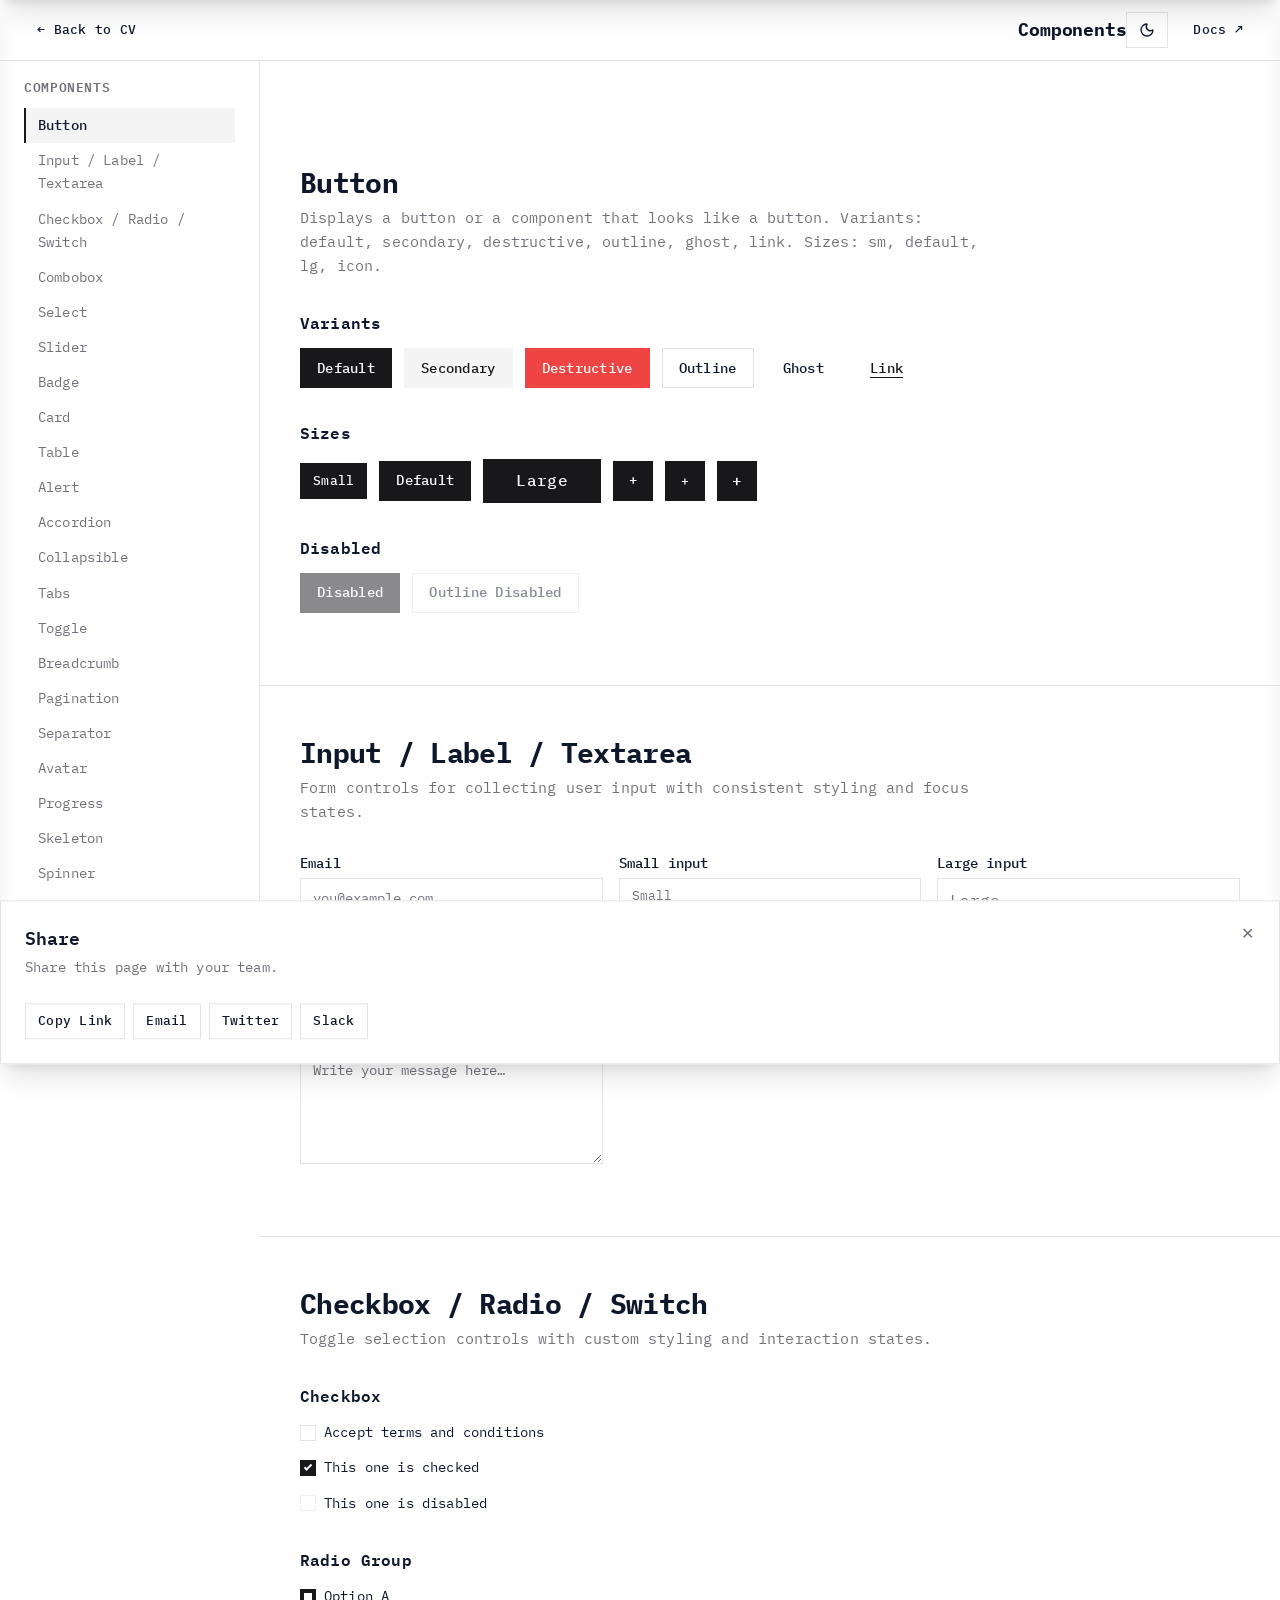
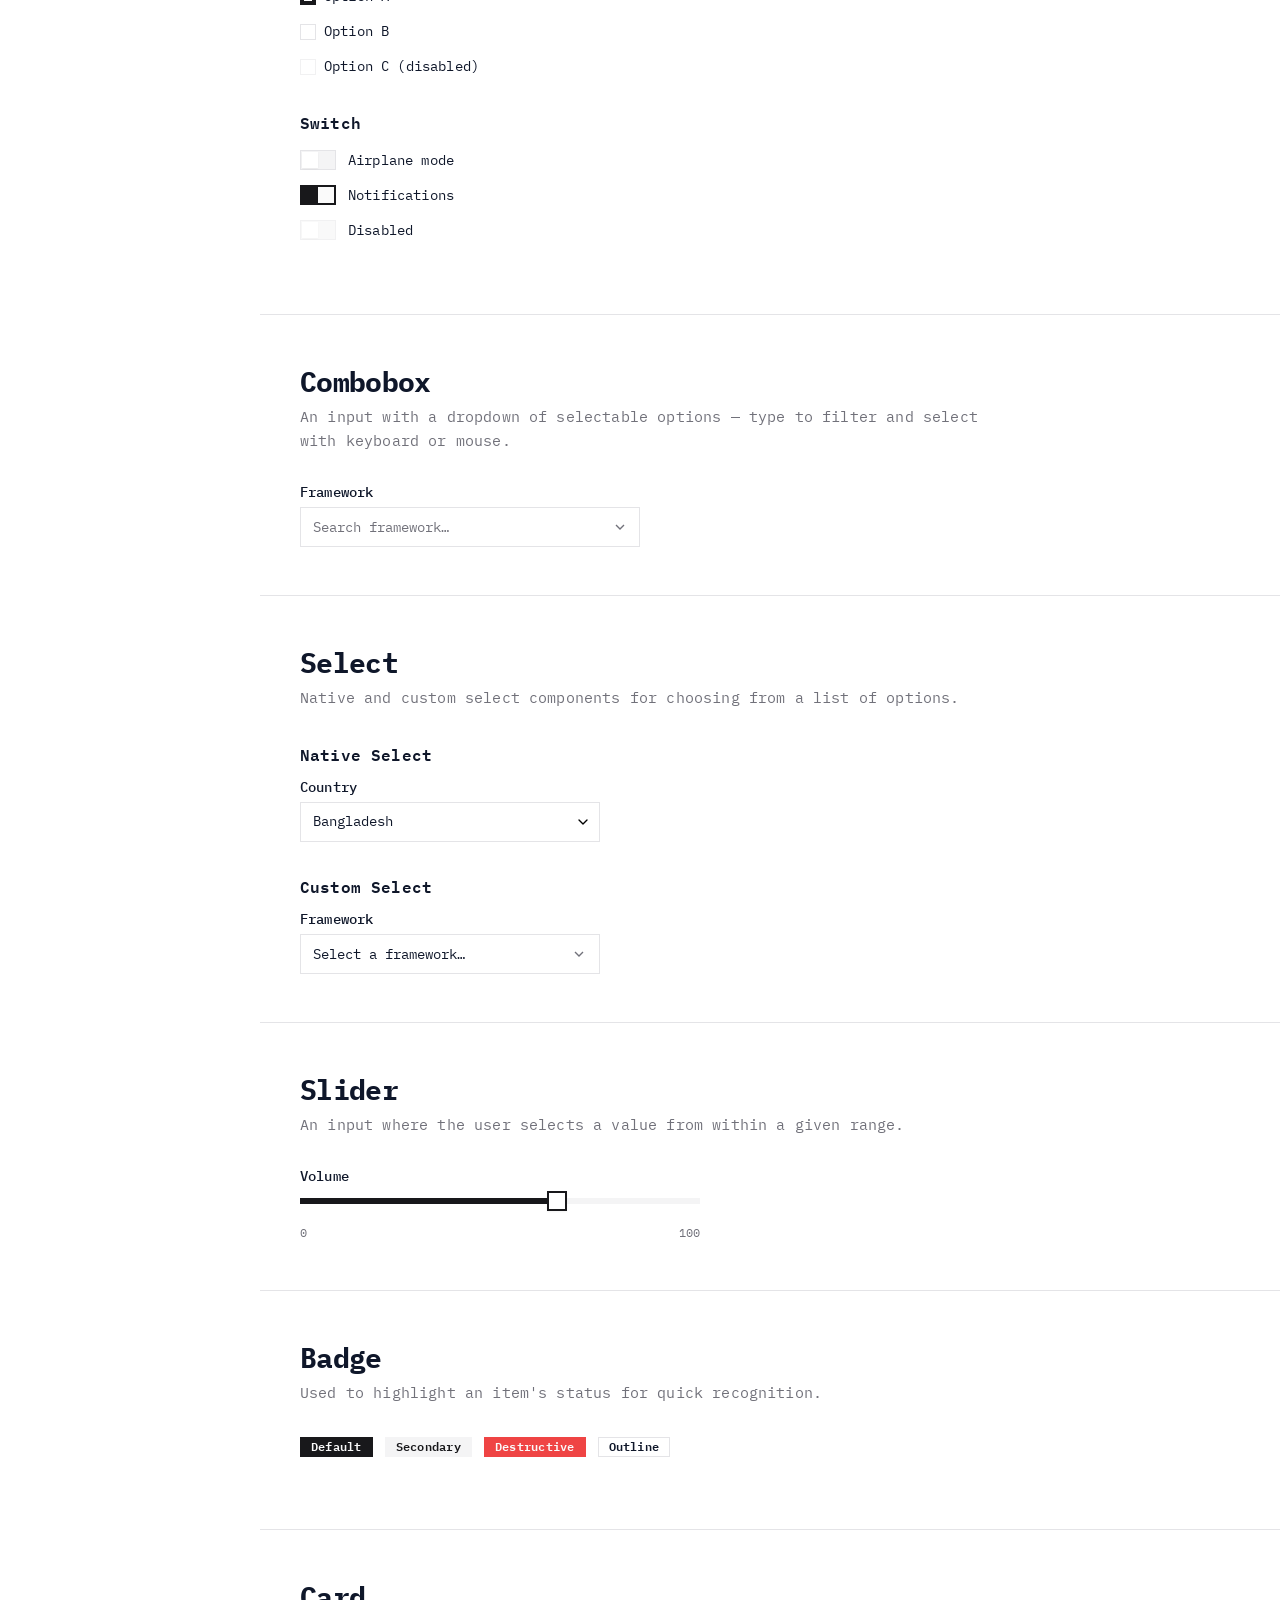
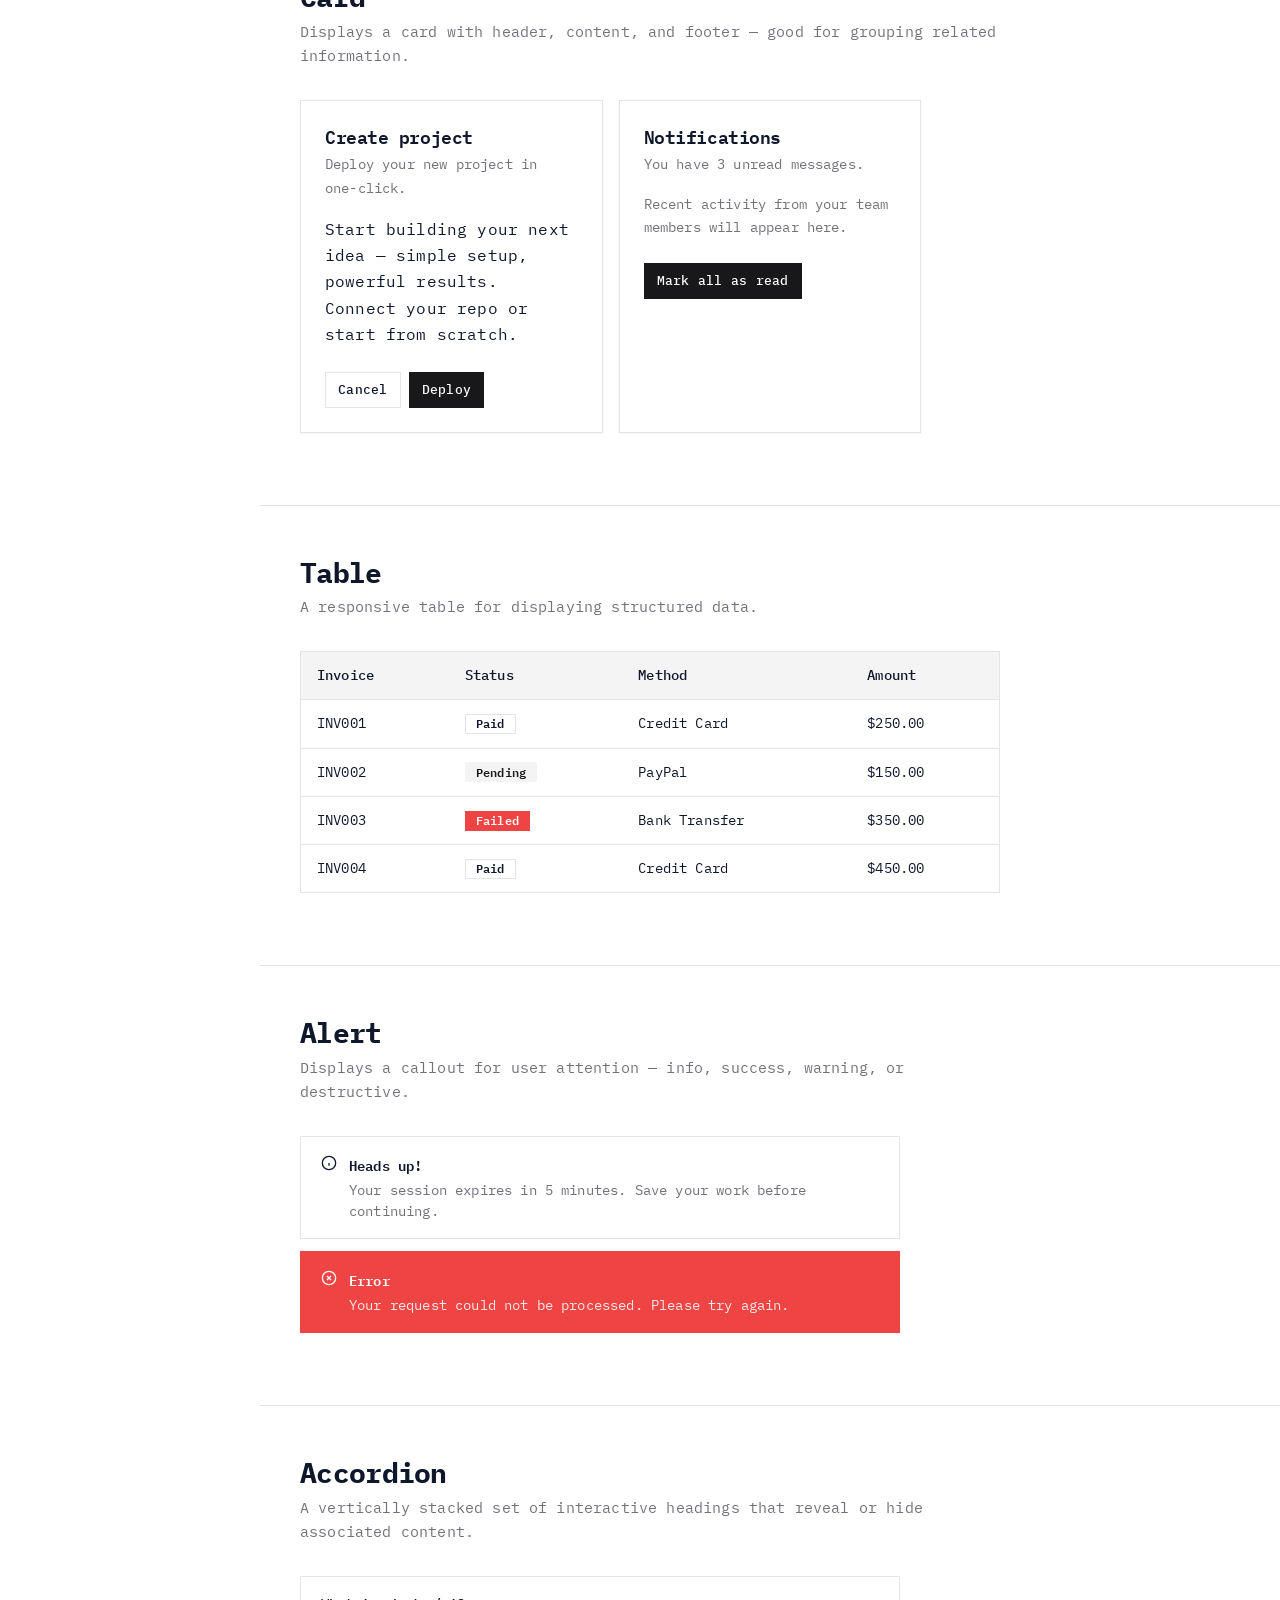
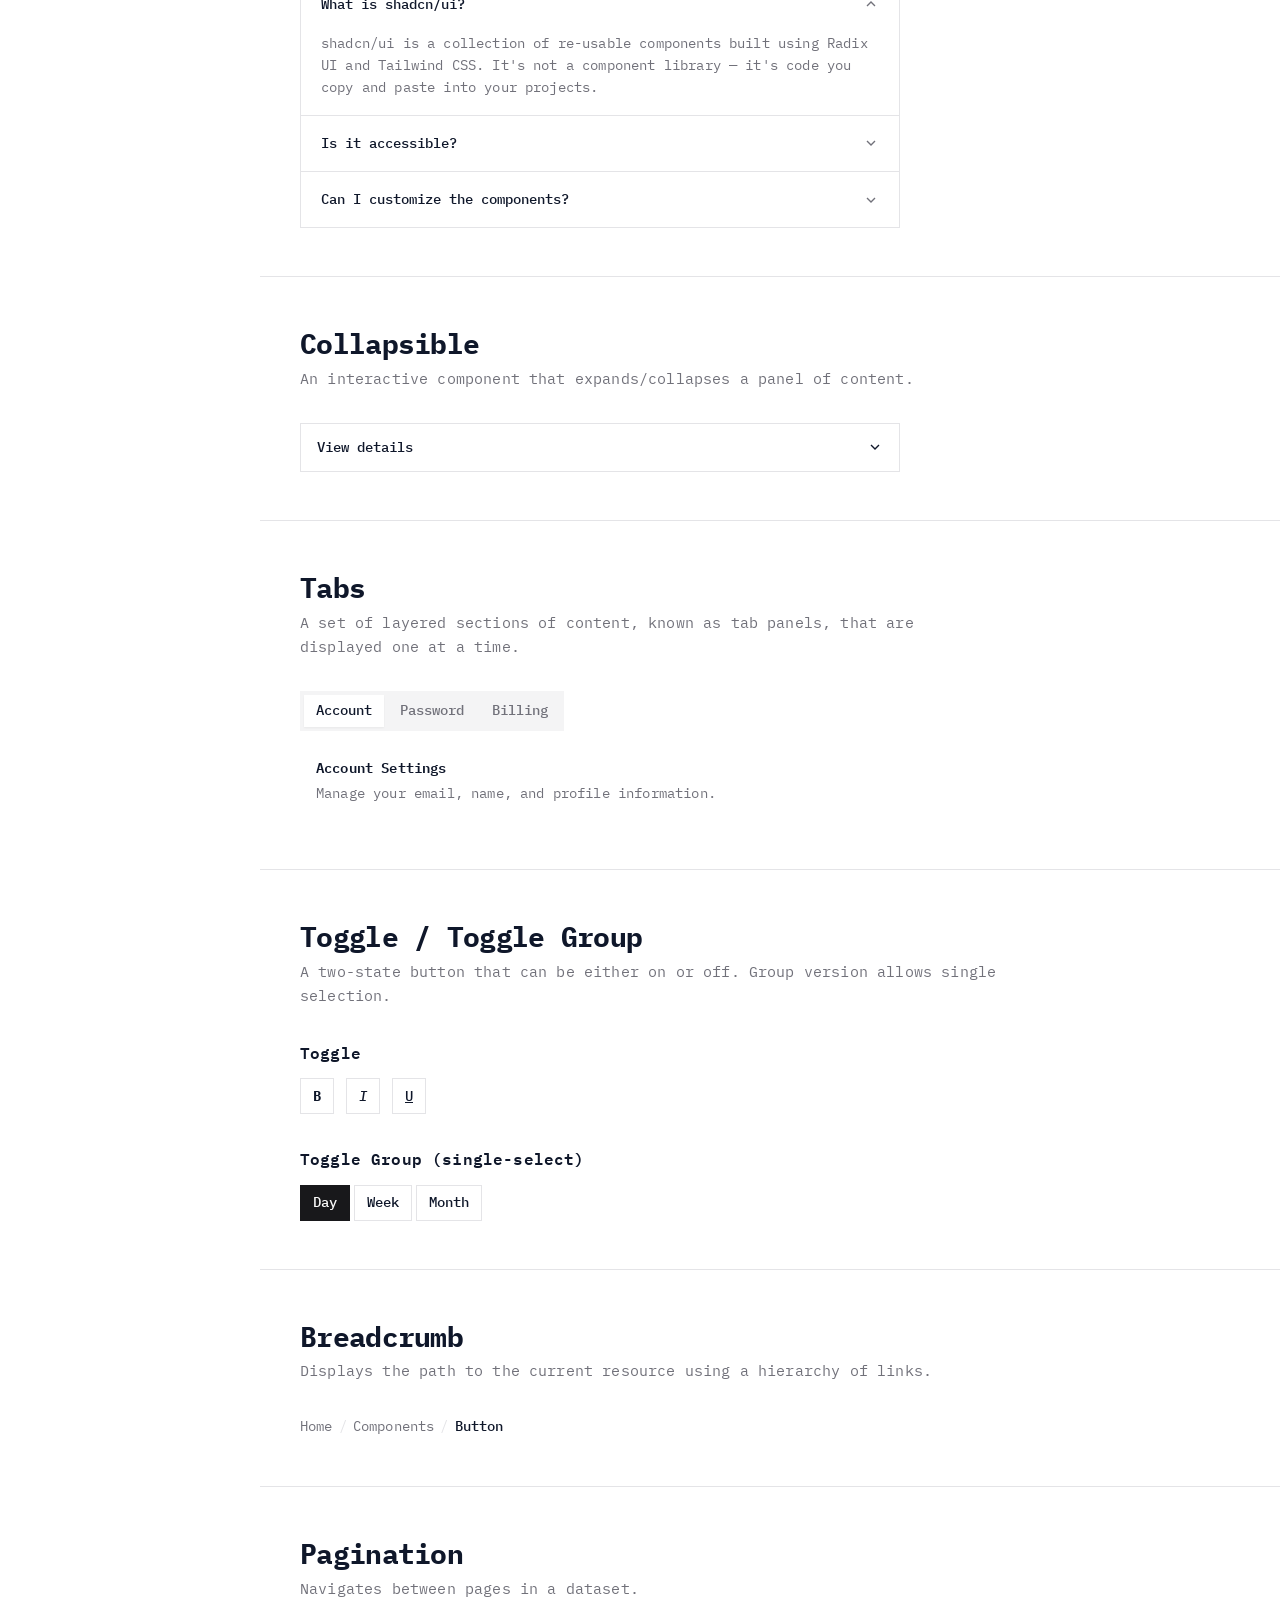
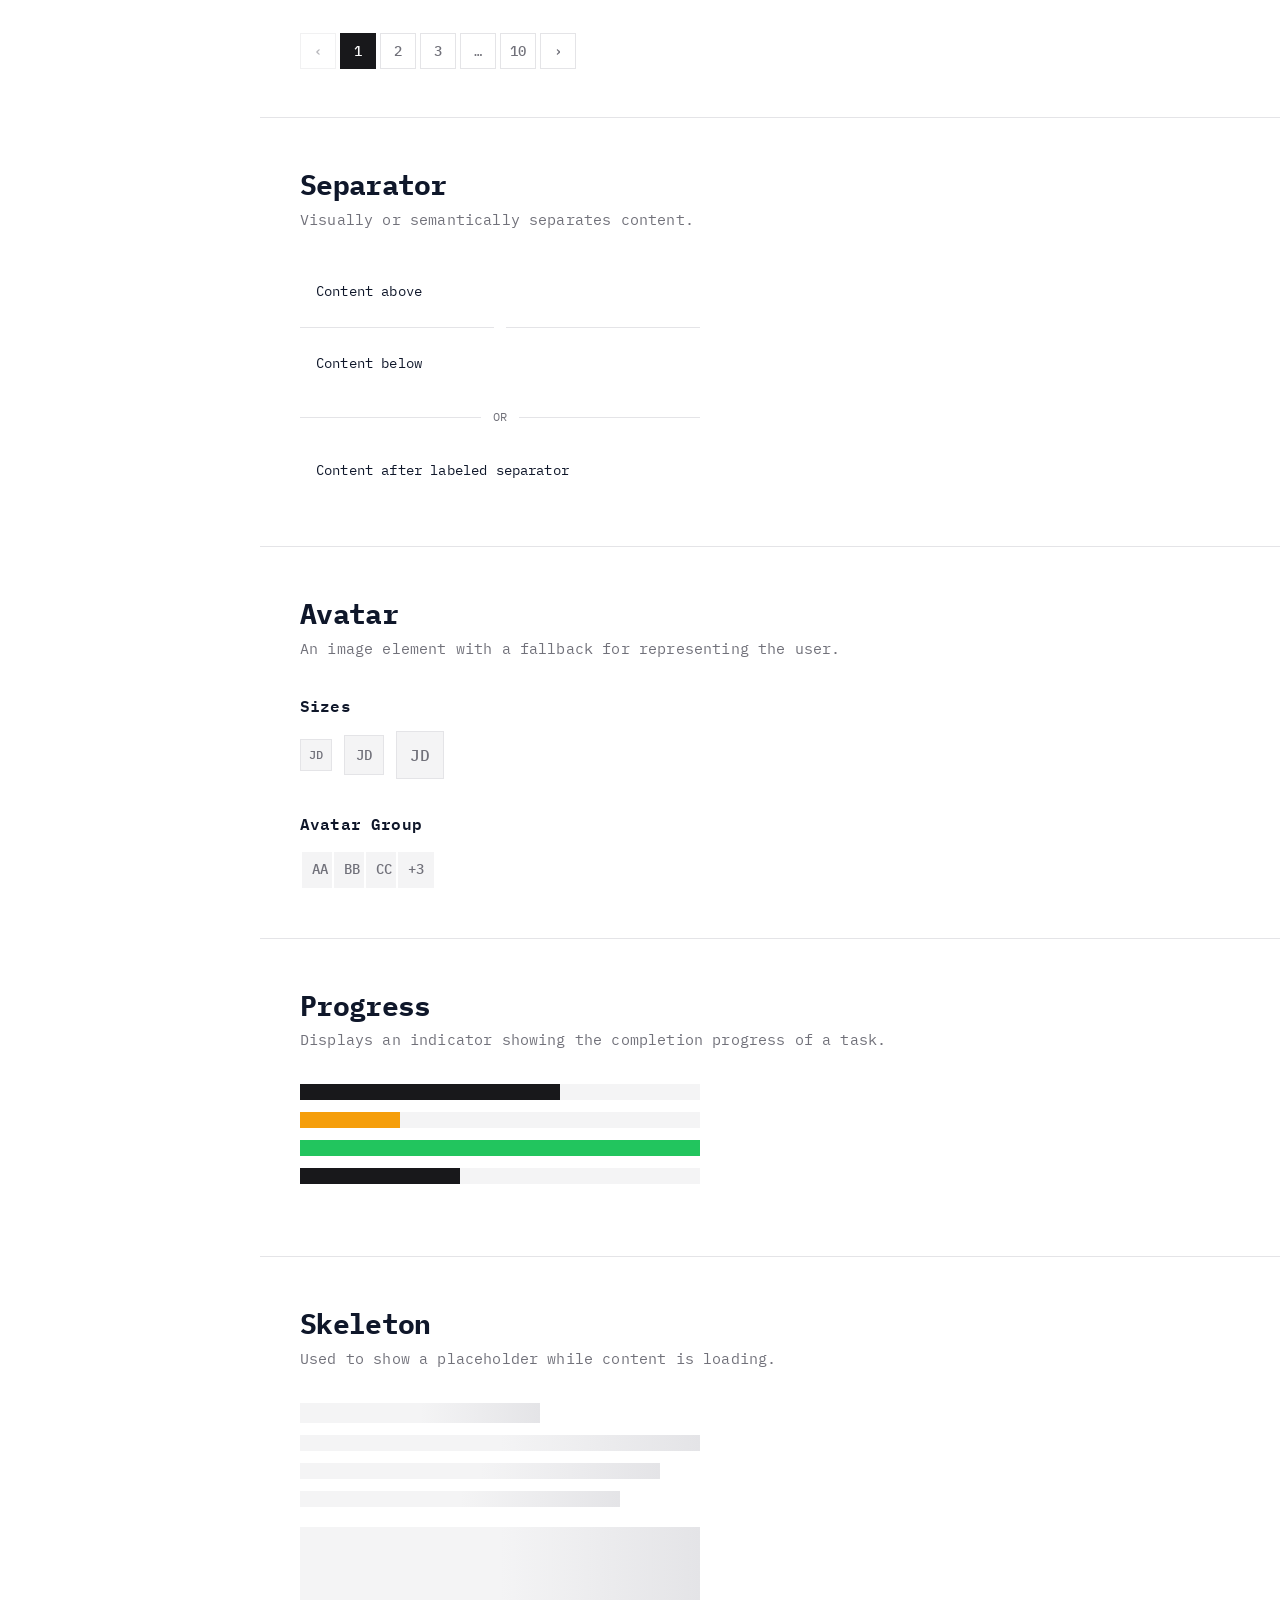
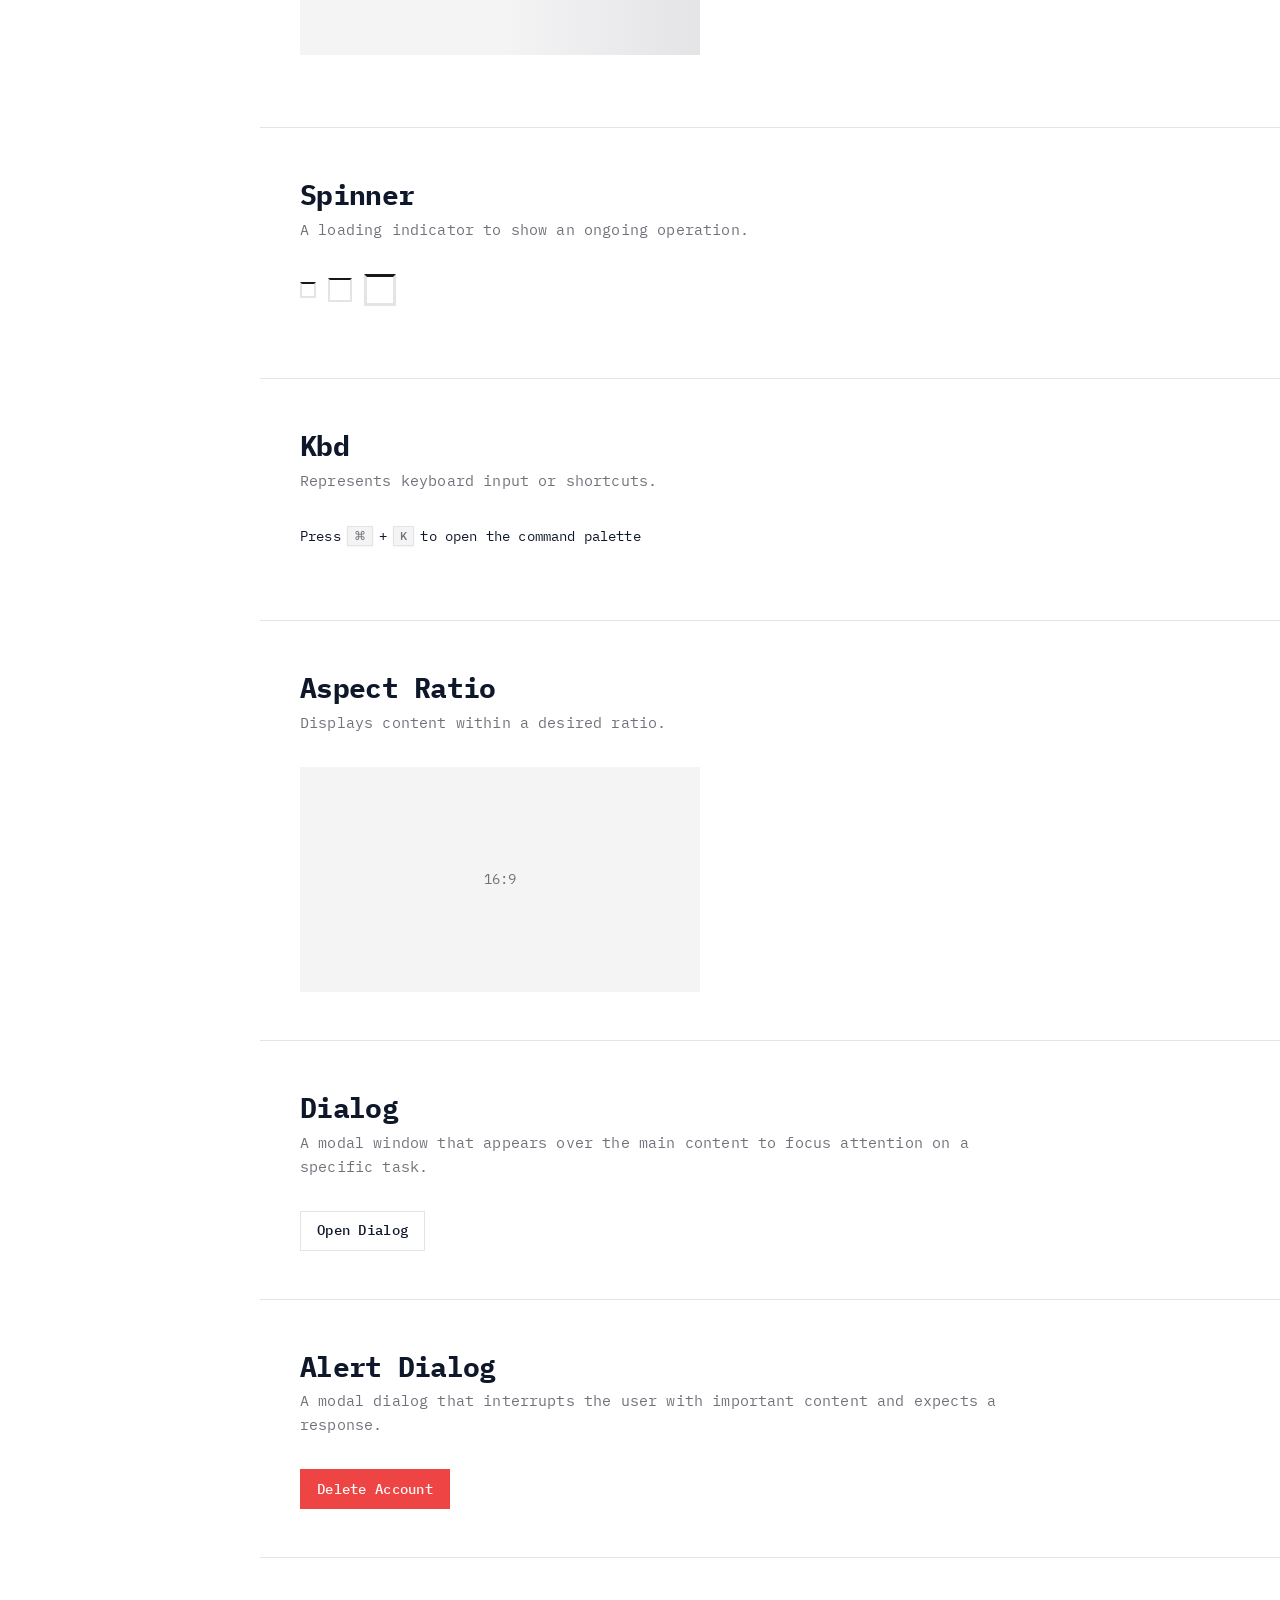
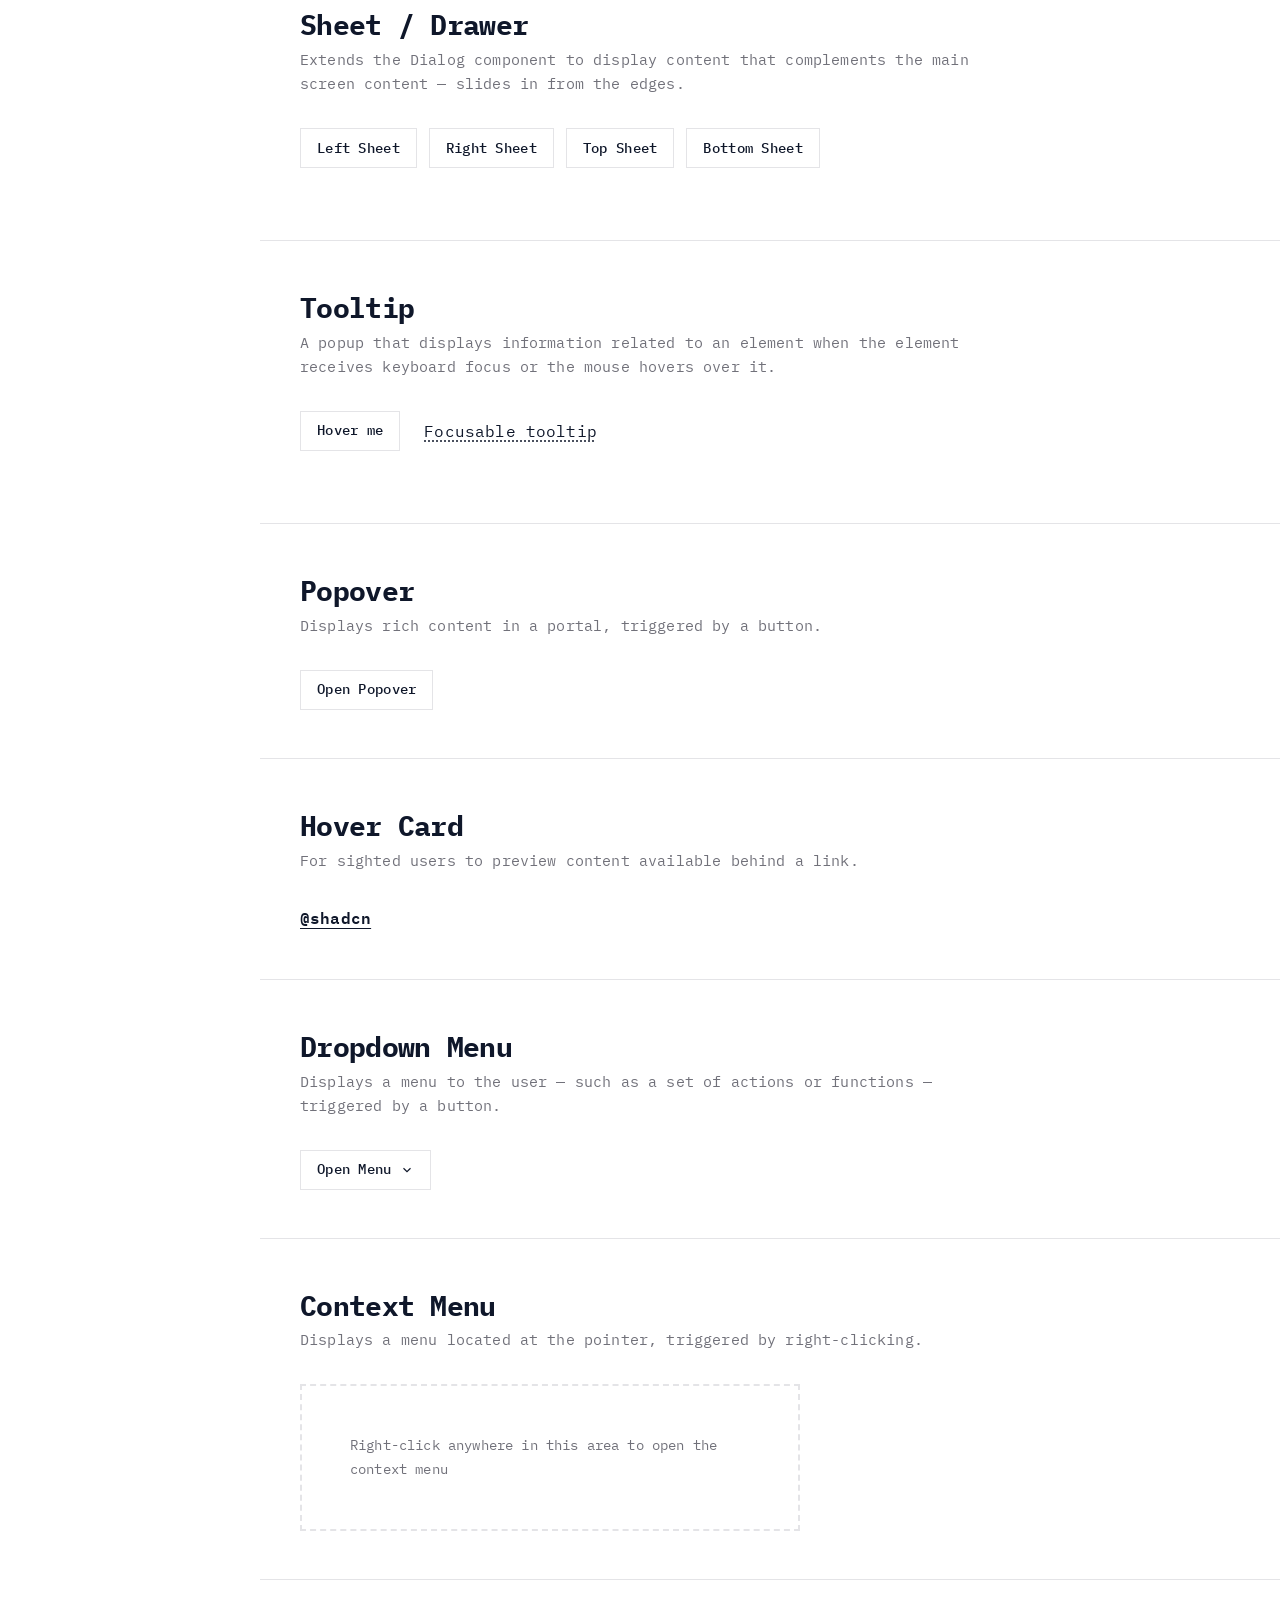
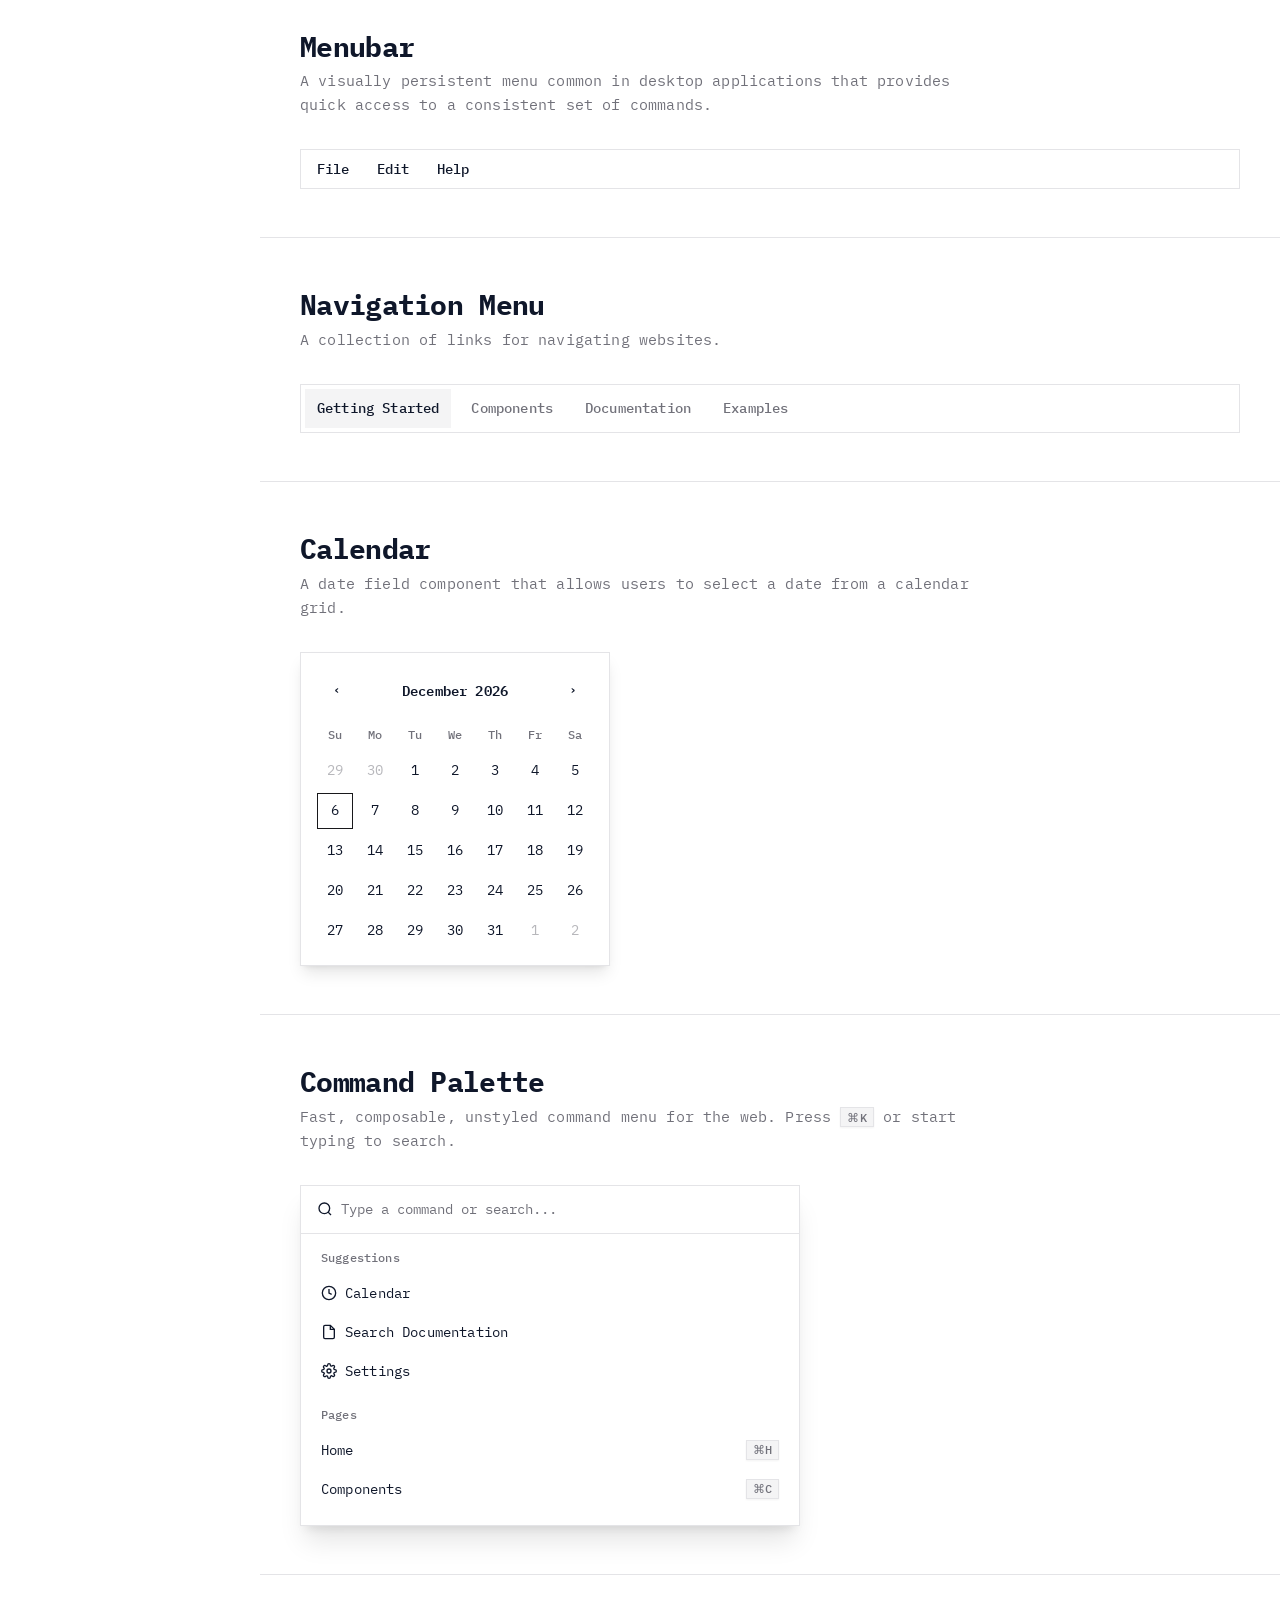
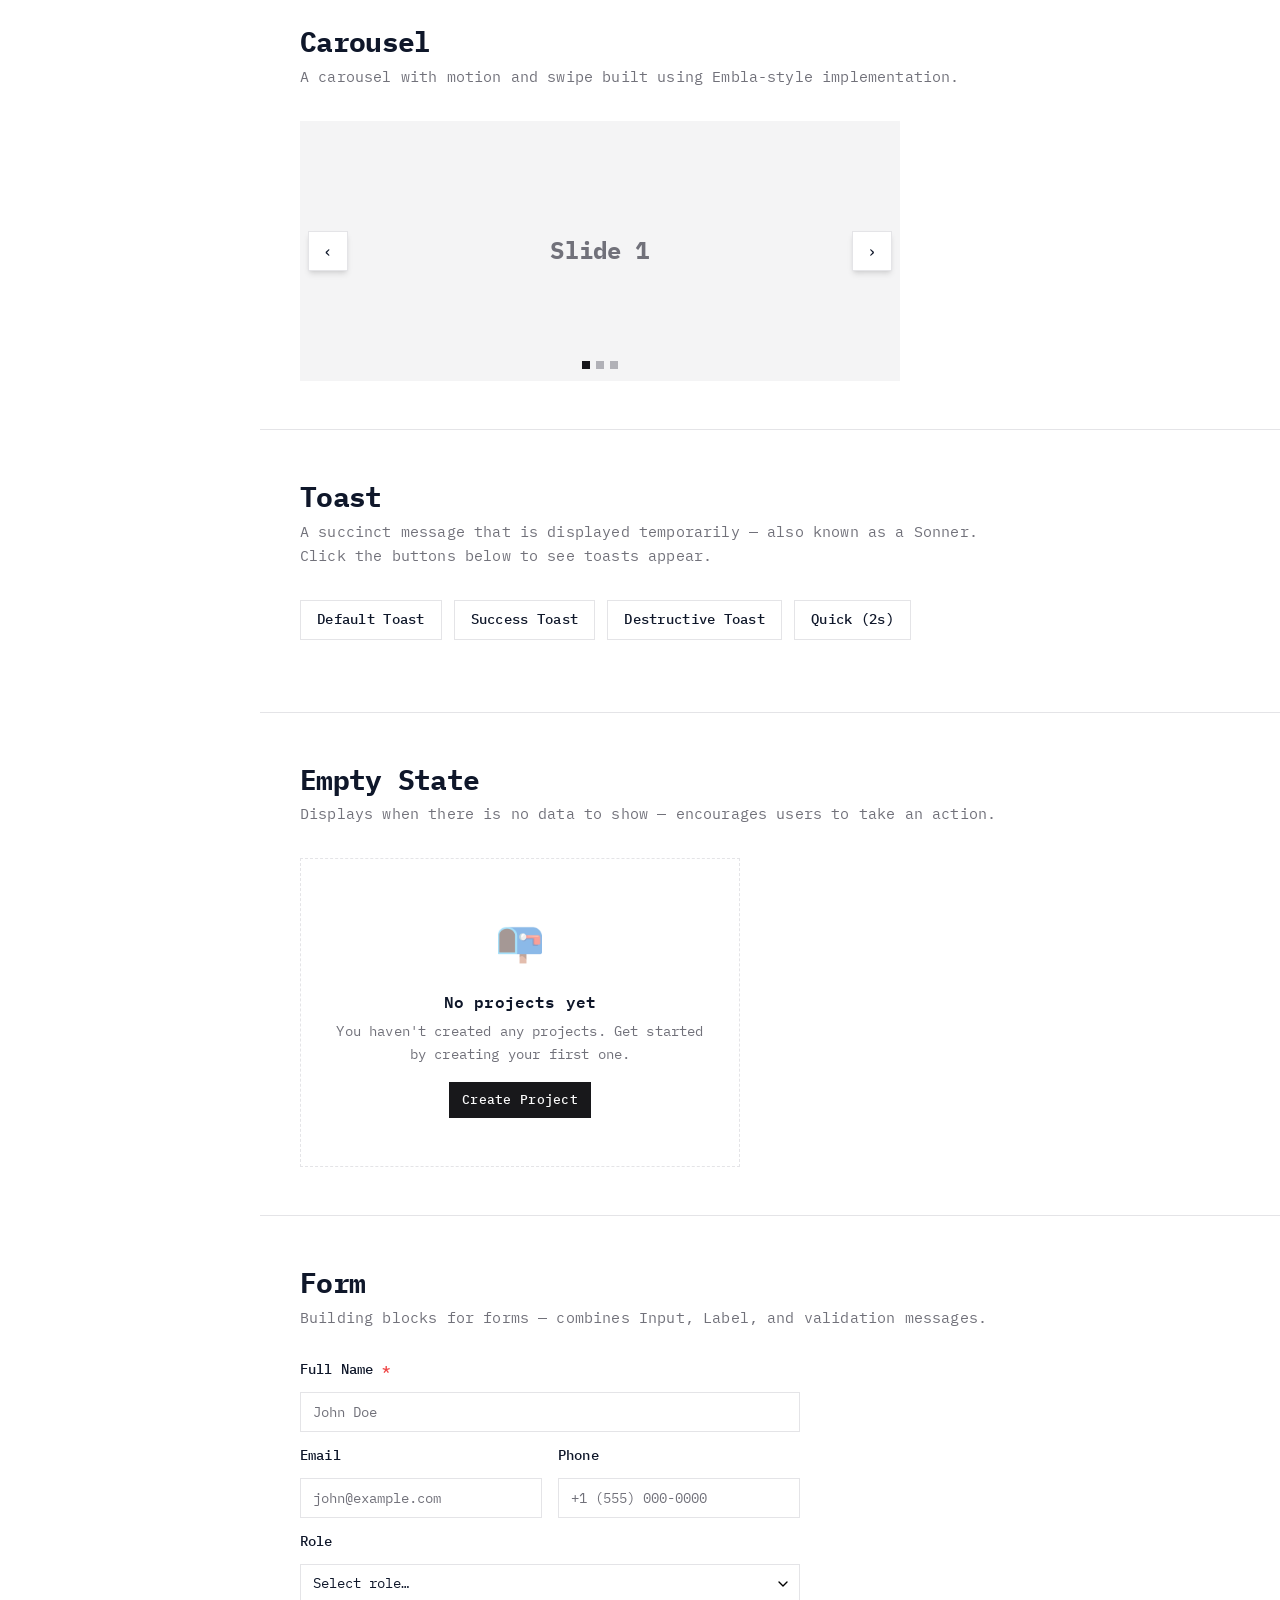
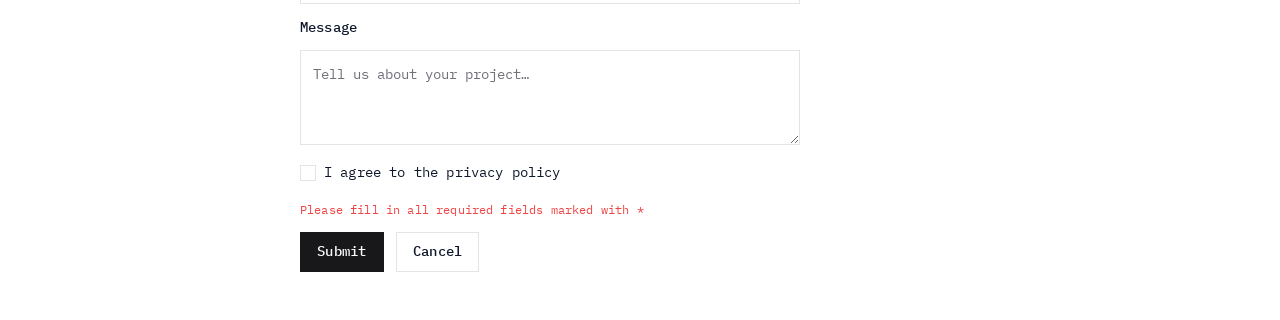
==== components.html @ 71b3aa5d "Gary" ====
<!DOCTYPE html>
<html lang="en">
<head>
    <meta charset="UTF-8">
    <meta name="viewport" content="width=device-width, initial-scale=1.0">
    <meta name="description" content="shadcn/ui — Pure CSS & JavaScript component replicas">
    <meta name="robots" content="noindex">
    <title>shadcn/ui — Components</title>
    <link rel="preconnect" href="https://fonts.googleapis.com">
    <link rel="preconnect" href="https://fonts.gstatic.com" crossorigin>
    <link href="https://fonts.googleapis.com/css2?family=IBM+Plex+Mono:wght@400;500;600;700&display=swap" rel="stylesheet">
    <link rel="icon" href="favicon.svg" type="image/svg+xml">
    <link rel="stylesheet" href="style.css">
    <style>
        /* Demo layout overrides — sticky header */
        .demo-header {
            position: sticky; top: 0; z-index: 45;
            background: var(--background);
            border-bottom: 1px solid var(--border);
            padding: 0.75rem 1.5rem;
            display: flex; align-items: center; justify-content: space-between;
        }
        .demo-header h1 { font-size: 1.125rem; font-weight: 700; }
        .demo-header-actions { display: flex; align-items: center; gap: 0.75rem; }
        .demo-sidebar {
            position: fixed; top: 55px; left: 0; bottom: 0;
            width: 260px;
            border-right: 1px solid var(--border);
            background: var(--background);
            padding: 1.5rem;
            overflow-y: auto;
            z-index: 40;
        }
        .demo-sidebar h2 { font-size: 0.8rem; font-weight: 600; color: var(--muted-foreground); text-transform: uppercase; letter-spacing: 0.05em; margin-bottom: 0.75rem; margin-top: 1rem; }
        .demo-sidebar h2:first-child { margin-top: 0; }
        .demo-sidebar a {
            display: block;
            padding: 0.375rem 0.75rem;
            border-radius: var(--radius);
            font-size: 0.875rem;
            color: var(--muted-foreground);
            transition: all 150ms;
            border-left: 2px solid transparent;
        }
        .demo-sidebar a:hover { background: var(--accent); color: var(--accent-foreground); }
        .demo-sidebar a.active { background: var(--accent); color: var(--foreground); border-left-color: var(--primary); font-weight: 500; }
        .demo-main { margin-left: 260px; margin-top: 55px; }

        /* Section spacing */
        .demo-section { padding: 3rem 2.5rem; border-bottom: 1px solid var(--border); }
        .demo-section:last-child { border-bottom: none; }
        .demo-section-title {
            font-size: 1.75rem; font-weight: 700; margin-bottom: 0.25rem;
            color: var(--foreground); letter-spacing: -0.025em;
        }
        .demo-section-desc {
            font-size: 0.9375rem; color: var(--muted-foreground); margin-bottom: 2rem;
            line-height: 1.6; max-width: 44rem;
        }
        .demo-subtitle {
            font-size: 1rem; font-weight: 600; color: var(--foreground);
            margin-bottom: 0.75rem; margin-top: 2rem;
        }
        .demo-subtitle:first-child { margin-top: 0; }

        /* Component showcase grids */
        .demo-row { display: flex; flex-wrap: wrap; gap: 0.75rem; align-items: center; margin-bottom: 1.5rem; }
        .demo-col { display: flex; flex-direction: column; gap: 0.75rem; margin-bottom: 1.5rem; }
        .demo-card-row { display: grid; grid-template-columns: repeat(auto-fill, minmax(280px, 1fr)); gap: 1rem; margin-bottom: 1.5rem; }
        .demo-table-wrap { max-width: 700px; margin-bottom: 1.5rem; }

        /* Context menu target */
        .context-target {
            display: flex; align-items: center; justify-content: center;
            padding: 3rem; border: 2px dashed var(--border); border-radius: var(--radius);
            color: var(--muted-foreground); font-size: 0.875rem; user-select: none;
            transition: all 150ms;
        }
        .context-target:hover { border-color: var(--ring); color: var(--foreground); background: var(--accent); }

        /* Carousel demo slides */
        .carousel-demo-slide {
            display: flex; align-items: center; justify-content: center;
            height: 260px; background: var(--muted); font-size: 1.5rem;
            font-weight: 700; color: var(--muted-foreground); border-radius: var(--radius);
        }

        /* Scroll area demo */
        .scroll-demo-content { height: 180px; padding: 1rem; }
        .scroll-demo-content p { margin-bottom: 0.75rem; font-size: 0.875rem; }

        /* Avatar group */
        .avatar-label-row { display: flex; align-items: center; gap: 1rem; margin-bottom: 1rem; }

        /* Responsive */
        @media (max-width: 768px) {
            .demo-sidebar { display: none; }
            .demo-main { margin-left: 0; }
            .demo-section { padding: 2rem 1rem; }
            .demo-section-title { font-size: 1.35rem; }
        }
    </style>
</head>
<body>

<!-- ======= HEADER ======= -->
<header class="demo-header">
    <a href="index.html" class="btn btn-ghost btn-sm" style="margin-right:auto;">← Back to CV</a>
    <h1>Components</h1>
    <div class="demo-header-actions">
        <button class="btn btn-outline btn-sm" id="themeToggle" aria-label="Toggle dark mode">🌙</button>
        <a href="https://ui.shadcn.com/docs/components" class="btn btn-ghost btn-sm" target="_blank" rel="noopener">
            Docs ↗
        </a>
    </div>
</header>

<!-- ======= SIDEBAR ======= -->
<aside class="demo-sidebar">
    <h2>Components</h2>
    <a href="#button">Button</a>
    <a href="#input">Input / Label / Textarea</a>
    <a href="#checkbox-check">Checkbox / Radio / Switch</a>
    <a href="#combobox">Combobox</a>
    <a href="#select">Select</a>
    <a href="#slider">Slider</a>
    <a href="#badge">Badge</a>
    <a href="#card">Card</a>
    <a href="#table">Table</a>
    <a href="#alert">Alert</a>
    <a href="#accordion">Accordion</a>
    <a href="#collapsible">Collapsible</a>
    <a href="#tabs">Tabs</a>
    <a href="#toggle">Toggle</a>
    <a href="#breadcrumb">Breadcrumb</a>
    <a href="#pagination">Pagination</a>
    <a href="#separator">Separator</a>
    <a href="#avatar">Avatar</a>
    <a href="#progress">Progress</a>
    <a href="#skeleton">Skeleton</a>
    <a href="#spinner">Spinner</a>
    <a href="#kbd">Kbd</a>
    <a href="#aspect">Aspect Ratio</a>
    <a href="#dialog">Dialog</a>
    <a href="#alertdialog">Alert Dialog</a>
    <a href="#sheet">Sheet / Drawer</a>
    <a href="#tooltip">Tooltip</a>
    <a href="#popover">Popover</a>
    <a href="#hovercard">Hover Card</a>
    <a href="#dropdown">Dropdown Menu</a>
    <a href="#contextmenu">Context Menu</a>
    <a href="#menubar">Menubar</a>
    <a href="#navmenu">Navigation Menu</a>
    <a href="#calendar">Calendar</a>
    <a href="#command">Command Palette</a>
    <a href="#carousel">Carousel</a>
    <a href="#toast-demo">Toast</a>
    <a href="#empty-state">Empty State</a>
    <a href="#form-demo">Form</a>
</aside>

<!-- ======= MAIN CONTENT ======= -->
<main class="demo-main">

<!-- ========== BUTTON ========== -->
<section class="demo-section" id="button">
    <h2 class="demo-section-title">Button</h2>
    <p class="demo-section-desc">Displays a button or a component that looks like a button. Variants: default, secondary, destructive, outline, ghost, link. Sizes: sm, default, lg, icon.</p>

    <p class="demo-subtitle">Variants</p>
    <div class="demo-row">
        <button class="btn">Default</button>
        <button class="btn btn-secondary">Secondary</button>
        <button class="btn btn-destructive">Destructive</button>
        <button class="btn btn-outline">Outline</button>
        <button class="btn btn-ghost">Ghost</button>
        <button class="btn btn-link">Link</button>
    </div>

    <p class="demo-subtitle">Sizes</p>
    <div class="demo-row">
        <button class="btn btn-sm">Small</button>
        <button class="btn">Default</button>
        <button class="btn btn-lg">Large</button>
        <button class="btn btn-icon">+</button>
        <button class="btn btn-icon btn-sm">+</button>
        <button class="btn btn-icon btn-lg">+</button>
    </div>

    <p class="demo-subtitle">Disabled</p>
    <div class="demo-row">
        <button class="btn" disabled>Disabled</button>
        <button class="btn btn-outline" disabled>Outline Disabled</button>
    </div>
</section>

<!-- ========== INPUT / LABEL / TEXTAREA ========== -->
<section class="demo-section" id="input">
    <h2 class="demo-section-title">Input / Label / Textarea</h2>
    <p class="demo-section-desc">Form controls for collecting user input with consistent styling and focus states.</p>

    <div class="demo-card-row">
        <div>
            <label class="label" for="demo-input">Email</label>
            <input class="input" id="demo-input" type="email" placeholder="you@example.com">
        </div>
        <div>
            <label class="label" for="demo-input-sm">Small input</label>
            <input class="input input-sm" id="demo-input-sm" type="text" placeholder="Small">
        </div>
        <div>
            <label class="label" for="demo-input-lg">Large input</label>
            <input class="input input-lg" id="demo-input-lg" type="text" placeholder="Large">
        </div>
        <div>
            <label class="label" for="demo-input-disabled">Disabled</label>
            <input class="input" id="demo-input-disabled" type="text" value="Can't edit" disabled>
        </div>
    </div>

    <div class="demo-card-row">
        <div>
            <label class="label label-required" for="demo-textarea">Message</label>
            <textarea class="textarea" id="demo-textarea" placeholder="Write your message here…" rows="4"></textarea>
        </div>
    </div>
</section>

<!-- ========== CHECKBOX / RADIO / SWITCH ========== -->
<section class="demo-section" id="checkbox-check">
    <h2 class="demo-section-title">Checkbox / Radio / Switch</h2>
    <p class="demo-section-desc">Toggle selection controls with custom styling and interaction states.</p>

    <p class="demo-subtitle">Checkbox</p>
    <div class="demo-col">
        <label style="display:flex;align-items:center;gap:0.5rem;font-size:.875rem;">
            <input class="checkbox" type="checkbox"> Accept terms and conditions
        </label>
        <label style="display:flex;align-items:center;gap:0.5rem;font-size:.875rem;">
            <input class="checkbox" type="checkbox" checked> This one is checked
        </label>
        <label style="display:flex;align-items:center;gap:0.5rem;font-size:.875rem;">
            <input class="checkbox" type="checkbox" disabled> This one is disabled
        </label>
    </div>

    <p class="demo-subtitle">Radio Group</p>
    <div class="demo-col">
        <label style="display:flex;align-items:center;gap:0.5rem;font-size:.875rem;">
            <input class="radio" type="radio" name="demo-radio" checked> Option A
        </label>
        <label style="display:flex;align-items:center;gap:0.5rem;font-size:.875rem;">
            <input class="radio" type="radio" name="demo-radio"> Option B
        </label>
        <label style="display:flex;align-items:center;gap:0.5rem;font-size:.875rem;">
            <input class="radio" type="radio" name="demo-radio" disabled> Option C (disabled)
        </label>
    </div>

    <p class="demo-subtitle">Switch</p>
    <div class="demo-col">
        <label style="display:flex;align-items:center;gap:0.75rem;font-size:.875rem;">
            <input class="switch" type="checkbox" role="switch" aria-label="Airplane mode"> Airplane mode
        </label>
        <label style="display:flex;align-items:center;gap:0.75rem;font-size:.875rem;">
            <input class="switch" type="checkbox" role="switch" checked aria-label="Notifications"> Notifications
        </label>
        <label style="display:flex;align-items:center;gap:0.75rem;font-size:.875rem;">
            <input class="switch" type="checkbox" role="switch" disabled aria-label="Disabled"> Disabled
        </label>
    </div>
</section>

<!-- ========== COMBOBOX ========== -->
<section class="demo-section" id="combobox">
    <h2 class="demo-section-title">Combobox</h2>
    <p class="demo-section-desc">An input with a dropdown of selectable options — type to filter and select with keyboard or mouse.</p>

    <div style="max-width:340px;">
        <label class="label" for="combobox-demo">Framework</label>
        <div class="combobox" data-combobox>
            <div class="combobox-trigger">
                <input class="combobox-input" id="combobox-demo" type="text" placeholder="Search framework…" autocomplete="off" role="combobox" aria-expanded="false" aria-haspopup="listbox" aria-autocomplete="list">
                <button class="combobox-chevron" tabindex="-1" aria-label="Toggle options">
                    <svg xmlns="http://www.w3.org/2000/svg" width="16" height="16" viewBox="0 0 24 24" fill="none" stroke="currentColor" stroke-width="2"><polyline points="6 9 12 15 18 9"/></svg>
                </button>
            </div>
            <div class="combobox-menu" role="listbox">
                <div class="combobox-option" role="option" aria-selected="false" data-value="react">React</div>
                <div class="combobox-option" role="option" aria-selected="false" data-value="vue">Vue</div>
                <div class="combobox-option" role="option" aria-selected="false" data-value="svelte">Svelte</div>
                <div class="combobox-option" role="option" aria-selected="false" data-value="angular">Angular</div>
                <div class="combobox-option" role="option" aria-selected="false" data-value="next">Next.js</div>
                <div class="combobox-option" role="option" aria-selected="false" data-value="nuxt">Nuxt</div>
                <div class="combobox-option" role="option" aria-selected="false" data-value="remix">Remix</div>
                <div class="combobox-option" role="option" aria-selected="false" data-value="astro">Astro</div>
                <div class="combobox-empty" style="display:none;">No framework found.</div>
            </div>
        </div>
    </div>
</section>

<!-- ========== SELECT ========== -->
<section class="demo-section" id="select">
    <h2 class="demo-section-title">Select</h2>
    <p class="demo-section-desc">Native and custom select components for choosing from a list of options.</p>

    <p class="demo-subtitle">Native Select</p>
    <div style="max-width:300px;margin-bottom:1.5rem;">
        <label class="label" for="demo-native-select">Country</label>
        <select class="select" id="demo-native-select">
            <option value="" disabled selected>Select a country…</option>
            <option value="us">United States</option>
            <option value="uk">United Kingdom</option>
            <option value="ca">Canada</option>
            <option value="au">Australia</option>
            <option value="bd" selected>Bangladesh</option>
        </select>
    </div>

    <p class="demo-subtitle">Custom Select</p>
    <div style="max-width:300px;">
        <label class="label">Framework</label>
        <div class="custom-select">
            <button class="custom-select-trigger" aria-expanded="false" aria-haspopup="listbox">
                <span class="select-value">Select a framework…</span>
                <svg xmlns="http://www.w3.org/2000/svg" viewBox="0 0 24 24" fill="none" stroke="currentColor" stroke-width="2"><polyline points="6 9 12 15 18 9"/></svg>
            </button>
            <div class="custom-select-menu" role="listbox">
                <div class="custom-select-option" role="option" aria-selected="false">
                    <span class="check-icon">✓</span> React
                </div>
                <div class="custom-select-option" role="option" aria-selected="false">
                    <span class="check-icon">✓</span> Vue
                </div>
                <div class="custom-select-option" role="option" aria-selected="false">
                    <span class="check-icon">✓</span> Svelte
                </div>
                <div class="custom-select-option" role="option" aria-selected="false">
                    <span class="check-icon">✓</span> Angular
                </div>
            </div>
        </div>
    </div>
</section>

<!-- ========== SLIDER ========== -->
<section class="demo-section" id="slider">
    <h2 class="demo-section-title">Slider</h2>
    <p class="demo-section-desc">An input where the user selects a value from within a given range.</p>
    <div style="max-width:400px;">
        <label class="label">Volume</label>
        <input class="slider" type="range" min="0" max="100" value="65" aria-label="Volume slider">
        <div style="display:flex;justify-content:space-between;font-size:.75rem;color:var(--muted-foreground);margin-top:.25rem;">
            <span>0</span><span>100</span>
        </div>
    </div>
</section>

<!-- ========== BADGE ========== -->
<section class="demo-section" id="badge">
    <h2 class="demo-section-title">Badge</h2>
    <p class="demo-section-desc">Used to highlight an item's status for quick recognition.</p>
    <div class="demo-row">
        <span class="badge">Default</span>
        <span class="badge badge-secondary">Secondary</span>
        <span class="badge badge-destructive">Destructive</span>
        <span class="badge badge-outline">Outline</span>
    </div>
</section>

<!-- ========== CARD ========== -->
<section class="demo-section" id="card">
    <h2 class="demo-section-title">Card</h2>
    <p class="demo-section-desc">Displays a card with header, content, and footer — good for grouping related information.</p>
    <div class="demo-card-row">
        <div class="card">
            <div class="card-header">
                <h3 class="card-title">Create project</h3>
                <p class="card-description">Deploy your new project in one-click.</p>
            </div>
            <div class="card-content">
                <p>Start building your next idea — simple setup, powerful results. Connect your repo or start from scratch.</p>
            </div>
            <div class="card-footer">
                <button class="btn btn-outline btn-sm">Cancel</button>
                <button class="btn btn-sm">Deploy</button>
            </div>
        </div>
        <div class="card">
            <div class="card-header">
                <h3 class="card-title">Notifications</h3>
                <p class="card-description">You have 3 unread messages.</p>
            </div>
            <div class="card-content">
                <p style="font-size:.875rem;color:var(--muted-foreground);">Recent activity from your team members will appear here.</p>
            </div>
            <div class="card-footer">
                <button class="btn btn-sm">Mark all as read</button>
            </div>
        </div>
    </div>
</section>

<!-- ========== TABLE ========== -->
<section class="demo-section" id="table">
    <h2 class="demo-section-title">Table</h2>
    <p class="demo-section-desc">A responsive table for displaying structured data.</p>
    <div class="demo-table-wrap">
        <div class="table-wrap">
            <table class="table">
                <thead>
                    <tr>
                        <th>Invoice</th>
                        <th>Status</th>
                        <th>Method</th>
                        <th>Amount</th>
                    </tr>
                </thead>
                <tbody>
                    <tr>
                        <td>INV001</td>
                        <td><span class="badge badge-outline">Paid</span></td>
                        <td>Credit Card</td>
                        <td>$250.00</td>
                    </tr>
                    <tr>
                        <td>INV002</td>
                        <td><span class="badge badge-secondary">Pending</span></td>
                        <td>PayPal</td>
                        <td>$150.00</td>
                    </tr>
                    <tr>
                        <td>INV003</td>
                        <td><span class="badge badge-destructive">Failed</span></td>
                        <td>Bank Transfer</td>
                        <td>$350.00</td>
                    </tr>
                    <tr>
                        <td>INV004</td>
                        <td><span class="badge badge-outline">Paid</span></td>
                        <td>Credit Card</td>
                        <td>$450.00</td>
                    </tr>
                </tbody>
            </table>
        </div>
    </div>
</section>

<!-- ========== ALERT ========== -->
<section class="demo-section" id="alert">
    <h2 class="demo-section-title">Alert</h2>
    <p class="demo-section-desc">Displays a callout for user attention — info, success, warning, or destructive.</p>
    <div class="demo-col" style="max-width:600px;">
        <div class="alert">
            <svg class="alert-icon" xmlns="http://www.w3.org/2000/svg" viewBox="0 0 24 24" fill="none" stroke="currentColor" stroke-width="2"><circle cx="12" cy="12" r="10"/><line x1="12" y1="16" x2="12" y2="12"/><line x1="12" y1="8" x2="12.01" y2="8"/></svg>
            <div>
                <div class="alert-title">Heads up!</div>
                <div class="alert-description">Your session expires in 5 minutes. Save your work before continuing.</div>
            </div>
        </div>
        <div class="alert alert-destructive">
            <svg class="alert-icon" xmlns="http://www.w3.org/2000/svg" viewBox="0 0 24 24" fill="none" stroke="currentColor" stroke-width="2"><circle cx="12" cy="12" r="10"/><line x1="15" y1="9" x2="9" y2="15"/><line x1="9" y1="9" x2="15" y2="15"/></svg>
            <div>
                <div class="alert-title">Error</div>
                <div class="alert-description">Your request could not be processed. Please try again.</div>
            </div>
        </div>
    </div>
</section>

<!-- ========== ACCORDION ========== -->
<section class="demo-section" id="accordion">
    <h2 class="demo-section-title">Accordion</h2>
    <p class="demo-section-desc">A vertically stacked set of interactive headings that reveal or hide associated content.</p>
    <div style="max-width:600px;">
        <div class="accordion">
            <div class="accordion-item open">
                <button class="accordion-trigger" aria-expanded="true">
                    What is shadcn/ui?
                    <svg xmlns="http://www.w3.org/2000/svg" viewBox="0 0 24 24" fill="none" stroke="currentColor" stroke-width="2"><polyline points="6 9 12 15 18 9"/></svg>
                </button>
                <div class="accordion-content">
                    <div class="accordion-inner">shadcn/ui is a collection of re-usable components built using Radix UI and Tailwind CSS. It's not a component library — it's code you copy and paste into your projects.</div>
                </div>
            </div>
            <div class="accordion-item">
                <button class="accordion-trigger" aria-expanded="false">
                    Is it accessible?
                    <svg xmlns="http://www.w3.org/2000/svg" viewBox="0 0 24 24" fill="none" stroke="currentColor" stroke-width="2"><polyline points="6 9 12 15 18 9"/></svg>
                </button>
                <div class="accordion-content">
                    <div class="accordion-inner">Yes. All components follow WAI-ARIA design patterns and are tested with screen readers and keyboard-only navigation.</div>
                </div>
            </div>
            <div class="accordion-item">
                <button class="accordion-trigger" aria-expanded="false">
                    Can I customize the components?
                    <svg xmlns="http://www.w3.org/2000/svg" viewBox="0 0 24 24" fill="none" stroke="currentColor" stroke-width="2"><polyline points="6 9 12 15 18 9"/></svg>
                </button>
                <div class="accordion-content">
                    <div class="accordion-inner">Absolutely. Since the code lives in your project, you have full control over every detail — styling, behavior, and structure.</div>
                </div>
            </div>
        </div>
    </div>
</section>

<!-- ========== COLLAPSIBLE ========== -->
<section class="demo-section" id="collapsible">
    <h2 class="demo-section-title">Collapsible</h2>
    <p class="demo-section-desc">An interactive component that expands/collapses a panel of content.</p>
    <div style="max-width:600px;">
        <div class="collapsible">
            <button class="collapsible-trigger" aria-expanded="false">
                View details
                <svg xmlns="http://www.w3.org/2000/svg" width="16" height="16" viewBox="0 0 24 24" fill="none" stroke="currentColor" stroke-width="2"><polyline points="6 9 12 15 18 9"/></svg>
            </button>
            <div class="collapsible-content">
                <div class="collapsible-inner">This content was hidden. You can put any details here — settings, additional information, nested forms, etc. The animation is smooth and the component is fully accessible.</div>
            </div>
        </div>
    </div>
</section>

<!-- ========== TABS ========== -->
<section class="demo-section" id="tabs">
    <h2 class="demo-section-title">Tabs</h2>
    <p class="demo-section-desc">A set of layered sections of content, known as tab panels, that are displayed one at a time.</p>
    <div class="tabs" style="max-width:500px;">
        <div class="tabs-list">
            <button class="tabs-trigger" data-value="account" aria-selected="true">Account</button>
            <button class="tabs-trigger" data-value="password" aria-selected="false">Password</button>
            <button class="tabs-trigger" data-value="billing" aria-selected="false">Billing</button>
        </div>
        <div class="tabs-content">
            <div class="tabs-panel active" data-value="account">
                <div style="padding:1rem;font-size:.875rem;">
                    <p style="font-weight:600;">Account Settings</p>
                    <p style="color:var(--muted-foreground);margin-top:.25rem;">Manage your email, name, and profile information.</p>
                </div>
            </div>
            <div class="tabs-panel" data-value="password">
                <div style="padding:1rem;font-size:.875rem;">
                    <p style="font-weight:600;">Change Password</p>
                    <p style="color:var(--muted-foreground);margin-top:.25rem;">Update your password. Use at least 8 characters.</p>
                </div>
            </div>
            <div class="tabs-panel" data-value="billing">
                <div style="padding:1rem;font-size:.875rem;">
                    <p style="font-weight:600;">Billing</p>
                    <p style="color:var(--muted-foreground);margin-top:.25rem;">View your plan, usage, and payment methods.</p>
                </div>
            </div>
        </div>
    </div>
</section>

<!-- ========== TOGGLE ========== -->
<section class="demo-section" id="toggle">
    <h2 class="demo-section-title">Toggle / Toggle Group</h2>
    <p class="demo-section-desc">A two-state button that can be either on or off. Group version allows single selection.</p>

    <p class="demo-subtitle">Toggle</p>
    <div class="demo-row">
        <button class="toggle" aria-pressed="false" aria-label="Toggle bold">
            <strong>B</strong>
        </button>
        <button class="toggle" aria-pressed="false" aria-label="Toggle italic">
            <em>I</em>
        </button>
        <button class="toggle" aria-pressed="false" aria-label="Toggle underline">
            <u>U</u>
        </button>
    </div>

    <p class="demo-subtitle">Toggle Group (single-select)</p>
    <div class="toggle-group">
        <button class="toggle" aria-pressed="true">Day</button>
        <button class="toggle" aria-pressed="false">Week</button>
        <button class="toggle" aria-pressed="false">Month</button>
    </div>
</section>

<!-- ========== BREADCRUMB ========== -->
<section class="demo-section" id="breadcrumb">
    <h2 class="demo-section-title">Breadcrumb</h2>
    <p class="demo-section-desc">Displays the path to the current resource using a hierarchy of links.</p>
    <nav class="breadcrumb" aria-label="Breadcrumb">
        <div class="breadcrumb-item">
            <a class="breadcrumb-link" href="#">Home</a>
            <span class="breadcrumb-separator">/</span>
        </div>
        <div class="breadcrumb-item">
            <a class="breadcrumb-link" href="#">Components</a>
            <span class="breadcrumb-separator">/</span>
        </div>
        <div class="breadcrumb-item">
            <a class="breadcrumb-link" href="#" aria-current="page">Button</a>
        </div>
    </nav>
</section>

<!-- ========== PAGINATION ========== -->
<section class="demo-section" id="pagination">
    <h2 class="demo-section-title">Pagination</h2>
    <p class="demo-section-desc">Navigates between pages in a dataset.</p>
    <nav class="pagination" aria-label="Pagination">
        <button class="pagination-item" disabled aria-label="Previous">‹</button>
        <button class="pagination-item active">1</button>
        <button class="pagination-item">2</button>
        <button class="pagination-item">3</button>
        <button class="pagination-item">…</button>
        <button class="pagination-item">10</button>
        <button class="pagination-item" aria-label="Next">›</button>
    </nav>
</section>

<!-- ========== SEPARATOR ========== -->
<section class="demo-section" id="separator">
    <h2 class="demo-section-title">Separator</h2>
    <p class="demo-section-desc">Visually or semantically separates content.</p>
    <div style="max-width:400px;">
        <div style="padding:1rem;font-size:.875rem;">Content above</div>
        <div class="separator" role="separator" style="margin:0.5rem 0;"></div>
        <div style="padding:1rem;font-size:.875rem;">Content below</div>
        <div class="separator" role="separator" style="margin:1rem 0;">OR</div>
        <div style="padding:1rem;font-size:.875rem;">Content after labeled separator</div>
    </div>
</section>

<!-- ========== AVATAR ========== -->
<section class="demo-section" id="avatar">
    <h2 class="demo-section-title">Avatar</h2>
    <p class="demo-section-desc">An image element with a fallback for representing the user.</p>

    <p class="demo-subtitle">Sizes</p>
    <div class="demo-row">
        <div class="avatar avatar-sm"><span>JD</span></div>
        <div class="avatar"><span>JD</span></div>
        <div class="avatar avatar-lg"><span>JD</span></div>
    </div>

    <p class="demo-subtitle">Avatar Group</p>
    <div class="avatar-group">
        <div class="avatar"><span>AA</span></div>
        <div class="avatar"><span>BB</span></div>
        <div class="avatar"><span>CC</span></div>
        <div class="avatar"><span>+3</span></div>
    </div>
</section>

<!-- ========== PROGRESS ========== -->
<section class="demo-section" id="progress">
    <h2 class="demo-section-title">Progress</h2>
    <p class="demo-section-desc">Displays an indicator showing the completion progress of a task.</p>

    <div class="demo-col" style="max-width:400px;">
        <div class="progress">
            <div class="progress-bar" style="width:65%;" role="progressbar" aria-valuenow="65" aria-valuemin="0" aria-valuemax="100"></div>
        </div>
        <div class="progress">
            <div class="progress-bar" style="width:25%;background:var(--warning);" role="progressbar" aria-valuenow="25" aria-valuemin="0" aria-valuemax="100"></div>
        </div>
        <div class="progress">
            <div class="progress-bar" style="width:100%;background:var(--success);" role="progressbar" aria-valuenow="100" aria-valuemin="0" aria-valuemax="100"></div>
        </div>
        <div class="progress progress-indeterminate">
            <div class="progress-bar" role="progressbar"></div>
        </div>
    </div>
</section>

<!-- ========== SKELETON ========== -->
<section class="demo-section" id="skeleton">
    <h2 class="demo-section-title">Skeleton</h2>
    <p class="demo-section-desc">Used to show a placeholder while content is loading.</p>
    <div class="demo-col" style="max-width:400px;gap:0.75rem;">
        <div class="skeleton" style="height:1.25rem;width:60%;"></div>
        <div class="skeleton" style="height:1rem;width:100%;"></div>
        <div class="skeleton" style="height:1rem;width:90%;"></div>
        <div class="skeleton" style="height:1rem;width:80%;"></div>
        <div class="skeleton" style="height:8rem;width:100%;margin-top:.5rem;"></div>
    </div>
</section>

<!-- ========== SPINNER ========== -->
<section class="demo-section" id="spinner">
    <h2 class="demo-section-title">Spinner</h2>
    <p class="demo-section-desc">A loading indicator to show an ongoing operation.</p>
    <div class="demo-row">
        <div class="spinner spinner-sm"></div>
        <div class="spinner"></div>
        <div class="spinner spinner-lg"></div>
    </div>
</section>

<!-- ========== KBD ========== -->
<section class="demo-section" id="kbd">
    <h2 class="demo-section-title">Kbd</h2>
    <p class="demo-section-desc">Represents keyboard input or shortcuts.</p>
    <div class="demo-row" style="font-size:.875rem;">
        <span style="display:inline-flex;align-items:center;gap:.375rem;">
            Press <kbd class="kbd">⌘</kbd> + <kbd class="kbd">K</kbd> to open the command palette
        </span>
    </div>
</section>

<!-- ========== ASPECT RATIO ========== -->
<section class="demo-section" id="aspect">
    <h2 class="demo-section-title">Aspect Ratio</h2>
    <p class="demo-section-desc">Displays content within a desired ratio.</p>
    <div style="max-width:400px;">
        <div class="aspect-ratio" style="--ratio:56.25%;">
            <div style="background:var(--muted);display:flex;align-items:center;justify-content:center;font-size:.875rem;color:var(--muted-foreground);">16:9</div>
        </div>
    </div>
</section>

<!-- ========== DIALOG ========== -->
<section class="demo-section" id="dialog">
    <h2 class="demo-section-title">Dialog</h2>
    <p class="demo-section-desc">A modal window that appears over the main content to focus attention on a specific task.</p>

    <button class="btn btn-outline" data-dialog-trigger="demo-dialog">Open Dialog</button>

    <!-- Dialog overlay -->
    <div class="dialog-overlay" data-dialog-overlay="demo-dialog" role="dialog" aria-modal="true" aria-labelledby="dialog-title">
        <div class="dialog">
            <button class="dialog-close" data-dialog-close aria-label="Close">✕</button>
            <div class="dialog-header">
                <h3 class="dialog-title" id="dialog-title">Edit Profile</h3>
                <p class="dialog-description">Make changes to your profile here. Click save when you're done.</p>
            </div>
            <div class="dialog-content">
                <div style="display:flex;flex-direction:column;gap:.75rem;">
                    <div>
                        <label class="label" for="dialog-name">Name</label>
                        <input class="input" id="dialog-name" value="John Doe">
                    </div>
                    <div>
                        <label class="label" for="dialog-email">Email</label>
                        <input class="input" id="dialog-email" type="email" value="john@example.com">
                    </div>
                </div>
            </div>
            <div class="dialog-footer">
                <button class="btn btn-outline" data-dialog-close>Cancel</button>
                <button class="btn">Save changes</button>
            </div>
        </div>
    </div>
</section>

<!-- ========== ALERT DIALOG ========== -->
<section class="demo-section" id="alertdialog">
    <h2 class="demo-section-title">Alert Dialog</h2>
    <p class="demo-section-desc">A modal dialog that interrupts the user with important content and expects a response.</p>

    <button class="btn btn-destructive" data-alert-dialog-trigger="delete-confirm">Delete Account</button>

    <!-- Alert Dialog overlay -->
    <div class="alert-dialog-overlay" data-alert-dialog-overlay="delete-confirm" role="alertdialog" aria-modal="true" aria-labelledby="alert-dialog-title" aria-describedby="alert-dialog-desc">
        <div class="alert-dialog">
            <div class="alert-dialog-header">
                <h3 class="alert-dialog-title" id="alert-dialog-title">Are you absolutely sure?</h3>
                <p class="alert-dialog-description" id="alert-dialog-desc">
                    This action cannot be undone. This will permanently delete your account and remove all your data from our servers.
                </p>
            </div>
            <div class="alert-dialog-footer">
                <button class="btn btn-outline" data-alert-dialog-cancel>Cancel</button>
                <button class="btn btn-destructive" data-alert-dialog-action>Yes, delete account</button>
            </div>
        </div>
    </div>
</section>

<!-- ========== SHEET ========== -->
<section class="demo-section" id="sheet">
    <h2 class="demo-section-title">Sheet / Drawer</h2>
    <p class="demo-section-desc">Extends the Dialog component to display content that complements the main screen content — slides in from the edges.</p>

    <div class="demo-row">
        <button class="btn btn-outline" data-sheet-trigger="sheet-left">Left Sheet</button>
        <button class="btn btn-outline" data-sheet-trigger="sheet-right">Right Sheet</button>
        <button class="btn btn-outline" data-sheet-trigger="sheet-top">Top Sheet</button>
        <button class="btn btn-outline" data-sheet-trigger="sheet-bottom">Bottom Sheet</button>
    </div>

    <!-- Left Sheet -->
    <div class="sheet-overlay" data-sheet-overlay="sheet-left"></div>
    <div class="sheet sheet-left" data-sheet="sheet-left" role="dialog" aria-modal="true">
        <button class="sheet-close" data-sheet-close aria-label="Close">✕</button>
        <div class="sheet-header">
            <h3 class="sheet-title">Navigation</h3>
            <p class="sheet-description">Browse the available sections.</p>
        </div>
        <div class="sheet-content">
            <div style="display:flex;flex-direction:column;gap:.5rem;">
                <a href="#" class="btn btn-ghost" style="justify-content:flex-start;">Dashboard</a>
                <a href="#" class="btn btn-ghost" style="justify-content:flex-start;">Settings</a>
                <a href="#" class="btn btn-ghost" style="justify-content:flex-start;">Billing</a>
                <a href="#" class="btn btn-ghost" style="justify-content:flex-start;">Help</a>
            </div>
        </div>
    </div>

    <!-- Right Sheet -->
    <div class="sheet-overlay" data-sheet-overlay="sheet-right"></div>
    <div class="sheet sheet-right" data-sheet="sheet-right" role="dialog" aria-modal="true">
        <button class="sheet-close" data-sheet-close aria-label="Close">✕</button>
        <div class="sheet-header">
            <h3 class="sheet-title">Cart</h3>
            <p class="sheet-description">Review your items before checkout.</p>
        </div>
        <div class="sheet-content">
            <p style="font-size:.875rem;color:var(--muted-foreground);">Your cart is empty.</p>
        </div>
        <div class="sheet-footer">
            <button class="btn btn-sm" data-sheet-close>Continue shopping</button>
        </div>
    </div>

    <!-- Top Sheet -->
    <div class="sheet-overlay" data-sheet-overlay="sheet-top"></div>
    <div class="sheet sheet-top" data-sheet="sheet-top" role="dialog" aria-modal="true">
        <button class="sheet-close" data-sheet-close aria-label="Close">✕</button>
        <div class="sheet-header">
            <h3 class="sheet-title">Quick Settings</h3>
            <p class="sheet-description">Adjust your preferences.</p>
        </div>
        <div class="sheet-content" style="max-height:200px;overflow:auto;">
            <div style="display:flex;flex-direction:column;gap:.75rem;">
                <label style="display:flex;align-items:center;gap:.75rem;font-size:.875rem;">
                    <input class="switch" type="checkbox" role="switch" checked aria-label="Notifications"> Enable notifications
                </label>
                <label style="display:flex;align-items:center;gap:.75rem;font-size:.875rem;">
                    <input class="switch" type="checkbox" role="switch" aria-label="Debug mode"> Debug mode
                </label>
            </div>
        </div>
    </div>

    <!-- Bottom Sheet -->
    <div class="sheet-overlay" data-sheet-overlay="sheet-bottom"></div>
    <div class="sheet sheet-bottom" data-sheet="sheet-bottom" role="dialog" aria-modal="true">
        <button class="sheet-close" data-sheet-close aria-label="Close">✕</button>
        <div class="sheet-header">
            <h3 class="sheet-title">Share</h3>
            <p class="sheet-description">Share this page with your team.</p>
        </div>
        <div class="sheet-content" style="overflow:auto;">
            <div style="display:flex;flex-wrap:wrap;gap:.5rem;">
                <button class="btn btn-outline btn-sm">Copy Link</button>
                <button class="btn btn-outline btn-sm">Email</button>
                <button class="btn btn-outline btn-sm">Twitter</button>
                <button class="btn btn-outline btn-sm">Slack</button>
            </div>
        </div>
    </div>
</section>

<!-- ========== TOOLTIP ========== -->
<section class="demo-section" id="tooltip">
    <h2 class="demo-section-title">Tooltip</h2>
    <p class="demo-section-desc">A popup that displays information related to an element when the element receives keyboard focus or the mouse hovers over it.</p>

    <div class="demo-row" style="gap:1.5rem;">
        <span class="tooltip" data-side="top">
            <button class="btn btn-outline tooltip-trigger">Hover me</button>
            <span class="tooltip-content">This is a tooltip</span>
        </span>
        <span class="tooltip" data-side="bottom">
            <span class="tooltip-trigger" tabindex="0" style="cursor:help;text-decoration:underline;text-decoration-style:dotted;text-underline-offset:4px;">Focusable tooltip</span>
            <span class="tooltip-content">Appears on hover and focus</span>
        </span>
    </div>
</section>

<!-- ========== POPOVER ========== -->
<section class="demo-section" id="popover">
    <h2 class="demo-section-title">Popover</h2>
    <p class="demo-section-desc">Displays rich content in a portal, triggered by a button.</p>

    <div class="popover" data-side="bottom">
        <button class="btn btn-outline popover-trigger">Open Popover</button>
        <div class="popover-content">
            <div style="font-weight:600;font-size:.875rem;margin-bottom:.5rem;">Notifications</div>
            <p style="font-size:.875rem;color:var(--muted-foreground);margin-bottom:.75rem;">You have 3 new notifications.</p>
            <div style="display:flex;gap:.5rem;">
                <button class="btn btn-sm">View all</button>
                <button class="btn btn-outline btn-sm">Dismiss</button>
            </div>
        </div>
    </div>
</section>

<!-- ========== HOVER CARD ========== -->
<section class="demo-section" id="hovercard">
    <h2 class="demo-section-title">Hover Card</h2>
    <p class="demo-section-desc">For sighted users to preview content available behind a link.</p>

    <div class="hover-card" data-side="bottom">
        <span class="hover-card-trigger" tabindex="0" style="font-weight:600;cursor:pointer;text-decoration:underline;text-underline-offset:4px;">@shadcn</span>
        <div class="hover-card-content">
            <div style="display:flex;align-items:center;gap:.75rem;margin-bottom:.75rem;">
                <div class="avatar avatar-sm"><span>SC</span></div>
                <div>
                    <div style="font-weight:600;font-size:.875rem;">shadcn</div>
                    <div style="font-size:.75rem;color:var(--muted-foreground);">@shadcn</div>
                </div>
            </div>
            <p style="font-size:.875rem;color:var(--muted-foreground);">Creator of shadcn/ui — re-usable components built with Radix UI and Tailwind CSS.</p>
        </div>
    </div>
</section>

<!-- ========== DROPDOWN MENU ========== -->
<section class="demo-section" id="dropdown">
    <h2 class="demo-section-title">Dropdown Menu</h2>
    <p class="demo-section-desc">Displays a menu to the user — such as a set of actions or functions — triggered by a button.</p>

    <div class="dropdown-menu">
        <button class="btn btn-outline dropdown-menu-trigger" aria-expanded="false" aria-haspopup="menu">
            Open Menu
            <svg xmlns="http://www.w3.org/2000/svg" width="14" height="14" viewBox="0 0 24 24" fill="none" stroke="currentColor" stroke-width="2"><polyline points="6 9 12 15 18 9"/></svg>
        </button>
        <div class="dropdown-menu-content" role="menu">
            <div class="dropdown-menu-label">My Account</div>
            <div class="dropdown-menu-item" role="menuitem" tabindex="0">
                <svg class="dropdown-menu-icon" xmlns="http://www.w3.org/2000/svg" viewBox="0 0 24 24" fill="none" stroke="currentColor" stroke-width="2"><path d="M19 21v-2a4 4 0 0 0-4-4H9a4 4 0 0 0-4 4v2"/><circle cx="12" cy="7" r="4"/></svg>
                Profile
                <span class="dropdown-menu-shortcut">⇧⌘P</span>
            </div>
            <div class="dropdown-menu-item" role="menuitem" tabindex="0">
                <svg class="dropdown-menu-icon" xmlns="http://www.w3.org/2000/svg" viewBox="0 0 24 24" fill="none" stroke="currentColor" stroke-width="2"><rect x="2" y="4" width="20" height="16" rx="2"/><path d="m22 7-8.97 5.7a1.94 1.94 0 0 1-2.06 0L2 7"/></svg>
                Inbox
                <span class="dropdown-menu-shortcut">⌘B</span>
            </div>
            <div class="dropdown-menu-item" role="menuitem" tabindex="0">
                <svg class="dropdown-menu-icon" xmlns="http://www.w3.org/2000/svg" viewBox="0 0 24 24" fill="none" stroke="currentColor" stroke-width="2"><circle cx="12" cy="12" r="3"/><path d="M19.4 15a1.65 1.65 0 0 0 .33 1.82l.06.06a2 2 0 0 1 0 2.83 2 2 0 0 1-2.83 0l-.06-.06a1.65 1.65 0 0 0-1.82-.33 1.65 1.65 0 0 0-1 1.51V21a2 2 0 0 1-2 2 2 2 0 0 1-2-2v-.09A1.65 1.65 0 0 0 9 19.4a1.65 1.65 0 0 0-1.82.33l-.06.06a2 2 0 0 1-2.83 0 2 2 0 0 1 0-2.83l.06-.06A1.65 1.65 0 0 0 4.6 15L4.68 15a1.65 1.65 0 0 0-1.51-1H3a2 2 0 0 1-2-2 2 2 0 0 1 2-2h.09A1.65 1.65 0 0 0 4.6 9a1.65 1.65 0 0 0-.33-1.82l-.06-.06a2 2 0 0 1 0-2.83 2 2 0 0 1 2.83 0l.06.06A1.65 1.65 0 0 0 9 4.68L9 4.6a1.65 1.65 0 0 0 1-1.51V3a2 2 0 0 1 2-2 2 2 0 0 1 2 2v.09a1.65 1.65 0 0 0 1 1.51 1.65 1.65 0 0 0 1.82-.33l.06-.06a2 2 0 0 1 2.83 0 2 2 0 0 1 0 2.83l-.06.06a1.65 1.65 0 0 0-.33 1.82V9a1.65 1.65 0 0 0 1.51 1H21a2 2 0 0 1 2 2 2 2 0 0 1-2 2h-.09a1.65 1.65 0 0 0-1.51 1z"/></svg>
                Settings
                <span class="dropdown-menu-shortcut">⌘S</span>
            </div>
            <div class="dropdown-menu-separator" role="separator"></div>
            <div class="dropdown-menu-item" role="menuitem" tabindex="0" data-destructive="true">
                <svg class="dropdown-menu-icon" xmlns="http://www.w3.org/2000/svg" viewBox="0 0 24 24" fill="none" stroke="currentColor" stroke-width="2"><path d="M9 21H5a2 2 0 0 1-2-2V5a2 2 0 0 1 2-2h4"/><polyline points="16 17 21 12 16 7"/><line x1="21" y1="12" x2="9" y2="12"/></svg>
                Log out
                <span class="dropdown-menu-shortcut">⇧⌘Q</span>
            </div>
        </div>
    </div>
</section>

<!-- ========== CONTEXT MENU ========== -->
<section class="demo-section" id="contextmenu">
    <h2 class="demo-section-title">Context Menu</h2>
    <p class="demo-section-desc">Displays a menu located at the pointer, triggered by right-clicking.</p>

    <div class="context-target" data-context-menu-target="ctx-menu-demo" style="max-width:500px;">
        Right-click anywhere in this area to open the context menu
    </div>

    <!-- Context Menu (hidden by default) -->
    <div class="context-menu" id="ctx-menu-demo" role="menu" aria-label="Context menu">
        <div class="context-menu-label">Actions</div>
        <div class="context-menu-item" role="menuitem" tabindex="-1">
            ↩ Undo
            <span class="context-menu-shortcut">⌘Z</span>
        </div>
        <div class="context-menu-item" role="menuitem" tabindex="-1">
            ↪ Redo
            <span class="context-menu-shortcut">⌘⇧Z</span>
        </div>
        <div class="context-menu-separator" role="separator"></div>
        <div class="context-menu-item" role="menuitem" tabindex="-1">Cut</div>
        <div class="context-menu-item" role="menuitem" tabindex="-1">Copy</div>
        <div class="context-menu-item" role="menuitem" tabindex="-1">Paste</div>
        <div class="context-menu-separator" role="separator"></div>
        <div class="context-menu-item" role="menuitem" tabindex="-1" data-destructive="true">
            Delete
        </div>
    </div>
</section>

<!-- ========== MENUBAR ========== -->
<section class="demo-section" id="menubar">
    <h2 class="demo-section-title">Menubar</h2>
    <p class="demo-section-desc">A visually persistent menu common in desktop applications that provides quick access to a consistent set of commands.</p>

    <div class="menubar">
        <button class="menubar-trigger" aria-expanded="false" aria-haspopup="menu">File</button>
        <div class="menubar-menu">
            <div class="menubar-item">New Tab <span class="dropdown-menu-shortcut">⌘T</span></div>
            <div class="menubar-item">New Window <span class="dropdown-menu-shortcut">⌘N</span></div>
            <div class="menubar-item" style="opacity:.5;pointer-events:none;">New Incognito</div>
            <div style="height:1px;margin:.25rem .5rem;background:var(--border);"></div>
            <div class="menubar-item">Share</div>
            <div class="menubar-item">Print</div>
        </div>

        <button class="menubar-trigger" aria-expanded="false" aria-haspopup="menu">Edit</button>
        <div class="menubar-menu">
            <div class="menubar-item">Undo <span class="dropdown-menu-shortcut">⌘Z</span></div>
            <div class="menubar-item">Redo <span class="dropdown-menu-shortcut">⌘⇧Z</span></div>
            <div style="height:1px;margin:.25rem .5rem;background:var(--border);"></div>
            <div class="menubar-item">Cut</div>
            <div class="menubar-item">Copy</div>
            <div class="menubar-item">Paste</div>
        </div>

        <button class="menubar-trigger" aria-expanded="false" aria-haspopup="menu">Help</button>
        <div class="menubar-menu">
            <div class="menubar-item">Documentation</div>
            <div class="menubar-item">About</div>
        </div>
    </div>
</section>

<!-- ========== NAVIGATION MENU ========== -->
<section class="demo-section" id="navmenu">
    <h2 class="demo-section-title">Navigation Menu</h2>
    <p class="demo-section-desc">A collection of links for navigating websites.</p>

    <nav class="nav-menu">
        <a href="#" class="nav-menu-link active">Getting Started</a>
        <a href="#" class="nav-menu-link">Components</a>
        <a href="#" class="nav-menu-link">Documentation</a>
        <a href="#" class="nav-menu-link">Examples</a>
    </nav>
</section>

<!-- ========== CALENDAR ========== -->
<section class="demo-section" id="calendar">
    <h2 class="demo-section-title">Calendar</h2>
    <p class="demo-section-desc">A date field component that allows users to select a date from a calendar grid.</p>

    <div class="calendar">
        <div class="calendar-header">
            <button class="calendar-prev btn btn-ghost btn-icon btn-sm" aria-label="Previous month">‹</button>
            <span class="calendar-month" style="font-weight:600;font-size:.875rem;"></span>
            <button class="calendar-next btn btn-ghost btn-icon btn-sm" aria-label="Next month">›</button>
        </div>
        <div class="calendar-grid"></div>
    </div>
</section>

<!-- ========== COMMAND PALETTE ========== -->
<section class="demo-section" id="command">
    <h2 class="demo-section-title">Command Palette</h2>
    <p class="demo-section-desc">Fast, composable, unstyled command menu for the web. Press <kbd class="kbd">⌘K</kbd> or start typing to search.</p>

    <div class="command" style="max-width:500px;">
        <div class="command-input">
            <svg xmlns="http://www.w3.org/2000/svg" width="16" height="16" viewBox="0 0 24 24" fill="none" stroke="currentColor" stroke-width="2"><circle cx="11" cy="11" r="8"/><line x1="21" y1="21" x2="16.65" y2="16.65"/></svg>
            <input type="text" placeholder="Type a command or search..." aria-label="Search commands">
        </div>
        <div class="command-list">
            <div class="command-group">
                <div class="command-group-label">Suggestions</div>
                <div class="command-item" tabindex="0">
                    <svg xmlns="http://www.w3.org/2000/svg" width="16" height="16" viewBox="0 0 24 24" fill="none" stroke="currentColor" stroke-width="2"><circle cx="12" cy="12" r="10"/><polyline points="12 6 12 12 16 14"/></svg>
                    Calendar
                </div>
                <div class="command-item" tabindex="0">
                    <svg xmlns="http://www.w3.org/2000/svg" width="16" height="16" viewBox="0 0 24 24" fill="none" stroke="currentColor" stroke-width="2"><path d="M14 2H6a2 2 0 0 0-2 2v16a2 2 0 0 0 2 2h12a2 2 0 0 0 2-2V8z"/><polyline points="14 2 14 8 20 8"/></svg>
                    Search Documentation
                </div>
                <div class="command-item" tabindex="0">
                    <svg xmlns="http://www.w3.org/2000/svg" width="16" height="16" viewBox="0 0 24 24" fill="none" stroke="currentColor" stroke-width="2"><circle cx="12" cy="12" r="3"/><path d="M19.4 15a1.65 1.65 0 0 0 .33 1.82l.06.06a2 2 0 0 1 0 2.83 2 2 0 0 1-2.83 0l-.06-.06a1.65 1.65 0 0 0-1.82-.33 1.65 1.65 0 0 0-1 1.51V21a2 2 0 0 1-2 2 2 2 0 0 1-2-2v-.09A1.65 1.65 0 0 0 9 19.4a1.65 1.65 0 0 0-1.82.33l-.06.06a2 2 0 0 1-2.83 0 2 2 0 0 1 0-2.83l.06-.06A1.65 1.65 0 0 0 4.6 15L4.68 15a1.65 1.65 0 0 0-1.51-1H3a2 2 0 0 1-2-2 2 2 0 0 1 2-2h.09A1.65 1.65 0 0 0 4.6 9a1.65 1.65 0 0 0-.33-1.82l-.06-.06a2 2 0 0 1 0-2.83 2 2 0 0 1 2.83 0l.06.06A1.65 1.65 0 0 0 9 4.68L9 4.6a1.65 1.65 0 0 0 1-1.51V3a2 2 0 0 1 2-2 2 2 0 0 1 2 2v.09a1.65 1.65 0 0 0 1 1.51 1.65 1.65 0 0 0 1.82-.33l.06-.06a2 2 0 0 1 2.83 0 2 2 0 0 1 0 2.83l-.06.06a1.65 1.65 0 0 0-.33 1.82V9a1.65 1.65 0 0 0 1.51 1H21a2 2 0 0 1 2 2 2 2 0 0 1-2 2h-.09a1.65 1.65 0 0 0-1.51 1z"/></svg>
                    Settings
                </div>
            </div>
            <div class="command-group">
                <div class="command-group-label">Pages</div>
                <div class="command-item" tabindex="0">
                    Home
                    <kbd class="kbd">⌘H</kbd>
                </div>
                <div class="command-item" tabindex="0">
                    Components
                    <kbd class="kbd">⌘C</kbd>
                </div>
            </div>
            <div class="command-empty" style="display:none;">No results found.</div>
        </div>
    </div>
</section>

<!-- ========== CAROUSEL ========== -->
<section class="demo-section" id="carousel">
    <h2 class="demo-section-title">Carousel</h2>
    <p class="demo-section-desc">A carousel with motion and swipe built using Embla-style implementation.</p>

    <div style="max-width:600px;">
        <div class="carousel">
            <div class="carousel-track">
                <div class="carousel-slide"><div class="carousel-demo-slide">Slide 1</div></div>
                <div class="carousel-slide"><div class="carousel-demo-slide" style="background:var(--accent);">Slide 2</div></div>
                <div class="carousel-slide"><div class="carousel-demo-slide">Slide 3</div></div>
            </div>
            <button class="carousel-prev" aria-label="Previous">‹</button>
            <button class="carousel-next" aria-label="Next">›</button>
            <div class="carousel-dots">
                <button class="carousel-dot active" aria-label="Slide 1"></button>
                <button class="carousel-dot" aria-label="Slide 2"></button>
                <button class="carousel-dot" aria-label="Slide 3"></button>
            </div>
        </div>
    </div>
</section>

<!-- ========== TOAST ========== -->
<section class="demo-section" id="toast-demo">
    <h2 class="demo-section-title">Toast</h2>
    <p class="demo-section-desc">A succinct message that is displayed temporarily — also known as a Sonner. Click the buttons below to see toasts appear.</p>

    <div class="demo-row">
        <button class="btn btn-outline" data-toast='{"title":"Default Toast","description":"This is a regular notification.","variant":"default"}'>
            Default Toast
        </button>
        <button class="btn btn-outline" data-toast='{"title":"Success!","description":"Your changes have been saved.","variant":"success"}'>
            Success Toast
        </button>
        <button class="btn btn-outline" data-toast='{"title":"Error","description":"Something went wrong. Please try again.","variant":"destructive"}'>
            Destructive Toast
        </button>
        <button class="btn btn-outline" data-toast='{"title":"Quick note","variant":"default","duration":2000}'>
            Quick (2s)
        </button>
    </div>
</section>

<!-- ========== EMPTY STATE ========== -->
<section class="demo-section" id="empty-state">
    <h2 class="demo-section-title">Empty State</h2>
    <p class="demo-section-desc">Displays when there is no data to show — encourages users to take an action.</p>

    <div style="max-width:440px;">
        <div class="empty">
            <div class="empty-icon">📭</div>
            <div class="empty-title">No projects yet</div>
            <div class="empty-description">You haven't created any projects. Get started by creating your first one.</div>
            <button class="btn btn-sm">Create Project</button>
        </div>
    </div>
</section>

<!-- ========== FORM ========== -->
<section class="demo-section" id="form-demo">
    <h2 class="demo-section-title">Form</h2>
    <p class="demo-section-desc">Building blocks for forms — combines Input, Label, and validation messages.</p>

    <div style="max-width:500px;">
        <div class="form-group">
            <label class="label label-required" for="form-name">Full Name</label>
            <input class="input" id="form-name" type="text" placeholder="John Doe">
        </div>
        <div class="form-row">
            <div class="form-group">
                <label class="label" for="form-email">Email</label>
                <input class="input" id="form-email" type="email" placeholder="john@example.com">
            </div>
            <div class="form-group">
                <label class="label" for="form-phone">Phone</label>
                <input class="input" id="form-phone" type="tel" placeholder="+1 (555) 000-0000">
            </div>
        </div>
        <div class="form-group">
            <label class="label" for="form-select">Role</label>
            <select class="select" id="form-select">
                <option value="" disabled selected>Select role…</option>
                <option value="designer">Designer</option>
                <option value="developer">Developer</option>
                <option value="manager">Manager</option>
            </select>
        </div>
        <div class="form-group">
            <label class="label" for="form-message">Message</label>
            <textarea class="textarea" id="form-message" placeholder="Tell us about your project…" rows="3"></textarea>
        </div>
        <div class="form-group">
            <label style="display:flex;align-items:center;gap:.5rem;font-size:.875rem;">
                <input class="checkbox" type="checkbox"> I agree to the privacy policy
            </label>
        </div>
        <div class="form-message" style="margin-bottom:.75rem;">Please fill in all required fields marked with *</div>
        <div style="display:flex;gap:.75rem;">
            <button class="btn">Submit</button>
            <button class="btn btn-outline">Cancel</button>
        </div>
    </div>
</section>

</main>

<script src="script.js"></script>
</body>
</html>
---- style.css ----
/* =====================================================
   shadcn/ui Pure CSS & JS — Theme System & Base Styles
   ===================================================== */

/* ---- CSS Variables (shadcn/ui theme tokens) ---- */
:root {
  --radius: 0;
  --background: #ffffff;
  --foreground: #0f172a;
  --card: #ffffff;
  --card-foreground: #0f172a;
  --popover: #ffffff;
  --popover-foreground: #0f172a;
  --primary: #18181b;
  --primary-foreground: #fafafa;
  --secondary: #f4f4f5;
  --secondary-foreground: #18181b;
  --muted: #f4f4f5;
  --muted-foreground: #71717a;
  --accent: #f4f4f5;
  --accent-foreground: #18181b;
  --destructive: #ef4444;
  --destructive-foreground: #fafafa;
  --border: #e4e4e7;
  --input: #e4e4e7;
  --ring: #18181b;
  --success: #22c55e;
  --warning: #f59e0b;
  --info: #3b82f6;

  /* Shadows */
  --shadow-sm: 0 1px 2px 0 rgb(0 0 0 / 0.05);
  --shadow: 0 1px 3px 0 rgb(0 0 0 / 0.1), 0 1px 2px -1px rgb(0 0 0 / 0.1);
  --shadow-md: 0 4px 6px -1px rgb(0 0 0 / 0.1), 0 2px 4px -2px rgb(0 0 0 / 0.1);
  --shadow-lg: 0 10px 15px -3px rgb(0 0 0 / 0.1), 0 4px 6px -4px rgb(0 0 0 / 0.1);
  --shadow-xl: 0 20px 25px -5px rgb(0 0 0 / 0.1), 0 8px 10px -6px rgb(0 0 0 / 0.1);
  --shadow-inner: inset 0 2px 4px 0 rgb(0 0 0 / 0.05);
}

[data-theme="dark"] {
  --background: #09090b;
  --foreground: #fafafa;
  --card: #09090b;
  --card-foreground: #fafafa;
  --popover: #09090b;
  --popover-foreground: #fafafa;
  --primary: #fafafa;
  --primary-foreground: #18181b;
  --secondary: #27272a;
  --secondary-foreground: #fafafa;
  --muted: #27272a;
  --muted-foreground: #a1a1aa;
  --accent: #27272a;
  --accent-foreground: #fafafa;
  --destructive: #7f1d1d;
  --destructive-foreground: #fafafa;
  --border: #27272a;
  --input: #27272a;
  --ring: #d4d4d8;
}

/* ---- Brutalist Theme ---- */
[data-theme="brutalist"] {
  --background: #fffff0;
  --foreground: #111111;
  --card: #fffff0;
  --card-foreground: #111111;
  --popover: #fffff0;
  --popover-foreground: #111111;
  --primary: #ffdd00;
  --primary-foreground: #111111;
  --secondary: #111111;
  --secondary-foreground: #ffdd00;
  --muted: #f0f0d8;
  --muted-foreground: #555555;
  --accent: #ffdd00;
  --accent-foreground: #111111;
  --destructive: #ff2200;
  --destructive-foreground: #ffffff;
  --border: #111111;
  --input: #111111;
  --ring: #ffdd00;
  --success: #00aa00;
  --warning: #ff8800;
  --info: #0000ff;
  --shadow-sm: 4px 4px 0 0 #111111;
  --shadow: 6px 6px 0 0 #111111;
  --shadow-md: 8px 8px 0 0 #111111;
  --shadow-lg: 10px 10px 0 0 #111111;
  --shadow-xl: 12px 12px 0 0 #111111;
  --shadow-inner: inset 4px 4px 0 0 #111111;
}

[data-theme="brutalist"] *,
[data-theme="brutalist"] *::before,
[data-theme="brutalist"] *::after {
  border-width: 2px;
}

[data-theme="brutalist"] svg,
[data-theme="brutalist"] svg *,
[data-theme="brutalist"] .btn-icon,
[data-theme="brutalist"] .btn-icon-sm,
[data-theme="brutalist"] .btn-icon-lg,
[data-theme="brutalist"] .carousel-dot,
[data-theme="brutalist"] .spinner,
[data-theme="brutalist"] ::-webkit-scrollbar-thumb {
  border-width: 1px;
}

[data-theme="brutalist"] .btn-link {
  border-width: 0;
}

/* ---- Terminal Theme ---- */
[data-theme="terminal"] {
  --background: #0c0c0c;
  --foreground: #00ff41;
  --card: #0c0c0c;
  --card-foreground: #00ff41;
  --popover: #0c0c0c;
  --popover-foreground: #00ff41;
  --primary: #00ff41;
  --primary-foreground: #0c0c0c;
  --secondary: #1a1a1a;
  --secondary-foreground: #00ff41;
  --muted: #1a1a1a;
  --muted-foreground: #00cc33;
  --accent: #1a1a1a;
  --accent-foreground: #00ff41;
  --destructive: #ff0044;
  --destructive-foreground: #0c0c0c;
  --border: #00ff41;
  --input: #00ff41;
  --ring: #00ff41;
  --success: #00ff41;
  --warning: #ffff00;
  --info: #00aaff;
  --shadow-sm: 0 0 4px rgba(0,255,65,0.3);
  --shadow: 0 0 6px rgba(0,255,65,0.4);
  --shadow-md: 0 0 8px rgba(0,255,65,0.5);
  --shadow-lg: 0 0 12px rgba(0,255,65,0.5);
  --shadow-xl: 0 0 16px rgba(0,255,65,0.6);
  --shadow-inner: inset 0 0 4px rgba(0,255,65,0.2);
}

/* ---- Reset ---- */
*, *::before, *::after { box-sizing: border-box; margin: 0; padding: 0; }
html { scroll-behavior: smooth; }
body {
  font-family: 'IBM Plex Mono', ui-monospace, SFMono-Regular, Menlo, Monaco, Consolas, monospace;
  background: var(--background);
  color: var(--foreground);
  line-height: 1.65;
  letter-spacing: 0.01em;
  -webkit-font-smoothing: antialiased;
  -moz-osx-font-smoothing: grayscale;
}

/* ---- Typography scale (optimized for IBM Plex Mono) ---- */
h1, h2, h3, h4, h5, h6 { font-weight: 700; letter-spacing: -0.01em; }
h1 { font-size: 1.5rem; line-height: 1.3; }
h2 { font-size: 1.25rem; line-height: 1.35; }
h3 { font-size: 1.125rem; line-height: 1.4; }
h4 { font-size: 1rem; line-height: 1.45; }

.card-title, .dialog-title, .sheet-title, .alert-dialog-title { font-weight: 700; font-size: 1.125rem; letter-spacing: 0; }
.demo-section-title { font-weight: 700; letter-spacing: -0.02em; }
.badge, .kbd, .btn { font-weight: 500; letter-spacing: 0.02em; }
.btn-sm, .input-sm { font-size: 0.8rem; }

/* ---- Theme transition ---- */
*,
*::before,
*::after {
  transition: background-color 200ms ease, color 200ms ease, border-color 200ms ease, box-shadow 200ms ease, transform 200ms ease;
}
input, button, textarea, select { font: inherit; color: inherit; }
button { cursor: pointer; background: none; border: none; }
ul, ol { list-style: none; }
a { color: inherit; text-decoration: none; }
img, svg, video { display: block; max-width: 100%; }

/* ---- Reduced motion ---- */
@media (prefers-reduced-motion: reduce) {
  *, *::before, *::after {
    animation-duration: 0.01ms !important;
    animation-iteration-count: 1 !important;
    transition-duration: 0.01ms !important;
  }
}

/* ---- Focus ring helper ---- */
*:focus-visible { outline: none; box-shadow: 0 0 0 2px var(--background), 0 0 0 4px var(--ring); }

/* ---- Disabled state ---- */
[disabled], [aria-disabled="true"] {
  opacity: 0.5;
  cursor: not-allowed;
  pointer-events: none;
}

/* ---- Scrollbar (optional polish) ---- */
::-webkit-scrollbar { width: 8px; height: 8px; }
::-webkit-scrollbar-track { background: transparent; }
::-webkit-scrollbar-thumb { background: var(--border);  border-radius: 0; }
::-webkit-scrollbar-thumb:hover { background: var(--muted-foreground); }

/* =====================================================
   COMPONENT: Button
   ===================================================== */
.btn {
  display: inline-flex;
  align-items: center;
  justify-content: center;
  gap: 0.5rem;
  white-space: nowrap;
  border-radius: var(--radius);
  font-size: 0.875rem;
  font-weight: 500;
  transition: all 150ms ease;
  border: 1px solid transparent;
  background: var(--primary);
  color: var(--primary-foreground);
  padding: 0.5rem 1rem;
  height: 2.5rem;
}
.btn:hover { opacity: 0.9; }
.btn:active { transform: scale(0.98); }
.btn:focus-visible { box-shadow: 0 0 0 2px var(--background), 0 0 0 4px var(--ring); }

.btn-secondary { background: var(--secondary); color: var(--secondary-foreground); }
.btn-destructive { background: var(--destructive); color: var(--destructive-foreground); }
.btn-outline { background: transparent; border-color: var(--input); color: var(--foreground); }
.btn-outline:hover { background: var(--accent); color: var(--accent-foreground); }
.btn-ghost { background: transparent; color: var(--foreground); }
.btn-ghost:hover { background: var(--accent); color: var(--accent-foreground); }
.btn-link { background: transparent; color: var(--primary); text-decoration: underline; text-underline-offset: 4px; }
.btn-link:hover { text-decoration: none; }

.btn-sm { height: 2.25rem; padding: 0 0.75rem; font-size: 0.8rem; }
.btn-lg { height: 2.75rem; padding: 0 2rem; font-size: 1rem; }
.btn-icon { width: 2.5rem; height: 2.5rem; padding: 0; }
.btn-icon-sm { width: 2.25rem; height: 2.25rem; padding: 0; }
.btn-icon-lg { width: 2.75rem; height: 2.75rem; padding: 0; }

/* Loading spinner inside button */
.btn .spinner { width: 1rem; height: 1rem; border: 2px solid currentColor; border-right-color: transparent; border-radius: 0; animation: spin 0.75s linear infinite; }
@keyframes spin { to { transform: rotate(360deg); } }

/* =====================================================
   COMPONENT: Card
   ===================================================== */
.card {
  background: var(--card);
  color: var(--card-foreground);
  border: 1px solid var(--border);
  border-radius: var(--radius);
  box-shadow: var(--shadow-sm);
  display: flex;
  flex-direction: column;
  overflow: hidden;
}
.card-header {
  display: flex;
  flex-direction: column;
  gap: 0.375rem;
  padding: 1.5rem;
  padding-bottom: 0;
}
.card-title { font-size: 1.125rem; font-weight: 600; line-height: 1.25; letter-spacing: -0.025em; }
.card-description { font-size: 0.875rem; color: var(--muted-foreground); }
.card-content { padding: 1.5rem; padding-top: 1rem; }
.card-footer {
  display: flex;
  align-items: center;
  padding: 1.5rem;
  padding-top: 0;
  gap: 0.5rem;
}

/* =====================================================
   COMPONENT: Badge
   ===================================================== */
.badge {
  display: inline-flex;
  align-items: center;
  justify-content: center;
  border-radius: 0;
  padding: 0 0.625rem;
  height: 1.25rem;
  font-size: 0.75rem;
  font-weight: 600;
  transition: all 150ms;
  border: 1px solid transparent;
  background: var(--primary);
  color: var(--primary-foreground);
}
.badge-secondary { background: var(--secondary); color: var(--secondary-foreground); }
.badge-destructive { background: var(--destructive); color: var(--destructive-foreground); }
.badge-outline { background: transparent; border-color: var(--border); color: var(--foreground); }

/* =====================================================
   COMPONENT: Input
   ===================================================== */
.input {
  display: flex;
  width: 100%;
  height: 2.5rem;
  border-radius: var(--radius);
  border: 1px solid var(--input);
  background: var(--background);
  padding: 0 0.75rem;
  font-size: 0.875rem;
  color: var(--foreground);
  transition: border-color 150ms, box-shadow 150ms;
}
.input::placeholder { color: var(--muted-foreground); }
.input:focus { border-color: var(--ring); box-shadow: 0 0 0 1px var(--ring); outline: none; }
.input:disabled { opacity: 0.5; cursor: not-allowed; }
.input-sm { height: 2.25rem; font-size: 0.8rem; }
.input-lg { height: 2.75rem; font-size: 1rem; }

/* =====================================================
   COMPONENT: Label
   ===================================================== */
.label {
  font-size: 0.875rem;
  font-weight: 500;
  line-height: 1;
  display: block;
  margin-bottom: 0.5rem;
}
.label-required::after { content: " *"; color: var(--destructive); }

/* =====================================================
   COMPONENT: Textarea
   ===================================================== */
.textarea {
  display: flex;
  width: 100%;
  min-height: 5rem;
  border-radius: var(--radius);
  border: 1px solid var(--input);
  background: var(--background);
  padding: 0.75rem;
  font-size: 0.875rem;
  color: var(--foreground);
  resize: vertical;
  transition: border-color 150ms, box-shadow 150ms;
}
.textarea::placeholder { color: var(--muted-foreground); }
.textarea:focus { border-color: var(--ring); box-shadow: 0 0 0 1px var(--ring); outline: none; }

/* =====================================================
   COMPONENT: Separator
   ===================================================== */
.separator {
  display: flex;
  align-items: center;
  color: var(--muted-foreground);
  font-size: 0.75rem;
  gap: 0.75rem;
}
.separator::before, .separator::after {
  content: "";
  flex: 1;
  height: 1px;
  background: var(--border);
}
.separator-vertical {
  flex-direction: column;
  width: 1px;
  height: 100%;
  gap: 0;
}
.separator-vertical::before, .separator-vertical::after {
  width: 1px;
  height: auto;
  flex: 1;
}

/* =====================================================
   COMPONENT: Checkbox
   ===================================================== */
.checkbox {
  appearance: none;
  width: 1rem;
  height: 1rem;
  border: 1px solid var(--border);
  border-radius: calc(var(--radius) * 0.5);
  background: var(--background);
  display: inline-grid;
  place-items: center;
  cursor: pointer;
  transition: all 150ms;
  flex-shrink: 0;
  vertical-align: middle;
}
.checkbox:checked {
  background: var(--primary);
  border-color: var(--primary);
}
.checkbox:checked::after {
  content: "";
  width: 0.5rem;
  height: 0.25rem;
  border-left: 2px solid var(--primary-foreground);
  border-bottom: 2px solid var(--primary-foreground);
  transform: rotate(-45deg) translate(1px, -1px);
}
.checkbox:focus-visible { box-shadow: 0 0 0 2px var(--background), 0 0 0 4px var(--ring); }
.checkbox:disabled { opacity: 0.5; cursor: not-allowed; }

/* =====================================================
   COMPONENT: Switch
   ===================================================== */
.switch {
  appearance: none;
  width: 2.25rem;
  height: 1.25rem;
  border-radius: 0;
  background: var(--muted);
  border: 1px solid var(--border);
  position: relative;
  cursor: pointer;
  transition: background 150ms;
  flex-shrink: 0;
}
.switch::after {
  content: "";
  position: absolute;
  top: 1px;
  left: 1px;
  width: calc(1.25rem - 4px);
  height: calc(1.25rem - 4px);
  border-radius: 0;
  background: var(--background);
  transition: transform 150ms;
  box-shadow: var(--shadow-sm);
}
.switch:checked { background: var(--primary); border-color: var(--primary); }
.switch:checked::after { transform: translateX(1rem); background: var(--primary-foreground); }
.switch:focus-visible { box-shadow: 0 0 0 2px var(--background), 0 0 0 4px var(--ring); }
.switch:disabled { opacity: 0.5; cursor: not-allowed; }

/* =====================================================
   COMPONENT: Radio Group
   ===================================================== */
.radio {
  appearance: none;
  width: 1rem;
  height: 1rem;
  border: 1px solid var(--border);
  border-radius: 0;
  background: var(--background);
  display: inline-grid;
  place-items: center;
  cursor: pointer;
  transition: all 150ms;
  flex-shrink: 0;
  vertical-align: middle;
}
.radio:checked { border-color: var(--primary); border-width: 4px; }
.radio:focus-visible { box-shadow: 0 0 0 2px var(--background), 0 0 0 4px var(--ring); }
.radio:disabled { opacity: 0.5; cursor: not-allowed; }

/* =====================================================
   COMPONENT: Select (styled native + custom)
   ===================================================== */
.select {
  display: flex;
  width: 100%;
  height: 2.5rem;
  border-radius: var(--radius);
  border: 1px solid var(--input);
  background: var(--background);
  padding: 0 2rem 0 0.75rem;
  font-size: 0.875rem;
  color: var(--foreground);
  transition: border-color 150ms, box-shadow 150ms;
  appearance: none;
  background-image: url("data:image/svg+xml,%3Csvg xmlns='http://www.w3.org/2000/svg' width='24' height='24' viewBox='0 0 24 24' fill='none' stroke='currentColor' stroke-width='2' stroke-linecap='round' stroke-linejoin='round'%3E%3Cpath d='m6 9 6 6 6-6'/%3E%3C/svg%3E");
  background-repeat: no-repeat;
  background-position: right 0.5rem center;
  background-size: 1rem;
  cursor: pointer;
}
.select:focus { border-color: var(--ring); box-shadow: 0 0 0 1px var(--ring); outline: none; }
.select:disabled { opacity: 0.5; cursor: not-allowed; }

/* Custom Select (dropdown) */
.custom-select {
  position: relative;
  display: inline-block;
  width: 100%;
}
.custom-select-trigger {
  display: flex;
  align-items: center;
  justify-content: space-between;
  width: 100%;
  height: 2.5rem;
  border-radius: var(--radius);
  border: 1px solid var(--input);
  background: var(--background);
  padding: 0 0.75rem;
  font-size: 0.875rem;
  color: var(--foreground);
  cursor: pointer;
  transition: border-color 150ms, box-shadow 150ms;
}
.custom-select-trigger:hover { border-color: var(--ring); }
.custom-select-trigger[aria-expanded="true"] { border-color: var(--ring); box-shadow: 0 0 0 1px var(--ring); }
.custom-select-trigger svg { width: 1rem; height: 1rem; color: var(--muted-foreground); transition: transform 150ms; }
.custom-select-trigger[aria-expanded="true"] svg { transform: rotate(180deg); }
.custom-select-menu {
  position: absolute;
  top: calc(100% + 4px);
  left: 0;
  right: 0;
  z-index: 50;
  background: var(--popover);
  color: var(--popover-foreground);
  border: 1px solid var(--border);
  border-radius: var(--radius);
  box-shadow: var(--shadow-lg);
  padding: 0.25rem;
  max-height: 300px;
  overflow-y: auto;
  display: none;
}
.custom-select.open .custom-select-menu { display: block; }
.custom-select-option {
  display: flex;
  align-items: center;
  gap: 0.5rem;
  padding: 0.5rem 0.75rem;
  border-radius: calc(var(--radius) * 0.5);
  font-size: 0.875rem;
  cursor: pointer;
  transition: background 150ms;
}
.custom-select-option:hover, .custom-select-option[aria-selected="true"] { background: var(--accent); color: var(--accent-foreground); }
.custom-select-option[aria-selected="true"] .check-icon { display: inline-block; }
.custom-select-option .check-icon { display: none; width: 0.75rem; height: 0.75rem; margin-left: auto; }

/* =====================================================
   COMPONENT: Combobox
   ===================================================== */
.combobox {
  position: relative;
  display: inline-block;
  width: 100%;
}
.combobox-trigger {
  position: relative;
  display: flex;
  align-items: center;
  width: 100%;
}
.combobox-input {
  flex: 1;
  height: 2.5rem;
  border-radius: var(--radius);
  border: 1px solid var(--input);
  background: var(--background);
  padding: 0 2.5rem 0 0.75rem;
  font-size: 0.875rem;
  color: var(--foreground);
  transition: border-color 150ms, box-shadow 150ms;
  outline: none;
}
.combobox-input::placeholder { color: var(--muted-foreground); }
.combobox-input:focus { border-color: var(--ring); box-shadow: 0 0 0 1px var(--ring); }
.combobox-chevron {
  position: absolute;
  right: 0.5rem;
  top: 50%;
  transform: translateY(-50%);
  width: 1.5rem;
  height: 1.5rem;
  display: flex;
  align-items: center;
  justify-content: center;
  border-radius: var(--radius);
  color: var(--muted-foreground);
  transition: transform 200ms, color 150ms;
  cursor: pointer;
  background: none;
  border: none;
}
.combobox-chevron:hover { color: var(--foreground); }
.combobox.open .combobox-chevron { transform: translateY(-50%) rotate(180deg); }
.combobox.open .combobox-input { border-color: var(--ring); box-shadow: 0 0 0 1px var(--ring); }
.combobox-menu {
  position: absolute;
  top: calc(100% + 4px);
  left: 0;
  right: 0;
  z-index: 50;
  background: var(--popover);
  color: var(--popover-foreground);
  border: 1px solid var(--border);
  border-radius: var(--radius);
  box-shadow: var(--shadow-lg);
  padding: 0.25rem;
  max-height: 240px;
  overflow-y: auto;
  display: none;
}
.combobox.open .combobox-menu { display: block; }
.combobox-option {
  display: flex;
  align-items: center;
  gap: 0.5rem;
  padding: 0.5rem 0.75rem;
  border-radius: calc(var(--radius) * 0.5);
  font-size: 0.875rem;
  cursor: pointer;
  transition: background 150ms;
}
.combobox-option:hover,
.combobox-option.highlighted { background: var(--accent); color: var(--accent-foreground); }
.combobox-option[aria-selected="true"] { font-weight: 600; }
.combobox-option[aria-selected="true"]::after {
  content: "✓";
  margin-left: auto;
  font-size: 0.75rem;
  color: var(--primary);
}
.combobox-empty {
  padding: 0.75rem;
  text-align: center;
  font-size: 0.875rem;
  color: var(--muted-foreground);
}

/* =====================================================
   COMPONENT: Slider
   ===================================================== */
.slider {
  -webkit-appearance: none;
  -moz-appearance: none;
  appearance: none;
  width: 100%;
  height: 1.25rem;
  background: transparent;
  cursor: pointer;
}

/* Chrome / Safari / Edge */
.slider::-webkit-slider-runnable-track {
  height: 0.375rem;
  border-radius: 0;
  background: linear-gradient(to right, var(--primary) var(--slider-fill, 0%), var(--secondary) var(--slider-fill, 0%));
  border: none;
}
.slider::-webkit-slider-thumb {
  -webkit-appearance: none;
  appearance: none;
  width: 1.25rem;
  height: 1.25rem;
  border-radius: 0;
  background: var(--background);
  border: 2px solid var(--primary);
  margin-top: -0.4375rem;
  box-shadow: var(--shadow-sm);
  transition: transform 150ms, box-shadow 150ms;
}
.slider::-webkit-slider-thumb:hover { transform: scale(1.15); }
.slider:focus-visible::-webkit-slider-thumb { box-shadow: 0 0 0 2px var(--background), 0 0 0 4px var(--ring); }

/* Firefox */
.slider::-moz-range-track {
  height: 0.375rem;
  border-radius: 0;
  background: var(--secondary);
  border: none;
}
.slider::-moz-range-progress {
  height: 0.375rem;
  border-radius: 0;
  background: var(--primary);
}
.slider::-moz-range-thumb {
  width: 1.25rem;
  height: 1.25rem;
  border-radius: 0;
  background: var(--background);
  border: 2px solid var(--primary);
  box-shadow: var(--shadow-sm);
  transition: transform 150ms, box-shadow 150ms;
  box-sizing: border-box;
}
.slider::-moz-range-thumb:hover { transform: scale(1.15); }
.slider:focus-visible::-moz-range-thumb { box-shadow: 0 0 0 2px var(--background), 0 0 0 4px var(--ring); }

.slider:disabled { opacity: 0.5; cursor: not-allowed; }

/* =====================================================
   COMPONENT: Tabs
   ===================================================== */
.tabs-list {
  display: inline-flex;
  align-items: center;
  gap: 0.25rem;
  background: var(--muted);
  padding: 0.25rem;
  border-radius: var(--radius);
  height: 2.5rem;
}
.tabs-trigger {
  display: inline-flex;
  align-items: center;
  justify-content: center;
  white-space: nowrap;
  border-radius: calc(var(--radius) * 0.5);
  padding: 0 0.75rem;
  font-size: 0.875rem;
  font-weight: 500;
  height: 100%;
  color: var(--muted-foreground);
  background: transparent;
  border: none;
  cursor: pointer;
  transition: all 150ms;
}
.tabs-trigger:hover { color: var(--foreground); }
.tabs-trigger[aria-selected="true"] {
  background: var(--background);
  color: var(--foreground);
  box-shadow: var(--shadow-sm);
}
.tabs-content { margin-top: 0.5rem; }
.tabs-panel { display: none; }
.tabs-panel.active { display: block; }

/* =====================================================
   COMPONENT: Accordion
   ===================================================== */
.accordion {
  width: 100%;
  border: 1px solid var(--border);
  border-radius: var(--radius);
  overflow: hidden;
}
.accordion-item { border-bottom: 1px solid var(--border); }
.accordion-item:last-child { border-bottom: none; }
.accordion-trigger {
  display: flex;
  align-items: center;
  justify-content: space-between;
  width: 100%;
  padding: 1rem 1.25rem;
  font-size: 0.875rem;
  font-weight: 500;
  color: var(--foreground);
  background: transparent;
  cursor: pointer;
  transition: background 150ms;
}
.accordion-trigger:hover { background: var(--accent); }
.accordion-trigger svg { width: 1rem; height: 1rem; color: var(--muted-foreground); transition: transform 200ms; }
.accordion-item.open .accordion-trigger svg { transform: rotate(180deg); }
.accordion-content {
  max-height: 0;
  overflow: hidden;
  transition: max-height 300ms ease;
}
.accordion-item.open .accordion-content { max-height: 500px; }
.accordion-inner { padding: 0 1.25rem 1rem; font-size: 0.875rem; color: var(--muted-foreground); line-height: 1.6; }

/* =====================================================
   COMPONENT: Dialog
   ===================================================== */
.dialog-overlay {
  position: fixed;
  inset: 0;
  z-index: 50;
  background: rgb(0 0 0 / 0.5);
  backdrop-filter: blur(4px);
  display: none;
  align-items: center;
  justify-content: center;
  padding: 1rem;
  animation: fadeIn 150ms ease;
}
.dialog-overlay.open { display: flex; }
.dialog {
  background: var(--background);
  border: 1px solid var(--border);
  border-radius: var(--radius);
  box-shadow: var(--shadow-xl);
  width: 100%;
  max-width: 32rem;
  max-height: calc(100vh - 2rem);
  overflow-y: auto;
  position: relative;
  animation: dialogIn 200ms ease;
}
.dialog-header { display: flex; flex-direction: column; gap: 0.375rem; padding: 1.5rem 1.5rem 0; }
.dialog-title { font-size: 1.125rem; font-weight: 600; }
.dialog-description { font-size: 0.875rem; color: var(--muted-foreground); }
.dialog-content { padding: 1.5rem; }
.dialog-footer { display: flex; justify-content: flex-end; gap: 0.5rem; padding: 0 1.5rem 1.5rem; }
.dialog-close {
  position: absolute;
  top: 1rem;
  right: 1rem;
  width: 2rem; height: 2rem;
  display: flex; align-items: center; justify-content: center;
  border-radius: var(--radius);
  color: var(--muted-foreground);
  transition: all 150ms;
}
.dialog-close:hover { background: var(--accent); color: var(--accent-foreground); }

@keyframes fadeIn { from { opacity: 0; } to { opacity: 1; } }
@keyframes dialogIn { from { opacity: 0; transform: scale(0.95); } to { opacity: 1; transform: scale(1); } }

/* =====================================================
   COMPONENT: Sheet
   ===================================================== */
.sheet-overlay {
  position: fixed;
  inset: 0;
  z-index: 50;
  background: rgb(0 0 0 / 0.5);
  backdrop-filter: blur(4px);
  display: none;
}
.sheet-overlay.open { display: block; }
.sheet {
  position: fixed;
  z-index: 51;
  background: var(--background);
  border: 1px solid var(--border);
  box-shadow: var(--shadow-xl);
  display: flex;
  flex-direction: column;
  transition: transform 300ms ease;
}
.sheet-top { top: 0; left: 0; right: 0; height: auto; max-height: 80vh; border-radius: 0 0 var(--radius) var(--radius); transform: translateY(-100%); }
.sheet-right { top: 0; right: 0; bottom: 0; width: 100%; max-width: 24rem; border-radius: var(--radius) 0 0 var(--radius); transform: translateX(100%); }
.sheet-bottom { bottom: 0; left: 0; right: 0; height: auto; max-height: 80vh; border-radius: var(--radius) var(--radius) 0 0; transform: translateY(100%); }
.sheet-left { top: 0; left: 0; bottom: 0; width: 100%; max-width: 24rem; border-radius: 0 var(--radius) var(--radius) 0; transform: translateX(-100%); }
.sheet-top.open { transform: translateY(0); }
.sheet-right.open { transform: translateX(0); }
.sheet-bottom.open { transform: translateY(0); }
.sheet-left.open { transform: translateX(0); }
.sheet-header { display: flex; flex-direction: column; gap: 0.375rem; padding: 1.5rem; padding-bottom: 0; }
.sheet-title { font-size: 1.125rem; font-weight: 600; }
.sheet-description { font-size: 0.875rem; color: var(--muted-foreground); }
.sheet-content { flex: 1; padding: 1.5rem; overflow-y: auto; }
.sheet-footer { display: flex; justify-content: flex-end; gap: 0.5rem; padding: 0 1.5rem 1.5rem; }
.sheet-close {
  position: absolute; top: 1rem; right: 1rem;
  width: 2rem; height: 2rem; display: flex; align-items: center; justify-content: center;
  border-radius: var(--radius); color: var(--muted-foreground); transition: all 150ms;
}
.sheet-close:hover { background: var(--accent); color: var(--accent-foreground); }

/* =====================================================
   COMPONENT: Drawer (uses Sheet bottom styles)
   ===================================================== */

/* =====================================================
   COMPONENT: Tooltip
   ===================================================== */
.tooltip {
  position: relative;
  display: inline-flex;
}
.tooltip-trigger { cursor: help; }
.tooltip-content {
  position: absolute;
  z-index: 50;
  background: var(--primary);
  color: var(--primary-foreground);
  padding: 0.375rem 0.75rem;
  border-radius: var(--radius);
  font-size: 0.75rem;
  font-weight: 500;
  white-space: nowrap;
  opacity: 0;
  visibility: hidden;
  transition: opacity 150ms, visibility 150ms, transform 150ms;
  pointer-events: none;
  box-shadow: var(--shadow-md);
}
.tooltip-content.show {
  opacity: 1;
  visibility: visible;
}
.tooltip[data-side="top"] .tooltip-content { bottom: calc(100% + 6px); left: 50%; transform: translateX(-50%); }
.tooltip[data-side="bottom"] .tooltip-content { top: calc(100% + 6px); left: 50%; transform: translateX(-50%); }
.tooltip[data-side="left"] .tooltip-content { right: calc(100% + 6px); top: 50%; transform: translateY(-50%); }
.tooltip[data-side="right"] .tooltip-content { left: calc(100% + 6px); top: 50%; transform: translateY(-50%); }
.tooltip-content.show { transform: translateX(-50%) translateY(0); }
.tooltip[data-side="left"] .tooltip-content.show, .tooltip[data-side="right"] .tooltip-content.show { transform: translateY(-50%) translateX(0); }

/* =====================================================
   COMPONENT: Popover
   ===================================================== */
.popover {
  position: relative;
  display: inline-block;
}
.popover-content {
  position: absolute;
  z-index: 50;
  background: var(--popover);
  color: var(--popover-foreground);
  border: 1px solid var(--border);
  border-radius: var(--radius);
  box-shadow: var(--shadow-lg);
  padding: 1rem;
  min-width: 12rem;
  opacity: 0;
  visibility: hidden;
  transition: opacity 150ms, visibility 150ms;
  pointer-events: none;
}
.popover-content.show { opacity: 1; visibility: visible; pointer-events: all; }
.popover[data-side="bottom"] .popover-content { top: calc(100% + 6px); left: 0; }
.popover[data-side="top"] .popover-content { bottom: calc(100% + 6px); left: 0; }
.popover[data-side="right"] .popover-content { top: 0; left: calc(100% + 6px); }
.popover[data-side="left"] .popover-content { top: 0; right: calc(100% + 6px); }

/* =====================================================
   COMPONENT: Hover Card
   ===================================================== */
.hover-card {
  position: relative;
  display: inline-block;
}
.hover-card-content {
  position: absolute;
  z-index: 50;
  background: var(--popover);
  color: var(--popover-foreground);
  border: 1px solid var(--border);
  border-radius: var(--radius);
  box-shadow: var(--shadow-lg);
  padding: 1rem;
  width: 20rem;
  opacity: 0;
  visibility: hidden;
  transition: opacity 200ms, visibility 200ms;
  pointer-events: none;
}
.hover-card-content.show { opacity: 1; visibility: visible; }
.hover-card[data-side="bottom"] .hover-card-content { top: calc(100% + 6px); left: 0; }
.hover-card[data-side="top"] .hover-card-content { bottom: calc(100% + 6px); left: 0; }

/* =====================================================
   COMPONENT: Breadcrumb
   ===================================================== */
.breadcrumb {
  display: flex;
  align-items: center;
  flex-wrap: wrap;
  gap: 0.375rem;
  font-size: 0.875rem;
  color: var(--muted-foreground);
}
.breadcrumb-item { display: inline-flex; align-items: center; gap: 0.375rem; }
.breadcrumb-separator { color: var(--border); }
.breadcrumb-link { transition: color 150ms; }
.breadcrumb-link:hover { color: var(--foreground); }
.breadcrumb-link[aria-current="page"] { font-weight: 500; color: var(--foreground); cursor: default; pointer-events: none; }

/* =====================================================
   COMPONENT: Pagination
   ===================================================== */
.pagination {
  display: flex;
  align-items: center;
  gap: 0.25rem;
}
.pagination-item {
  display: inline-flex;
  align-items: center;
  justify-content: center;
  min-width: 2.25rem;
  height: 2.25rem;
  padding: 0 0.5rem;
  border-radius: var(--radius);
  font-size: 0.875rem;
  font-weight: 500;
  color: var(--muted-foreground);
  border: 1px solid var(--border);
  background: var(--background);
  transition: all 150ms;
  cursor: pointer;
}
.pagination-item:hover { background: var(--accent); color: var(--accent-foreground); }
.pagination-item.active { background: var(--primary); color: var(--primary-foreground); border-color: var(--primary); }
.pagination-item:disabled { opacity: 0.5; cursor: not-allowed; pointer-events: none; }

/* =====================================================
   COMPONENT: Table
   ===================================================== */
.table-wrap { width: 100%; overflow-x: auto; border-radius: var(--radius); border: 1px solid var(--border); }
.table {
  width: 100%;
  caption-side: bottom;
  font-size: 0.875rem;
  border-collapse: collapse;
}
.table thead { background: var(--muted); }
.table th {
  padding: 0.75rem 1rem;
  text-align: left;
  font-weight: 500;
  color: var(--foreground);
  border-bottom: 1px solid var(--border);
}
.table td {
  padding: 0.75rem 1rem;
  border-bottom: 1px solid var(--border);
  color: var(--foreground);
}
.table tbody tr:last-child td { border-bottom: none; }
.table tbody tr:hover { background: var(--muted); }
.table-caption { margin-top: 1rem; font-size: 0.875rem; color: var(--muted-foreground); }

/* =====================================================
   COMPONENT: Alert
   ===================================================== */
.alert {
  display: flex;
  align-items: flex-start;
  gap: 0.75rem;
  padding: 1rem 1.25rem;
  border-radius: var(--radius);
  border: 1px solid var(--border);
  background: var(--background);
  font-size: 0.875rem;
}
.alert-title { font-weight: 600; margin-bottom: 0.25rem; }
.alert-description { color: var(--muted-foreground); line-height: 1.5; }
.alert-icon { width: 1rem; height: 1rem; flex-shrink: 0; margin-top: 0.125rem; }
.alert-destructive { background: var(--destructive); color: var(--destructive-foreground); border-color: var(--destructive); }
.alert-destructive .alert-description { color: var(--destructive-foreground); opacity: 0.9; }

/* =====================================================
   COMPONENT: Toast / Sonner
   ===================================================== */
.toaster {
  position: fixed;
  z-index: 100;
  display: flex;
  flex-direction: column;
  gap: 0.5rem;
  padding: 1rem;
  max-width: 24rem;
  width: 100%;
  pointer-events: none;
}
.toaster-top-right { top: 0; right: 0; }
.toaster-top-left { top: 0; left: 0; }
.toaster-bottom-right { bottom: 0; right: 0; }
.toaster-bottom-left { bottom: 0; left: 0; }
.toast {
  pointer-events: all;
  display: flex;
  align-items: flex-start;
  gap: 0.75rem;
  padding: 1rem;
  border-radius: var(--radius);
  border: 1px solid var(--border);
  background: var(--background);
  color: var(--foreground);
  box-shadow: var(--shadow-lg);
  font-size: 0.875rem;
  animation: toastIn 300ms ease;
  transition: all 300ms ease;
}
.toast.removing { animation: toastOut 300ms ease forwards; }
.toast-title { font-weight: 600; }
.toast-description { color: var(--muted-foreground); font-size: 0.8rem; }
.toast-close {
  margin-left: auto;
  width: 1.25rem; height: 1.25rem;
  display: flex; align-items: center; justify-content: center;
  color: var(--muted-foreground);
  border-radius: var(--radius);
  transition: all 150ms;
}
.toast-close:hover { background: var(--accent); color: var(--accent-foreground); }
.toast-success { border-color: var(--success); }
.toast-destructive { border-color: var(--destructive); background: var(--destructive); color: var(--destructive-foreground); }
.toast-destructive .toast-description { color: var(--destructive-foreground); opacity: 0.9; }

@keyframes toastIn {
  from { opacity: 0; transform: translateX(100%); }
  to { opacity: 1; transform: translateX(0); }
}
@keyframes toastOut {
  from { opacity: 1; transform: translateX(0); }
  to { opacity: 0; transform: translateX(100%); }
}

/* =====================================================
   COMPONENT: Skeleton
   ===================================================== */
.skeleton {
  display: block;
  width: 100%;
  height: 1rem;
  border-radius: var(--radius);
  background: linear-gradient(90deg, var(--muted) 25%, var(--border) 50%, var(--muted) 75%);
  background-size: 200% 100%;
  animation: skeleton 1.5s ease-in-out infinite;
}
@keyframes skeleton { 0% { background-position: 200% 0; } 100% { background-position: -200% 0; } }

/* =====================================================
   COMPONENT: Progress
   ===================================================== */
.progress {
  display: flex;
  width: 100%;
  height: 1rem;
  border-radius: 0;
  background: var(--secondary);
  overflow: hidden;
}
.progress-bar {
  height: 100%;
  background: var(--primary);
  border-radius: 0;
  transition: width 300ms ease;
}
.progress-indeterminate .progress-bar {
  width: 40%;
  animation: progressIndeterminate 1.5s ease-in-out infinite;
}
@keyframes progressIndeterminate {
  0% { transform: translateX(-100%); }
  50% { transform: translateX(150%); }
  100% { transform: translateX(-100%); }
}

/* =====================================================
   COMPONENT: Avatar
   ===================================================== */
.avatar {
  display: inline-flex;
  align-items: center;
  justify-content: center;
  width: 2.5rem;
  height: 2.5rem;
  border-radius: 0;
  overflow: hidden;
  background: var(--muted);
  color: var(--muted-foreground);
  font-size: 0.875rem;
  font-weight: 500;
  border: 1px solid var(--border);
  flex-shrink: 0;
}
.avatar img { width: 100%; height: 100%; object-fit: cover; }
.avatar-sm { width: 2rem; height: 2rem; font-size: 0.75rem; }
.avatar-lg { width: 3rem; height: 3rem; font-size: 1rem; }
.avatar-group { display: flex; align-items: center; }
.avatar-group .avatar { margin-left: -0.5rem; border: 2px solid var(--background); }
.avatar-group .avatar:first-child { margin-left: 0; }

/* =====================================================
   COMPONENT: Spinner
   ===================================================== */
.spinner {
  width: 1.5rem;
  height: 1.5rem;
  border: 2px solid var(--border);
  border-top-color: var(--primary);
  border-radius: 0;
  animation: spin 0.75s linear infinite;
}
.spinner-sm { width: 1rem; height: 1rem; border-width: 2px; }
.spinner-lg { width: 2rem; height: 2rem; border-width: 3px; }

/* =====================================================
   COMPONENT: Toggle & Toggle Group
   ===================================================== */
.toggle {
  display: inline-flex;
  align-items: center;
  justify-content: center;
  border-radius: var(--radius);
  border: 1px solid var(--border);
  background: var(--background);
  color: var(--foreground);
  padding: 0 0.75rem;
  height: 2.25rem;
  font-size: 0.875rem;
  font-weight: 500;
  cursor: pointer;
  transition: all 150ms;
}
.toggle:hover { background: var(--accent); color: var(--accent-foreground); }
.toggle[aria-pressed="true"] { background: var(--primary); color: var(--primary-foreground); border-color: var(--primary); }
.toggle-group { display: inline-flex; align-items: center; gap: 0.25rem; }
.toggle-group .toggle { border-radius: 0; }
.toggle-group .toggle:first-child { border-radius: var(--radius) 0 0 var(--radius); }
.toggle-group .toggle:last-child { border-radius: 0 var(--radius) var(--radius) 0; }

/* =====================================================
   COMPONENT: Collapsible
   ===================================================== */
.collapsible {
  border: 1px solid var(--border);
  border-radius: var(--radius);
  overflow: hidden;
}
.collapsible-trigger {
  display: flex;
  align-items: center;
  justify-content: space-between;
  width: 100%;
  padding: 0.75rem 1rem;
  font-size: 0.875rem;
  font-weight: 500;
  background: transparent;
  cursor: pointer;
  transition: background 150ms;
}
.collapsible-trigger:hover { background: var(--accent); }
.collapsible-trigger svg { transition: transform 200ms; }
.collapsible.open .collapsible-trigger svg { transform: rotate(180deg); }
.collapsible-content { max-height: 0; overflow: hidden; transition: max-height 300ms ease; }
.collapsible.open .collapsible-content { max-height: 500px; }
.collapsible-inner { padding: 0 1rem 0.75rem; font-size: 0.875rem; color: var(--muted-foreground); }

/* =====================================================
   COMPONENT: Scroll Area
   ===================================================== */
.scroll-area {
  position: relative;
  overflow: hidden;
  width: 100%;
  height: 100%;
}
.scroll-viewport {
  width: 100%;
  height: 100%;
  overflow: auto;
  scrollbar-width: thin;
  scrollbar-color: var(--border) transparent;
}
.scroll-viewport::-webkit-scrollbar { width: 8px; height: 8px; }
.scroll-viewport::-webkit-scrollbar-track { background: transparent; }
.scroll-viewport::-webkit-scrollbar-thumb { background: var(--border);  border-radius: 0; }

/* =====================================================
   COMPONENT: Menubar
   ===================================================== */
.menubar {
  display: flex;
  align-items: center;
  gap: 0.25rem;
  background: var(--background);
  border: 1px solid var(--border);
  border-radius: var(--radius);
  padding: 0.25rem;
  height: 2.5rem;
}
.menubar-trigger {
  display: inline-flex;
  align-items: center;
  gap: 0.5rem;
  padding: 0 0.75rem;
  height: 100%;
  border-radius: calc(var(--radius) * 0.5);
  font-size: 0.875rem;
  font-weight: 500;
  color: var(--foreground);
  background: transparent;
  border: none;
  cursor: pointer;
  transition: all 150ms;
}
.menubar-trigger:hover, .menubar-trigger[aria-expanded="true"] { background: var(--accent); color: var(--accent-foreground); }
.menubar-menu {
  position: absolute;
  z-index: 50;
  background: var(--popover);
  color: var(--popover-foreground);
  border: 1px solid var(--border);
  border-radius: var(--radius);
  box-shadow: var(--shadow-lg);
  padding: 0.25rem;
  min-width: 12rem;
  display: none;
}
.menubar-menu.open { display: block; }
.menubar-item {
  display: flex;
  align-items: center;
  gap: 0.5rem;
  padding: 0.5rem 0.75rem;
  border-radius: calc(var(--radius) * 0.5);
  font-size: 0.875rem;
  cursor: pointer;
  transition: background 150ms;
}
.menubar-item:hover { background: var(--accent); color: var(--accent-foreground); }

/* =====================================================
   COMPONENT: Navigation Menu
   ===================================================== */
.nav-menu {
  display: flex;
  align-items: center;
  gap: 0.5rem;
  background: var(--background);
  border: 1px solid var(--border);
  border-radius: var(--radius);
  padding: 0.25rem;
}
.nav-menu-link {
  display: inline-flex;
  align-items: center;
  padding: 0.5rem 0.75rem;
  border-radius: calc(var(--radius) * 0.5);
  font-size: 0.875rem;
  font-weight: 500;
  color: var(--muted-foreground);
  transition: all 150ms;
}
.nav-menu-link:hover, .nav-menu-link.active { color: var(--foreground); background: var(--accent); }

/* =====================================================
   COMPONENT: Calendar (simplified)
   ===================================================== */
.calendar {
  background: var(--popover);
  color: var(--popover-foreground);
  border: 1px solid var(--border);
  border-radius: var(--radius);
  box-shadow: var(--shadow-lg);
  padding: 1rem;
  width: fit-content;
}
.calendar-header {
  display: flex;
  align-items: center;
  justify-content: space-between;
  margin-bottom: 0.75rem;
}
.calendar-grid {
  display: grid;
  grid-template-columns: repeat(7, 1fr);
  gap: 0.25rem;
  text-align: center;
}
.calendar-day-name { font-size: 0.75rem; font-weight: 500; color: var(--muted-foreground); padding: 0.25rem; }
.calendar-day {
  width: 2.25rem;
  height: 2.25rem;
  display: flex;
  align-items: center;
  justify-content: center;
  border-radius: var(--radius);
  font-size: 0.875rem;
  cursor: pointer;
  transition: all 150ms;
  border: none;
  background: transparent;
  color: var(--foreground);
}
.calendar-day:hover { background: var(--accent); }
.calendar-day.selected { background: var(--primary); color: var(--primary-foreground); }
.calendar-day.today { border: 1px solid var(--primary); }
.calendar-day.outside { color: var(--muted-foreground); opacity: 0.5; }

/* =====================================================
   COMPONENT: Kbd
   ===================================================== */
.kbd {
  display: inline-flex;
  align-items: center;
  justify-content: center;
  border-radius: calc(var(--radius) * 0.5);
  border: 1px solid var(--border);
  background: var(--muted);
  color: var(--muted-foreground);
  padding: 0 0.375rem;
  height: 1.25rem;
  font-size: 0.75rem;
  font-weight: 500;
  font-family: 'IBM Plex Mono', ui-monospace, SFMono-Regular, Menlo, Monaco, Consolas, monospace;
  box-shadow: var(--shadow-sm);
}

/* =====================================================
   COMPONENT: Aspect Ratio
   ===================================================== */
.aspect-ratio {
  position: relative;
  width: 100%;
}
.aspect-ratio::before { content: ""; display: block; padding-top: var(--ratio, 56.25%); }
.aspect-ratio > * {
  position: absolute;
  inset: 0;
  width: 100%;
  height: 100%;
  object-fit: cover;
}

/* =====================================================
   COMPONENT: Command Palette (simplified)
   ===================================================== */
.command {
  background: var(--popover);
  color: var(--popover-foreground);
  border: 1px solid var(--border);
  border-radius: var(--radius);
  box-shadow: var(--shadow-xl);
  overflow: hidden;
  max-width: 32rem;
  width: 100%;
}
.command-input {
  display: flex;
  align-items: center;
  gap: 0.5rem;
  padding: 0.75rem 1rem;
  border-bottom: 1px solid var(--border);
}
.command-input input {
  flex: 1;
  background: transparent;
  border: none;
  font-size: 0.875rem;
  color: var(--foreground);
  outline: none;
}
.command-input input::placeholder { color: var(--muted-foreground); }
.command-list { max-height: 300px; overflow-y: auto; padding: 0.5rem; }
.command-group { margin-bottom: 0.5rem; }
.command-group-label { padding: 0.375rem 0.75rem; font-size: 0.75rem; font-weight: 500; color: var(--muted-foreground); }
.command-item {
  display: flex;
  align-items: center;
  gap: 0.5rem;
  padding: 0.5rem 0.75rem;
  border-radius: calc(var(--radius) * 0.5);
  font-size: 0.875rem;
  cursor: pointer;
  transition: background 150ms;
}
.command-item:hover, .command-item.selected, .command-item.highlighted { background: var(--accent); color: var(--accent-foreground); }
.command-item kbd { margin-left: auto; }
.command-empty { padding: 2rem; text-align: center; font-size: 0.875rem; color: var(--muted-foreground); }

/* =====================================================
   COMPONENT: Carousel (simplified)
   ===================================================== */
.carousel {
  position: relative;
  overflow: hidden;
  border-radius: var(--radius);
}
.carousel-track {
  display: flex;
  transition: transform 300ms ease;
}
.carousel-slide { flex: 0 0 100%; min-width: 100%; }
.carousel-prev, .carousel-next {
  position: absolute;
  top: 50%;
  transform: translateY(-50%);
  width: 2.5rem; height: 2.5rem;
  display: flex; align-items: center; justify-content: center;
  border-radius: 0;
  background: var(--background);
  color: var(--foreground);
  border: 1px solid var(--border);
  box-shadow: var(--shadow-md);
  cursor: pointer;
  z-index: 10;
  transition: all 150ms;
}
.carousel-prev:hover, .carousel-next:hover { background: var(--accent); }
.carousel-prev { left: 0.5rem; }
.carousel-next { right: 0.5rem; }
.carousel-dots {
  position: absolute;
  bottom: 0.75rem;
  left: 50%;
  transform: translateX(-50%);
  display: flex;
  gap: 0.375rem;
}
.carousel-dot {
  width: 0.5rem; height: 0.5rem;
  border-radius: 0;
  background: var(--muted-foreground);
  opacity: 0.5;
  border: none;
  cursor: pointer;
  transition: all 150ms;
}
.carousel-dot.active { opacity: 1; background: var(--primary); }

/* =====================================================
   COMPONENT: Alert Dialog
   ===================================================== */
.alert-dialog-overlay {
  position: fixed;
  inset: 0;
  z-index: 50;
  background: rgb(0 0 0 / 0.6);
  backdrop-filter: blur(4px);
  display: none;
  align-items: center;
  justify-content: center;
  padding: 1rem;
  animation: fadeIn 150ms ease;
}
.alert-dialog-overlay.open { display: flex; }
.alert-dialog {
  background: var(--background);
  border: 1px solid var(--border);
  border-radius: var(--radius);
  box-shadow: var(--shadow-xl);
  width: 100%;
  max-width: 28rem;
  position: relative;
  animation: dialogIn 200ms ease;
}
.alert-dialog-header { padding: 1.5rem 1.5rem 0; }
.alert-dialog-title { font-size: 1.125rem; font-weight: 600; margin-bottom: 0.25rem; }
.alert-dialog-description { font-size: 0.875rem; color: var(--muted-foreground); line-height: 1.5; }
.alert-dialog-footer {
  display: flex;
  justify-content: flex-end;
  gap: 0.5rem;
  padding: 1.5rem;
}

/* =====================================================
   COMPONENT: Dropdown Menu
   ===================================================== */
.dropdown-menu {
  position: relative;
  display: inline-block;
}
.dropdown-menu-trigger {
  display: inline-flex;
  align-items: center;
  gap: 0.5rem;
  cursor: pointer;
}
.dropdown-menu-content {
  position: absolute;
  z-index: 50;
  top: calc(100% + 4px);
  left: 0;
  min-width: 12rem;
  background: var(--popover);
  color: var(--popover-foreground);
  border: 1px solid var(--border);
  border-radius: var(--radius);
  box-shadow: var(--shadow-lg);
  padding: 0.25rem;
  opacity: 0;
  visibility: hidden;
  transform: translateY(-4px);
  transition: opacity 150ms, visibility 150ms, transform 150ms;
  pointer-events: none;
}
.dropdown-menu.open .dropdown-menu-content {
  opacity: 1;
  visibility: visible;
  transform: translateY(0);
  pointer-events: all;
}
.dropdown-menu-label {
  padding: 0.375rem 0.75rem;
  font-size: 0.75rem;
  font-weight: 600;
  color: var(--muted-foreground);
}
.dropdown-menu-item {
  display: flex;
  align-items: center;
  gap: 0.5rem;
  padding: 0.5rem 0.75rem;
  border-radius: calc(var(--radius) * 0.5);
  font-size: 0.875rem;
  cursor: pointer;
  transition: background 150ms, color 150ms;
  position: relative;
  outline: none;
}
.dropdown-menu-item:hover, .dropdown-menu-item:focus-visible,
.dropdown-menu-item.highlighted { background: var(--accent); color: var(--accent-foreground); }
.dropdown-menu-item[data-destructive="true"]:hover { background: var(--destructive); color: var(--destructive-foreground); }
.dropdown-menu-item[data-destructive="true"] .dropdown-menu-shortcut { color: inherit; opacity: 0.7; }
.dropdown-menu-separator { height: 1px; margin: 0.25rem 0.5rem; background: var(--border); }
.dropdown-menu-shortcut {
  margin-left: auto;
  padding-left: 1rem;
  font-size: 0.75rem;
  color: var(--muted-foreground);
  letter-spacing: 0.05em;
}
.dropdown-menu-icon, .dropdown-menu-item > svg { width: 1rem; height: 1rem; flex-shrink: 0; }
.dropdown-menu-sub { position: relative; }
.dropdown-menu-sub-trigger {
  display: flex;
  align-items: center;
  gap: 0.5rem;
  padding: 0.5rem 0.75rem;
  border-radius: calc(var(--radius) * 0.5);
  font-size: 0.875rem;
  cursor: pointer;
  transition: background 150ms, color 150ms;
}
.dropdown-menu-sub-trigger:hover, .dropdown-menu-sub-trigger:focus-visible,
.dropdown-menu-sub-trigger.highlighted { background: var(--accent); color: var(--accent-foreground); }
.dropdown-menu-sub-trigger .sub-arrow { margin-left: auto; font-size: 0.75rem; color: var(--muted-foreground); }
.dropdown-menu-sub-content {
  position: absolute;
  top: -0.25rem;
  left: calc(100% + 4px);
  min-width: 12rem;
  background: var(--popover);
  color: var(--popover-foreground);
  border: 1px solid var(--border);
  border-radius: var(--radius);
  box-shadow: var(--shadow-lg);
  padding: 0.25rem;
  opacity: 0;
  visibility: hidden;
  transform: translateX(-4px);
  transition: opacity 150ms, visibility 150ms, transform 150ms;
  pointer-events: none;
}
.dropdown-menu-sub.open-sub .dropdown-menu-sub-content {
  opacity: 1;
  visibility: visible;
  transform: translateX(0);
  pointer-events: all;
}

/* =====================================================
   COMPONENT: Context Menu
   ===================================================== */
.context-menu {
  position: fixed;
  z-index: 50;
  min-width: 12rem;
  background: var(--popover);
  color: var(--popover-foreground);
  border: 1px solid var(--border);
  border-radius: var(--radius);
  box-shadow: var(--shadow-xl);
  padding: 0.25rem;
  display: none;
  animation: contextMenuIn 150ms ease;
}
.context-menu.open { display: block; }
.context-menu-item {
  display: flex;
  align-items: center;
  gap: 0.5rem;
  padding: 0.5rem 0.75rem;
  border-radius: calc(var(--radius) * 0.5);
  font-size: 0.875rem;
  cursor: pointer;
  transition: background 150ms, color 150ms;
  outline: none;
}
.context-menu-item:hover, .context-menu-item:focus-visible,
.context-menu-item.highlighted { background: var(--accent); color: var(--accent-foreground); }
.context-menu-item[data-destructive="true"]:hover { background: var(--destructive); color: var(--destructive-foreground); }
.context-menu-separator { height: 1px; margin: 0.25rem 0.5rem; background: var(--border); }
.context-menu-shortcut { margin-left: auto; padding-left: 1rem; font-size: 0.75rem; color: var(--muted-foreground); letter-spacing: 0.05em; }
.context-menu-label { padding: 0.375rem 0.75rem; font-size: 0.75rem; font-weight: 600; color: var(--muted-foreground); }

@keyframes contextMenuIn {
  from { opacity: 0; transform: scale(0.96); }
  to { opacity: 1; transform: scale(1); }
}

/* =====================================================
   COMPONENT: Empty State
   ===================================================== */
.empty {
  display: flex;
  flex-direction: column;
  align-items: center;
  justify-content: center;
  padding: 3rem 1.5rem;
  text-align: center;
  border: 1px dashed var(--border);
  border-radius: var(--radius);
  color: var(--muted-foreground);
}
.empty-icon { font-size: 2.5rem; margin-bottom: 1rem; opacity: 0.5; }
.empty-title { font-size: 1rem; font-weight: 600; color: var(--foreground); margin-bottom: 0.25rem; }
.empty-description { font-size: 0.875rem; margin-bottom: 1rem; }

/* =====================================================
   COMPONENT: Form Group / Field
   ===================================================== */
.form-group {
  display: flex;
  flex-direction: column;
  gap: 0.5rem;
  margin-bottom: 1rem;
}
.form-group:last-child { margin-bottom: 0; }
.form-row {
  display: grid;
  grid-template-columns: repeat(2, 1fr);
  gap: 1rem;
}
.form-message {
  font-size: 0.75rem;
  color: var(--destructive);
}

/* =====================================================
   DEMO LAYOUT HELPERS
   ===================================================== */
.demo-section {
  padding: 2rem;
  border-bottom: 1px solid var(--border);
}
.demo-section-title {
  font-size: 1.25rem;
  font-weight: 600;
  margin-bottom: 0.25rem;
  color: var(--foreground);
}
.demo-section-desc {
  font-size: 0.875rem;
  color: var(--muted-foreground);
  margin-bottom: 1.5rem;
}
.demo-grid {
  display: flex;
  flex-wrap: wrap;
  gap: 1rem;
  align-items: flex-start;
}
.demo-stack {
  display: flex;
  flex-direction: column;
  gap: 0.75rem;
}
.demo-sidebar {
  position: fixed;
  top: 0; left: 0; bottom: 0;
  width: 240px;
  border-right: 1px solid var(--border);
  background: var(--background);
  padding: 1.5rem;
  overflow-y: auto;
  z-index: 40;
}
.demo-sidebar h2 { font-size: 1.125rem; font-weight: 700; margin-bottom: 1rem; }
.demo-sidebar a {
  display: block;
  padding: 0.5rem 0.75rem;
  border-radius: var(--radius);
  font-size: 0.875rem;
  color: var(--muted-foreground);
  transition: all 150ms;
}
.demo-sidebar a:hover, .demo-sidebar a.active { background: var(--accent); color: var(--accent-foreground); }
.demo-main { margin-left: 240px; }

@media (max-width: 768px) {
  .demo-sidebar { display: none; }
  .demo-main { margin-left: 0; }
}
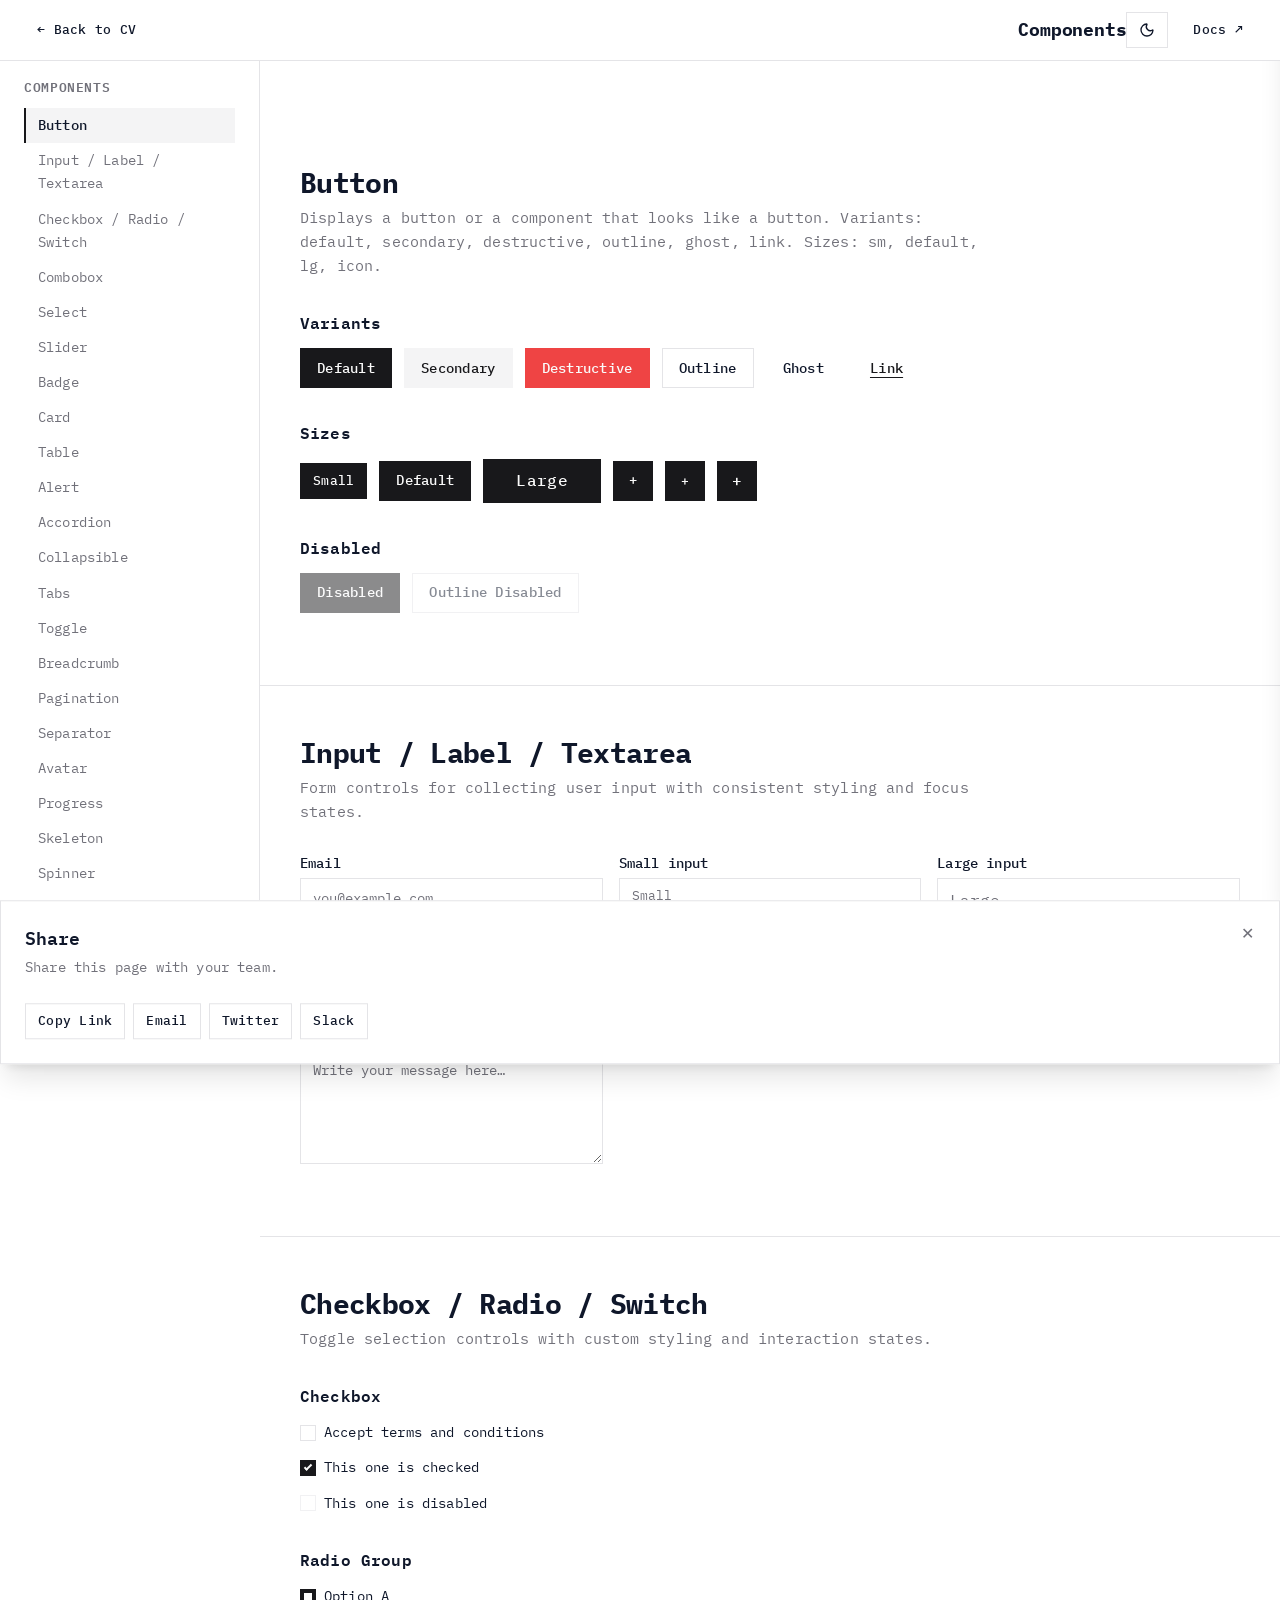
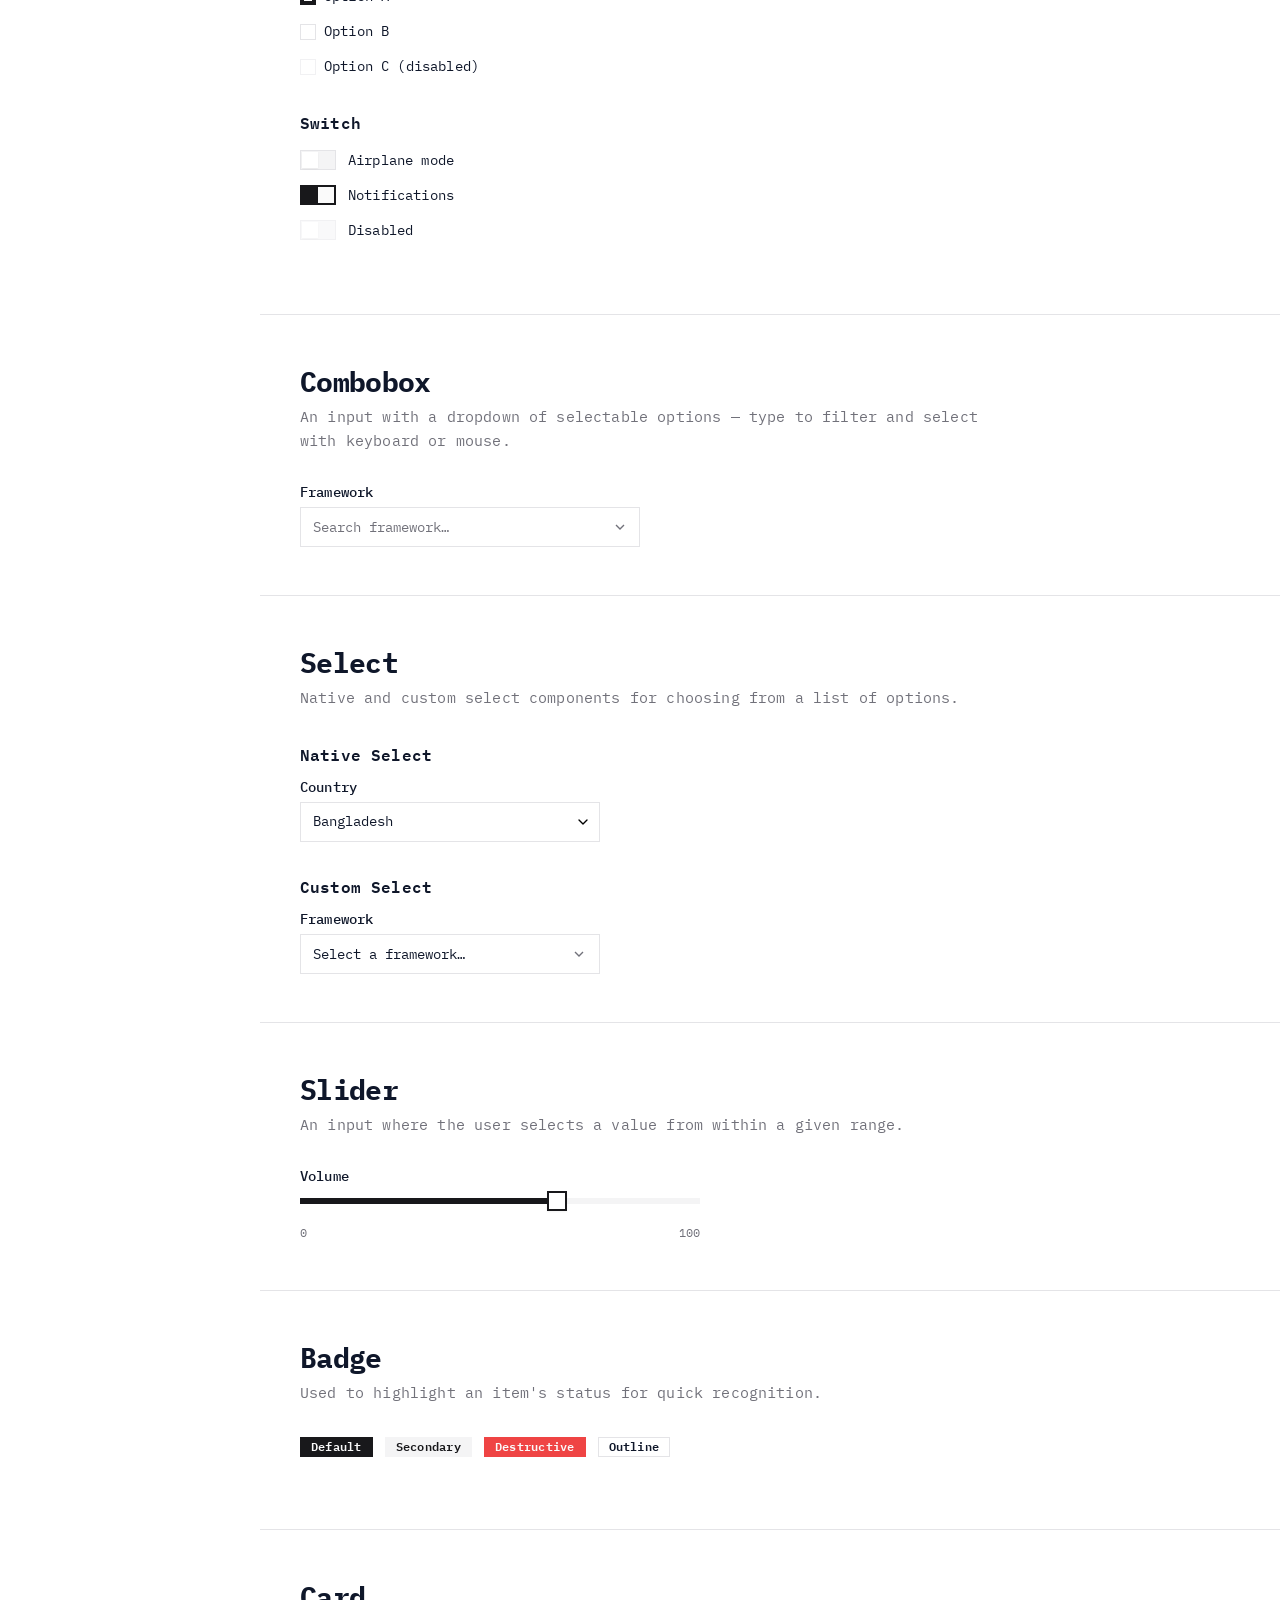
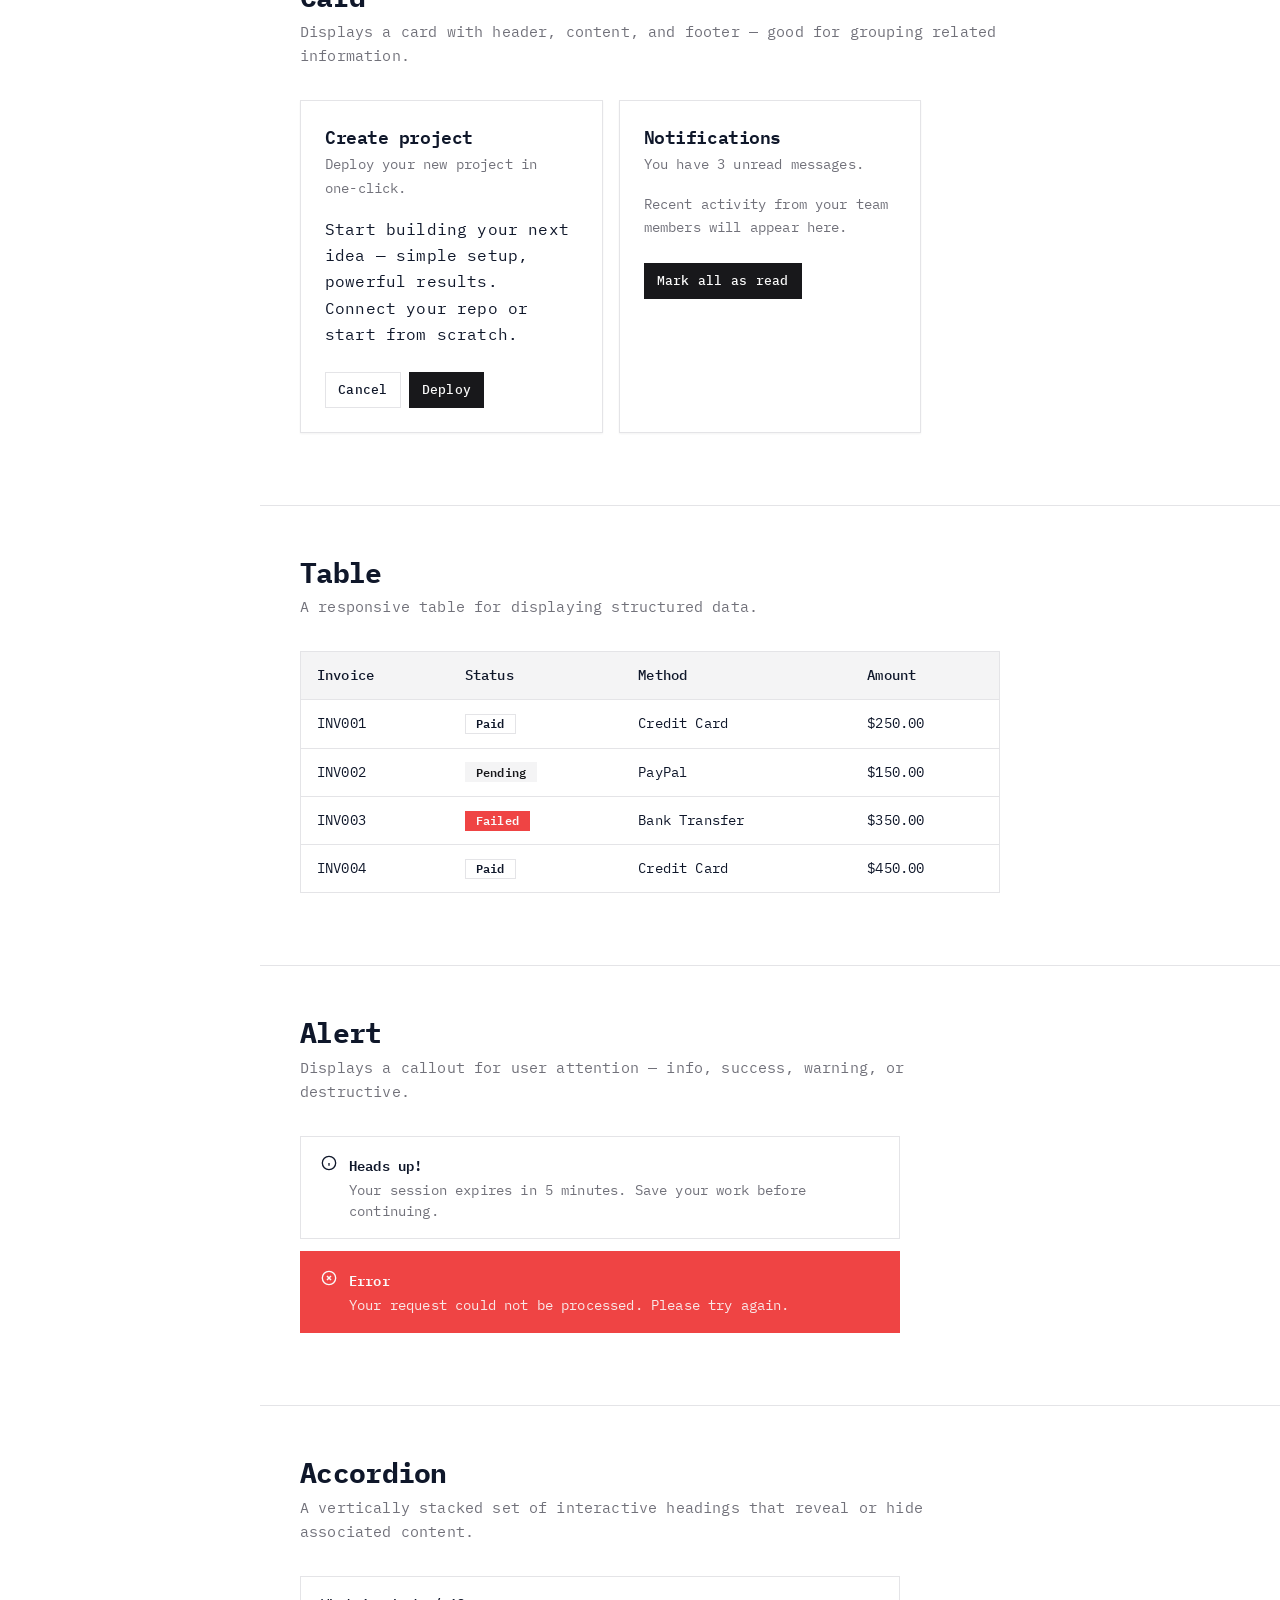
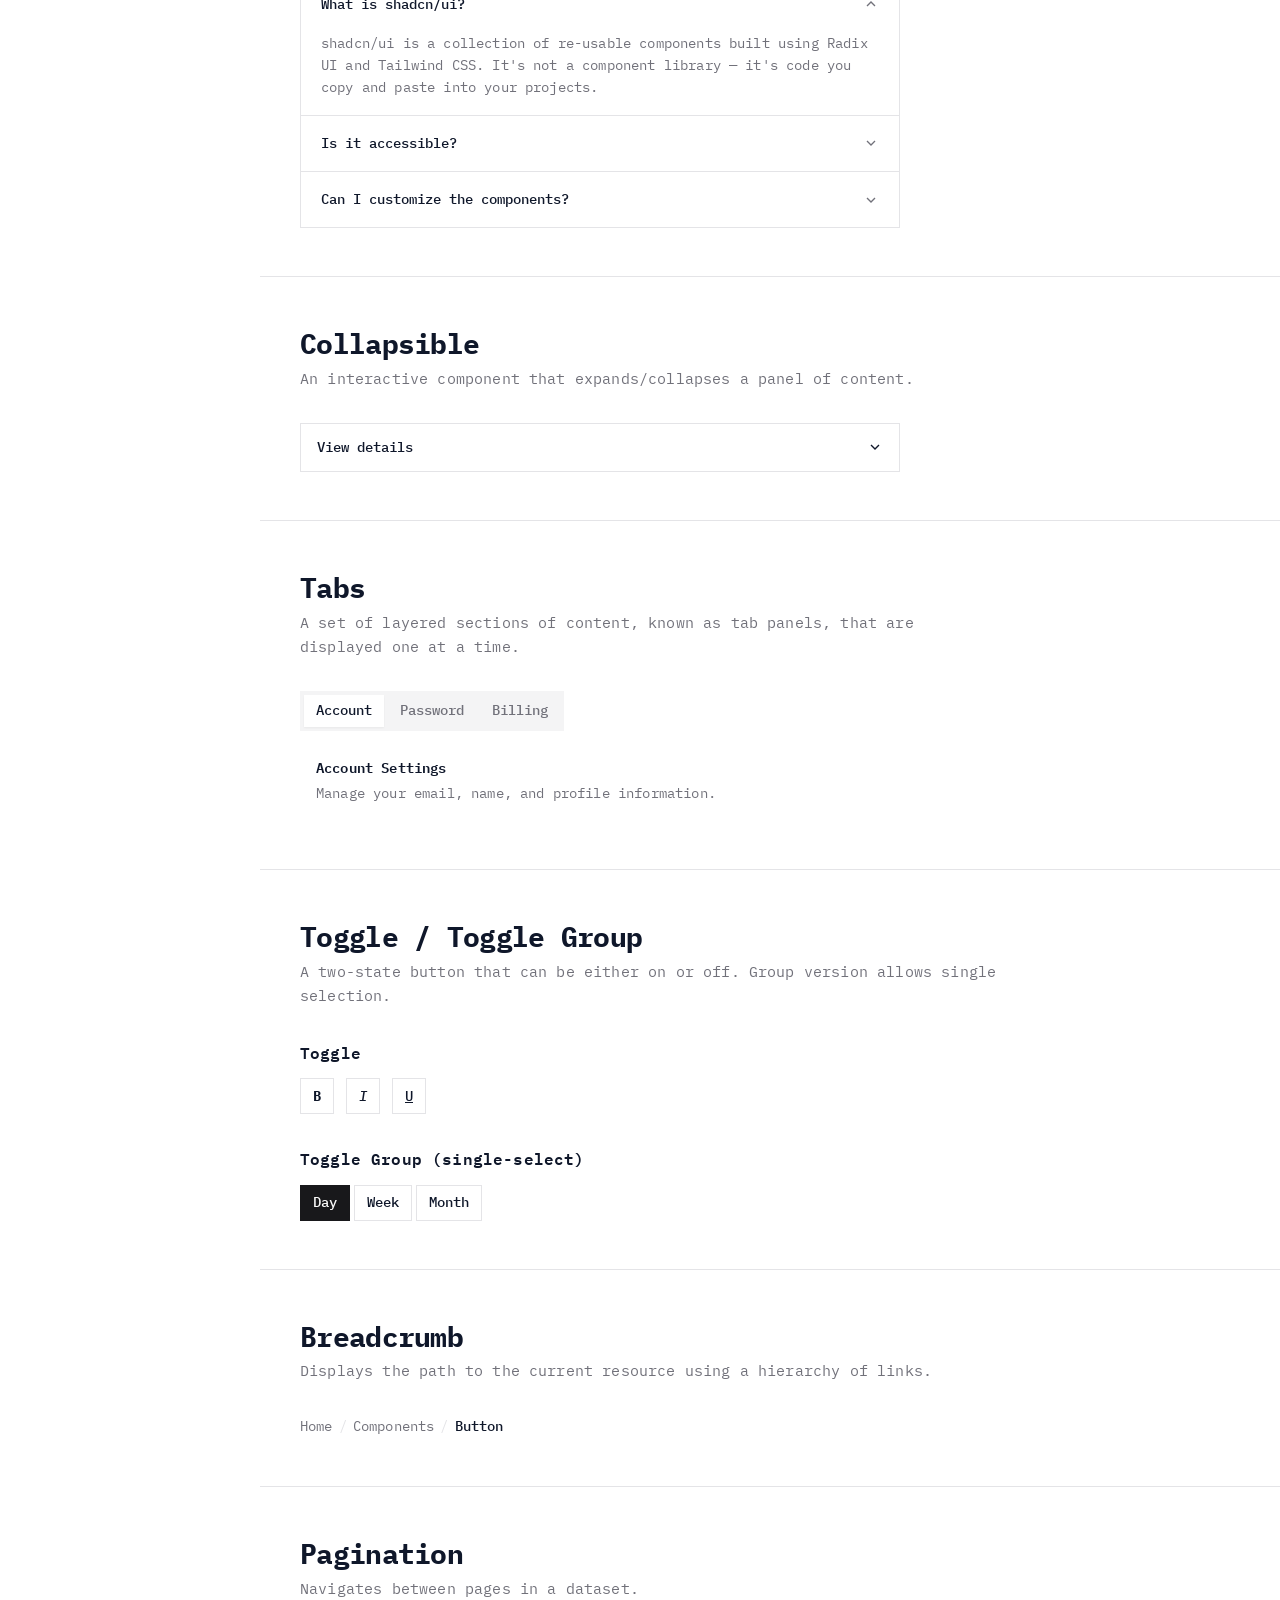
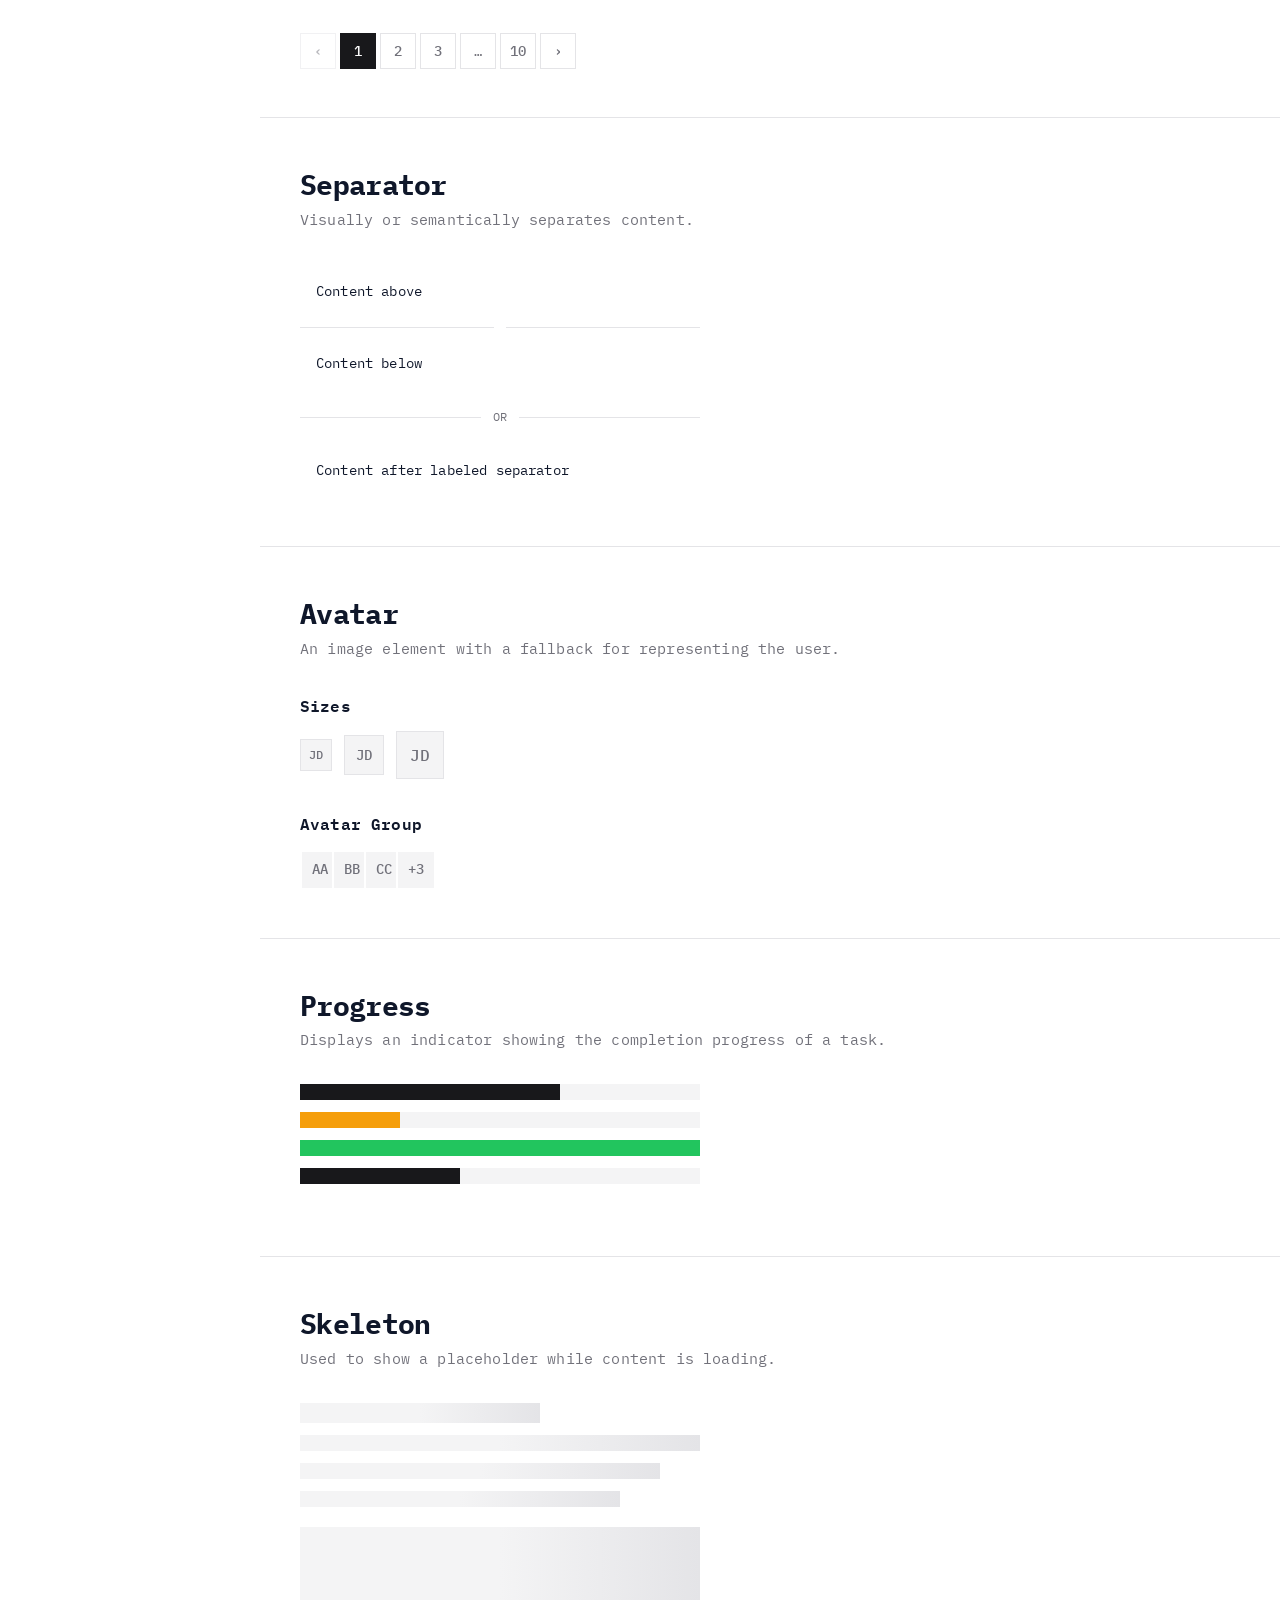
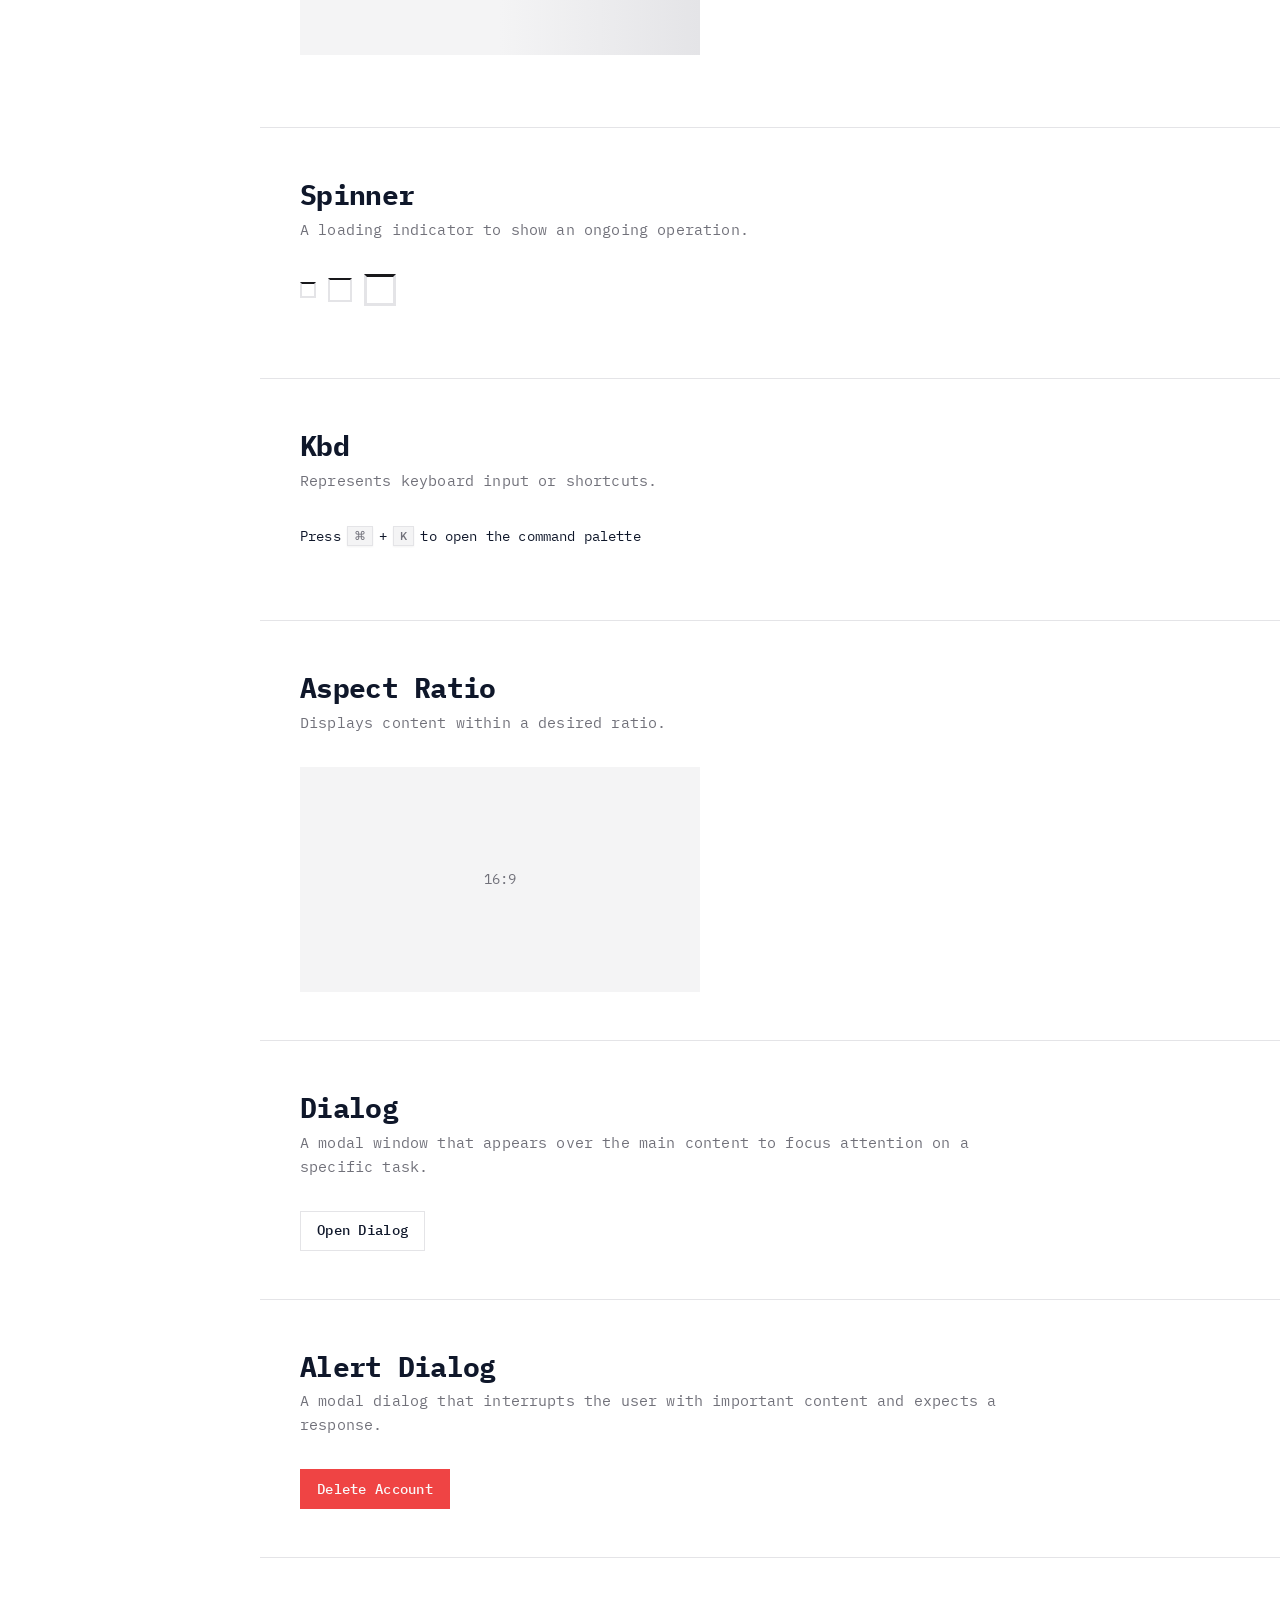
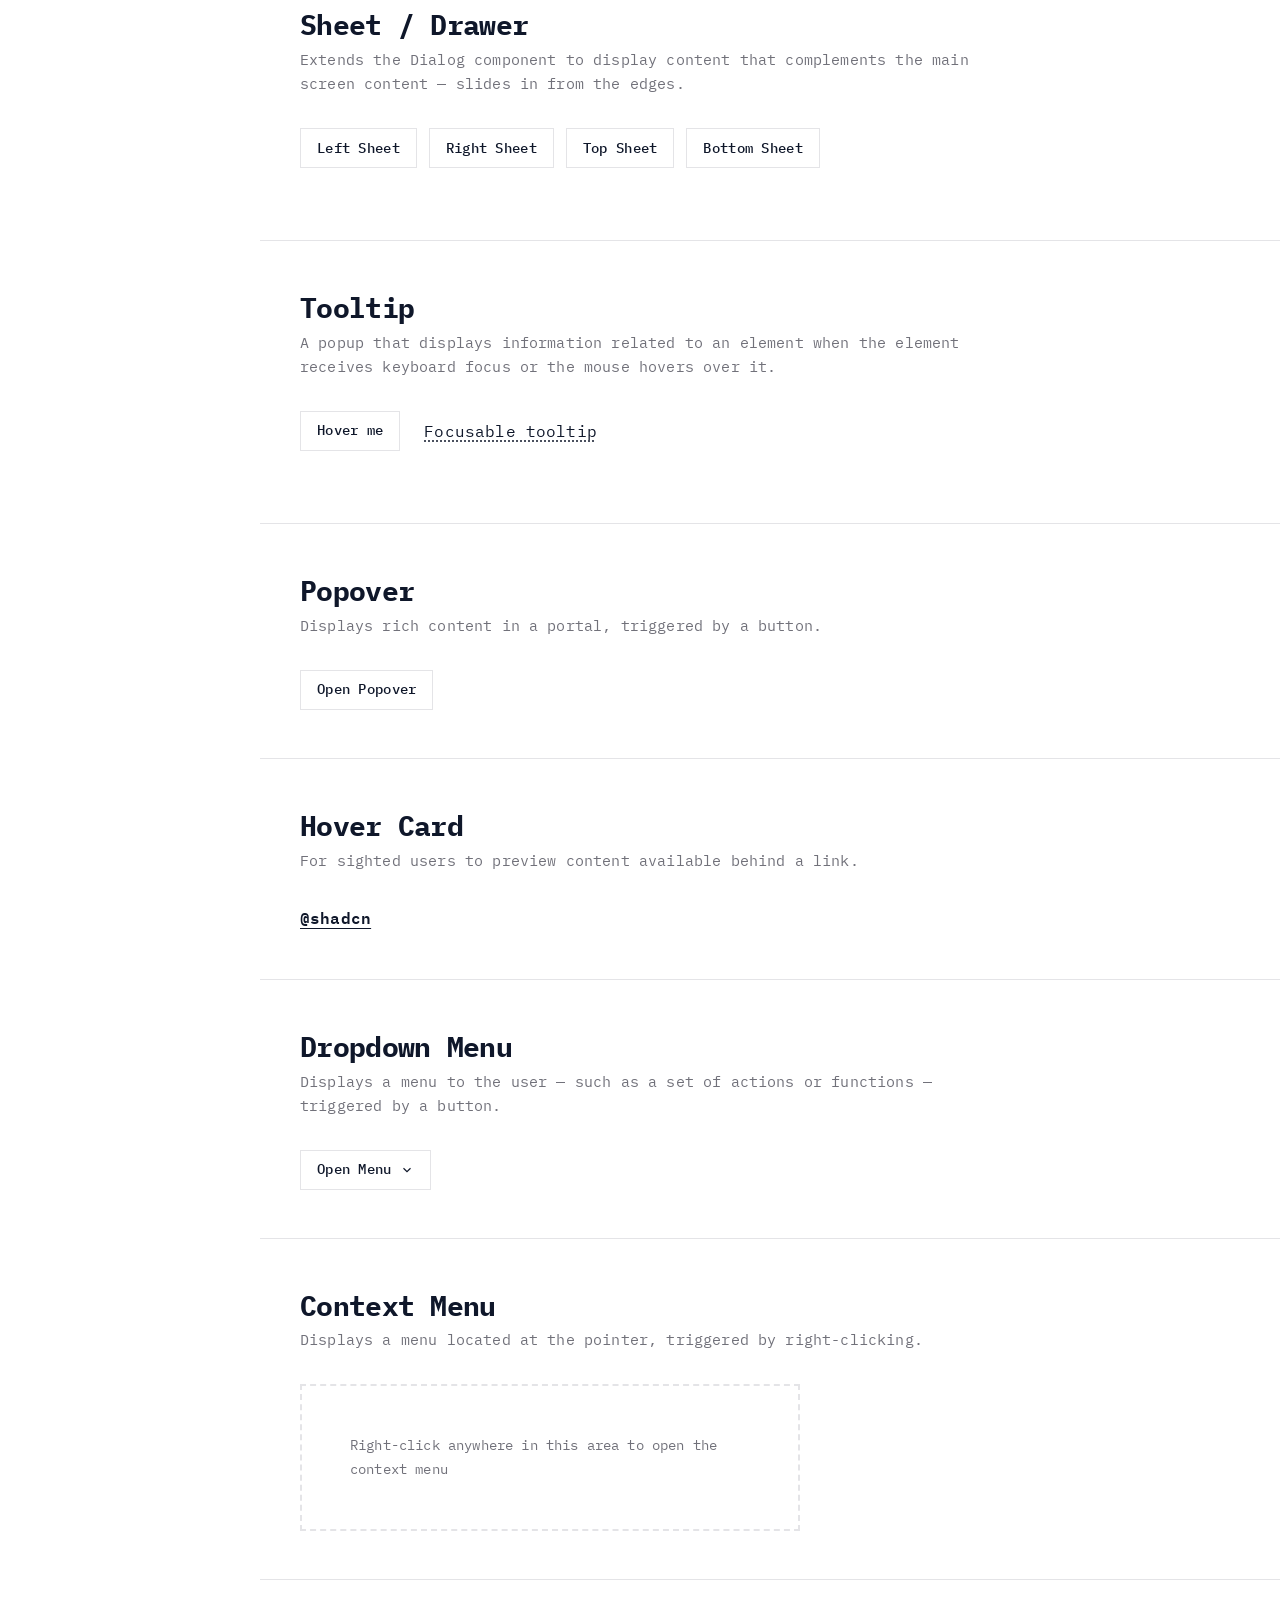
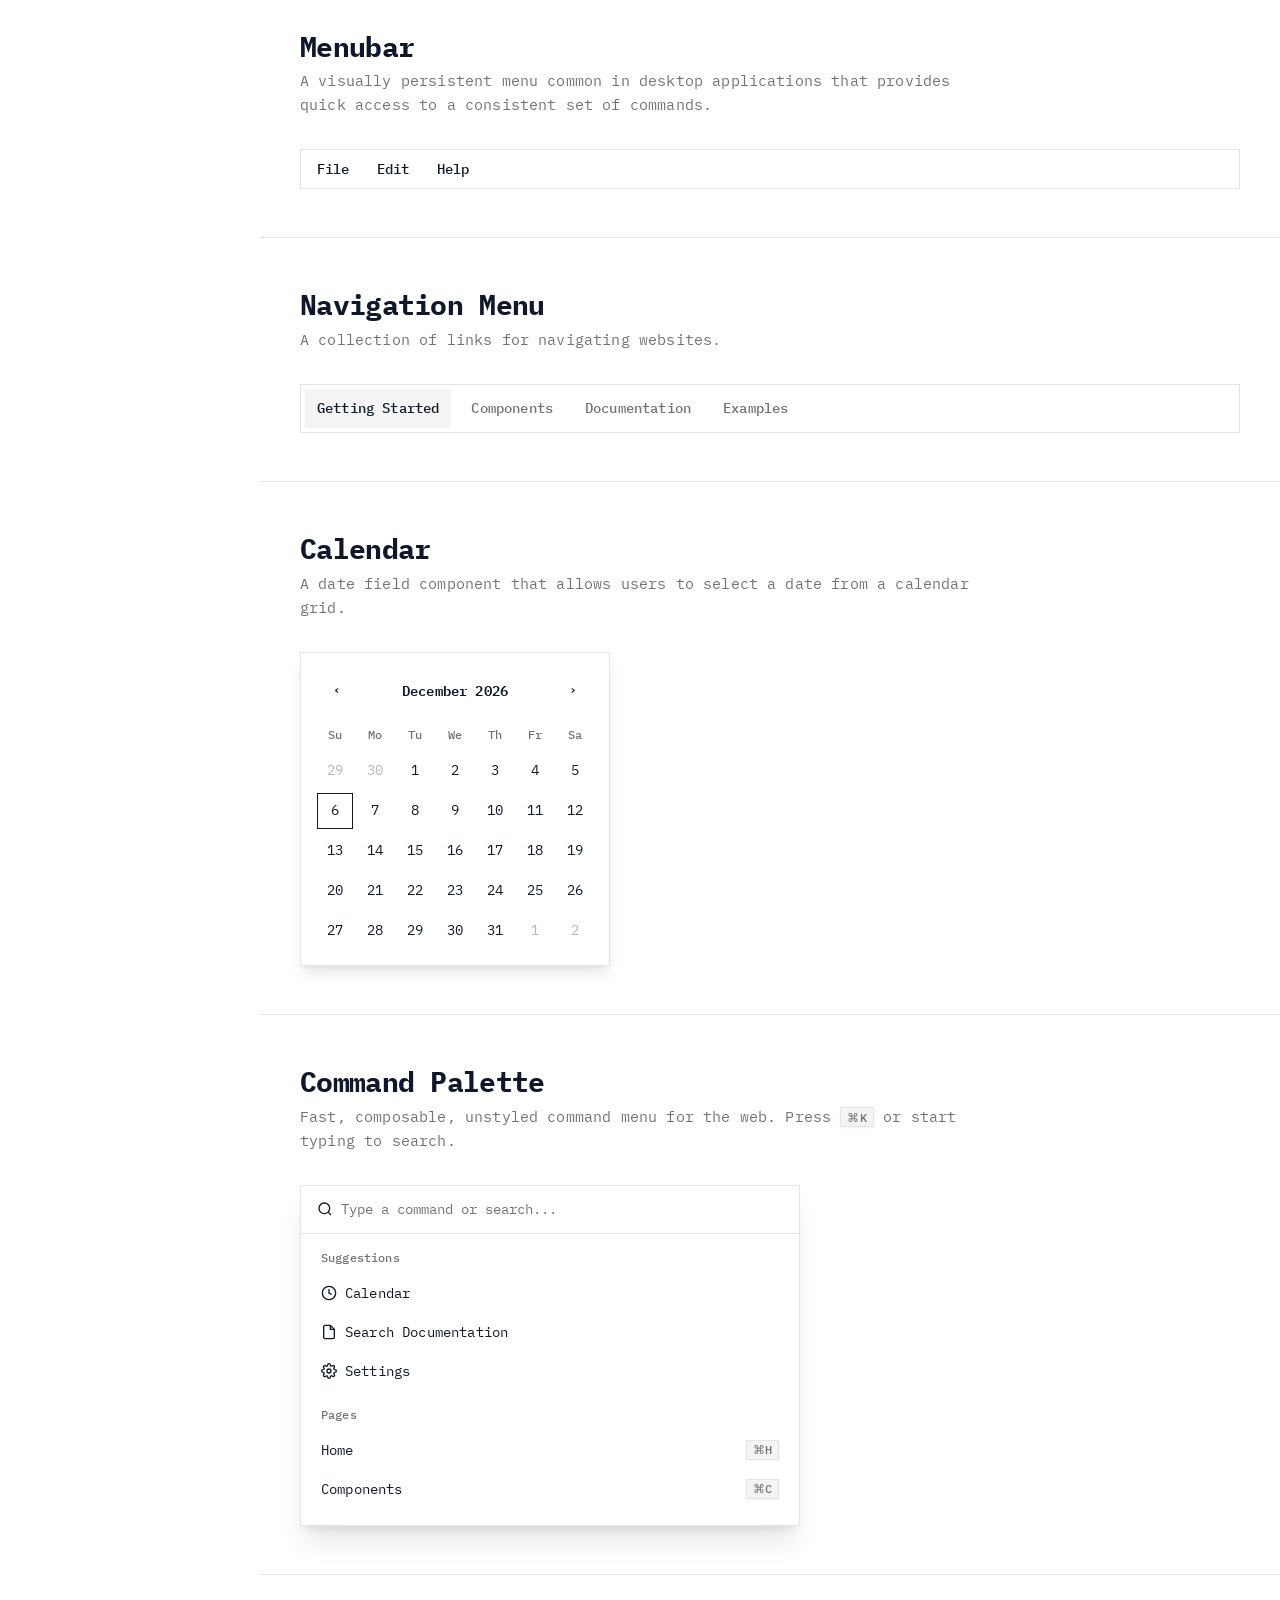
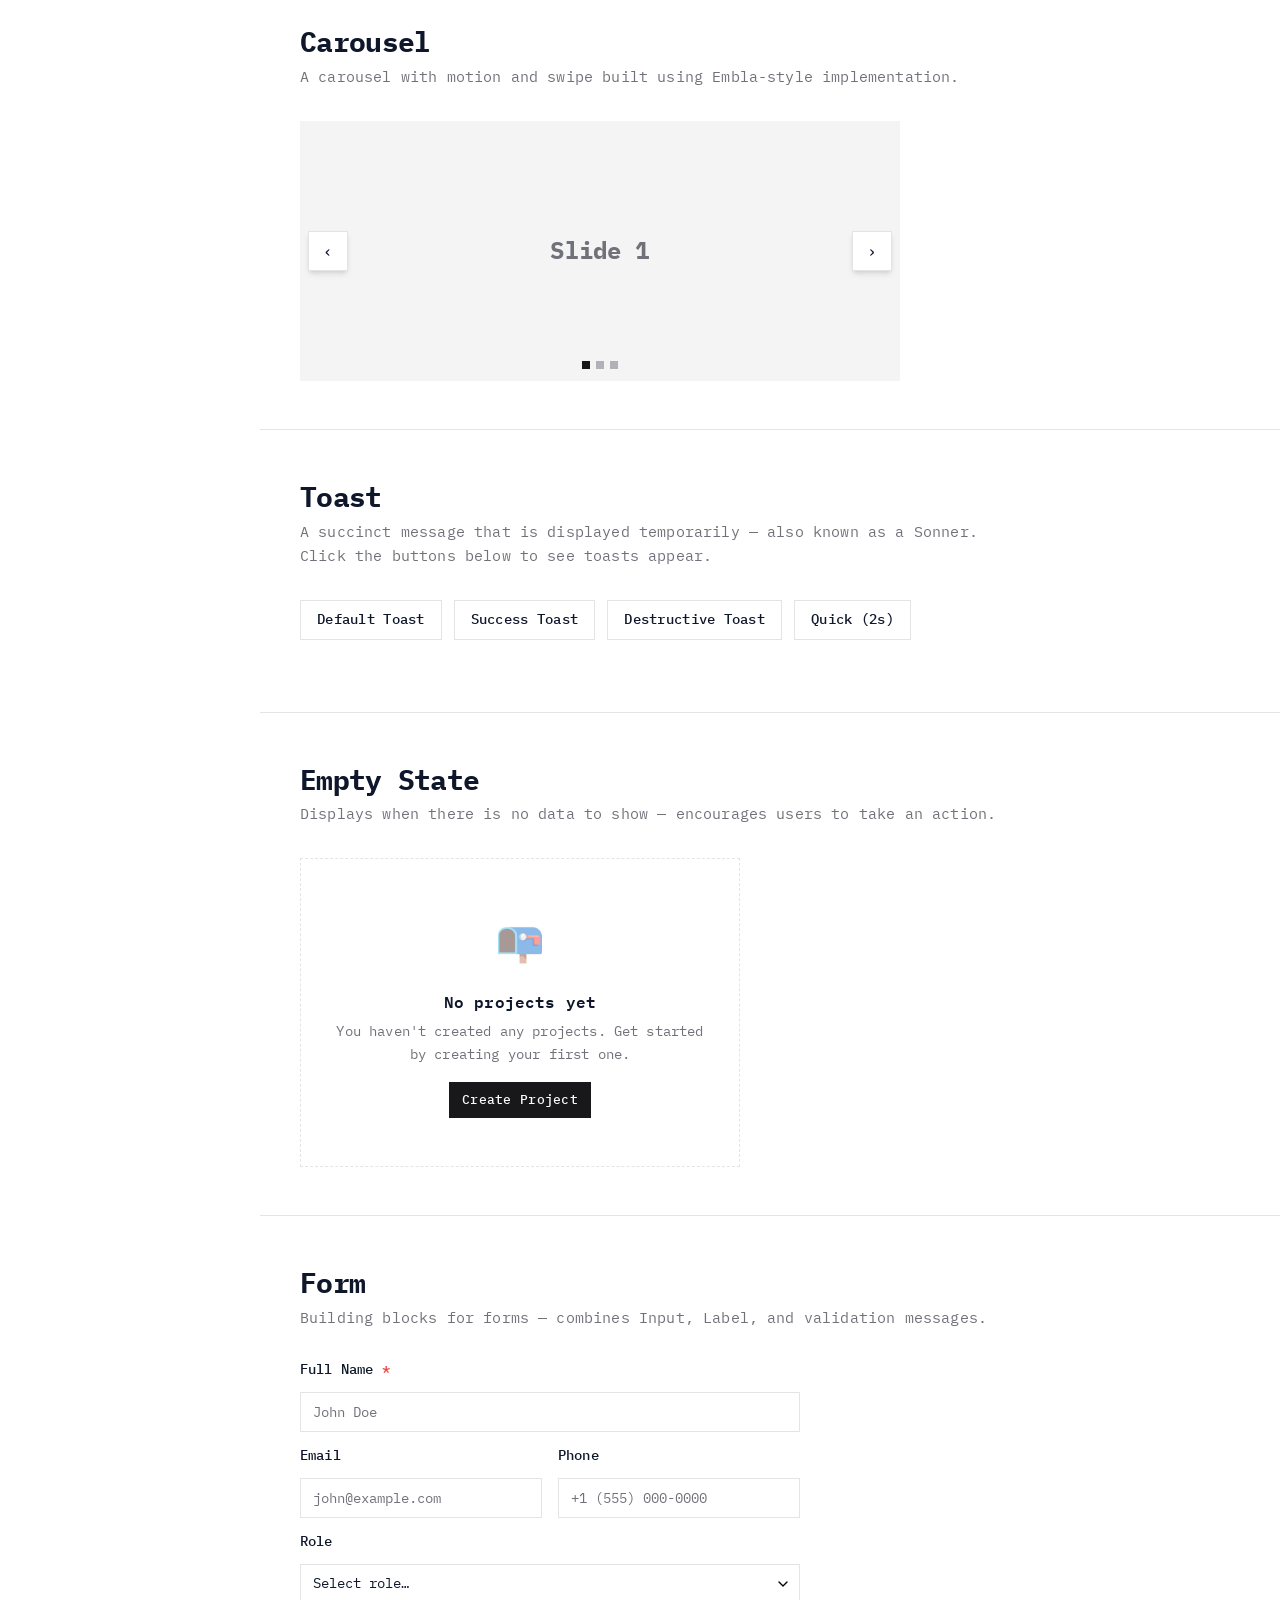
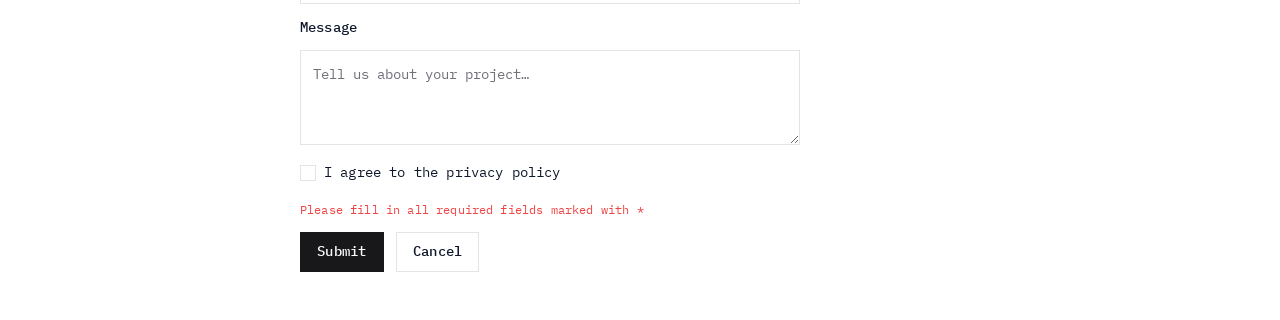
==== commit a27ecda7: "feat: subtle matrix/cyberpunk accents + animated typing hero - Add <canvas id="matrix-rain"> backgro" ====
--- a/components.html
+++ b/components.html
@@ -103,6 +103,9 @@
 </head>
 <body>
 
+<!-- ===== CYBERPUNK ACCENTS: matrix rain background ===== -->
+<canvas id="matrix-rain" aria-hidden="true"></canvas>
+
 <!-- ======= HEADER ======= -->
 <header class="demo-header">
     <a href="index.html" class="btn btn-ghost btn-sm" style="margin-right:auto;">← Back to CV</a>
--- a/style.css
+++ b/style.css
@@ -1783,3 +1783,83 @@
   .demo-sidebar { display: none; }
   .demo-main { margin-left: 0; }
 }
+
+/* =====================================================
+   CYBERPUNK ACCENTS — subtle Matrix/cyber feel
+   (matrix rain canvas + typing caret + neon glow utilities)
+   ===================================================== */
+:root {
+  --glow-cyan: #00ffc8;
+  --glow-green: #00ff41;
+}
+
+/* Matrix rain canvas — fixed full-screen background layer */
+#matrix-rain {
+  position: fixed;
+  inset: 0;
+  width: 100%;
+  height: 100%;
+  pointer-events: none;
+  z-index: 0;
+  /* Soft fade so the rain never overwhelms content */
+  mask-image: linear-gradient(to bottom, rgba(0,0,0,1) 0%, rgba(0,0,0,0.85) 70%, rgba(0,0,0,0.25) 100%);
+  -webkit-mask-image: linear-gradient(to bottom, rgba(0,0,0,1) 0%, rgba(0,0,0,0.85) 70%, rgba(0,0,0,0.25) 100%);
+}
+
+/* Body must be transparent above any negative z-index layered bg,
+   and content must sit above the canvas. We achieve that with z-index on main/aside/header. */
+.cv-header, .cv-sidebar, .cv-main, .demo-header, .demo-sidebar, .demo-main, footer { position: relative; z-index: 2; }
+
+/* Prefer-reduced-motion users get a static, calm experience */
+@media (prefers-reduced-motion: reduce) {
+  #matrix-rain { display: none !important; }
+  .typed-caret::after { animation: none !important; opacity: 1; }
+}
+
+/* Typing caret blink — kept subtle so it doesn't dominate */
+@keyframes caret-blink {
+  0%, 49% { opacity: 1; }
+  50%, 100% { opacity: 0; }
+}
+.typed-caret::after {
+  content: "▍";
+  display: inline-block;
+  margin-left: 1px;
+  color: var(--primary);
+  animation: caret-blink 1s steps(2) infinite;
+  font-weight: 400;
+}
+[data-theme="dark"] .typed-caret::after,
+[data-theme="terminal"] .typed-caret::after { color: var(--glow-cyan); }
+
+/* Neon glow utilities — only effective on dark/terminal themes where the glyph reads */
+[data-theme="dark"] .text-glow,
+[data-theme="terminal"] .text-glow {
+  color: var(--glow-cyan);
+  text-shadow:
+    0 0 4px rgba(0, 255, 200, 0.55),
+    0 0 12px rgba(0, 255, 200, 0.25);
+}
+[data-theme="terminal"] .text-glow {
+  color: var(--glow-green);
+  text-shadow:
+    0 0 4px rgba(0, 255, 65, 0.6),
+    0 0 12px rgba(0, 255, 65, 0.3);
+}
+
+/* Subtle accent for hero name on dark themes (CV only) */
+[data-theme="dark"] .cv-hero-name,
+[data-theme="terminal"] .cv-hero-name {
+  background: linear-gradient(180deg, var(--foreground) 0%, var(--foreground) 70%, var(--glow-cyan) 100%);
+  -webkit-background-clip: text;
+  background-clip: text;
+  -webkit-text-fill-color: transparent;
+}
+
+/* Mobile: tone down the rain so it stays pleasant on small screens */
+@media (max-width: 768px) {
+  #matrix-rain {
+    mask-image: linear-gradient(to bottom, rgba(0,0,0,0.85) 0%, rgba(0,0,0,0.6) 60%, rgba(0,0,0,0.15) 100%);
+    -webkit-mask-image: linear-gradient(to bottom, rgba(0,0,0,0.85) 0%, rgba(0,0,0,0.6) 60%, rgba(0,0,0,0.15) 100%);
+  }
+}
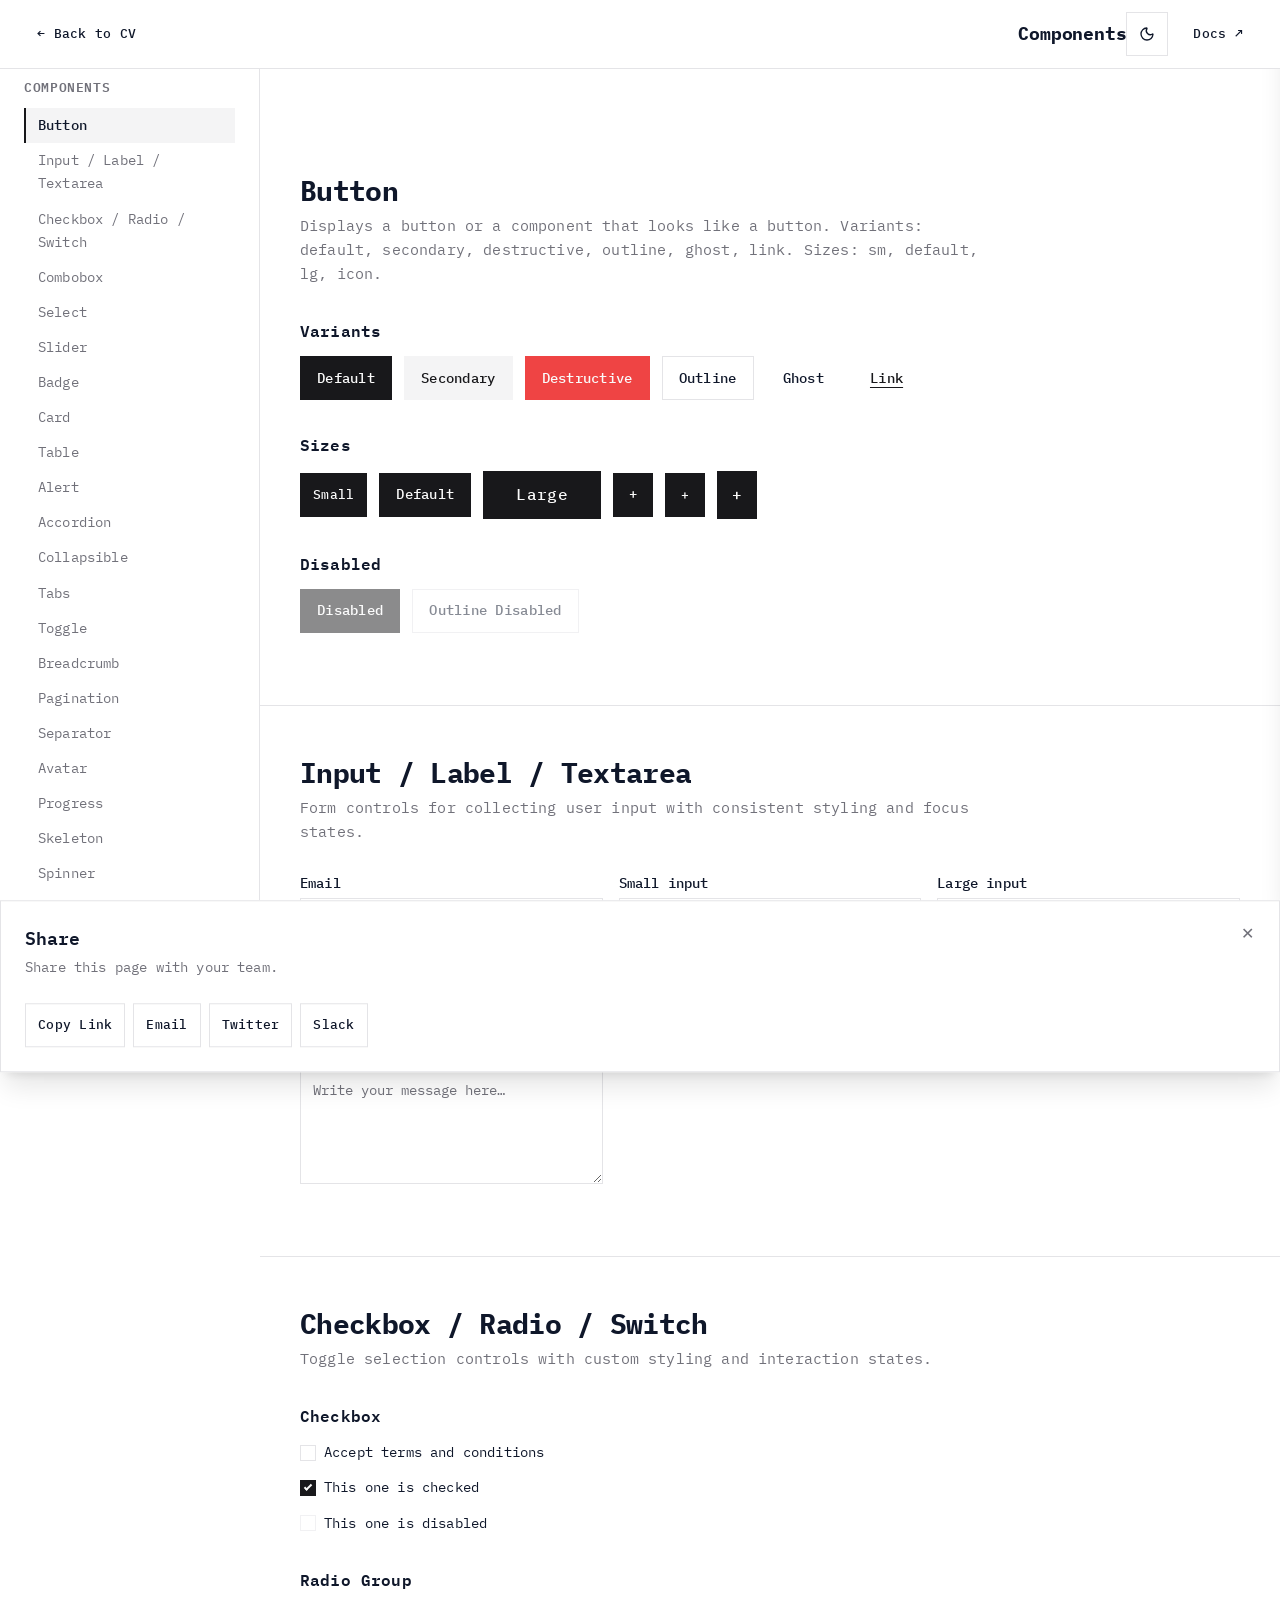
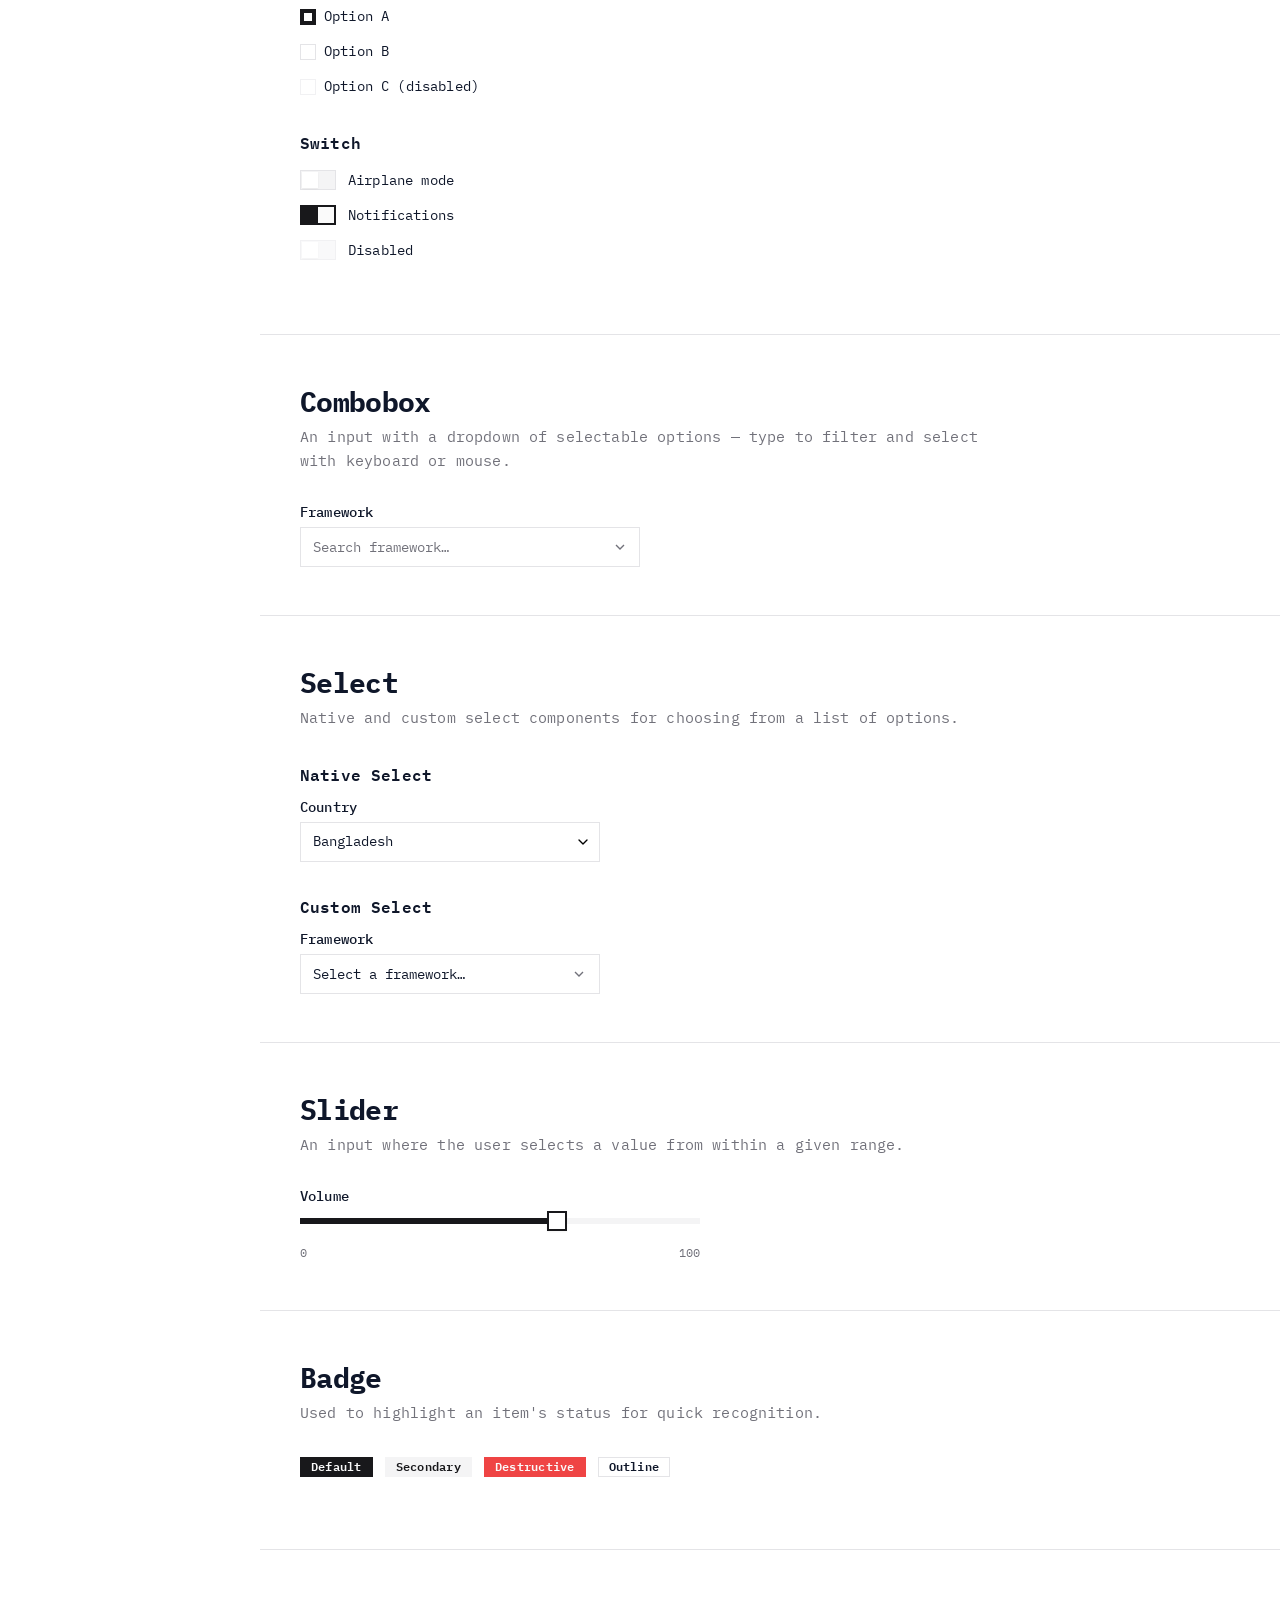
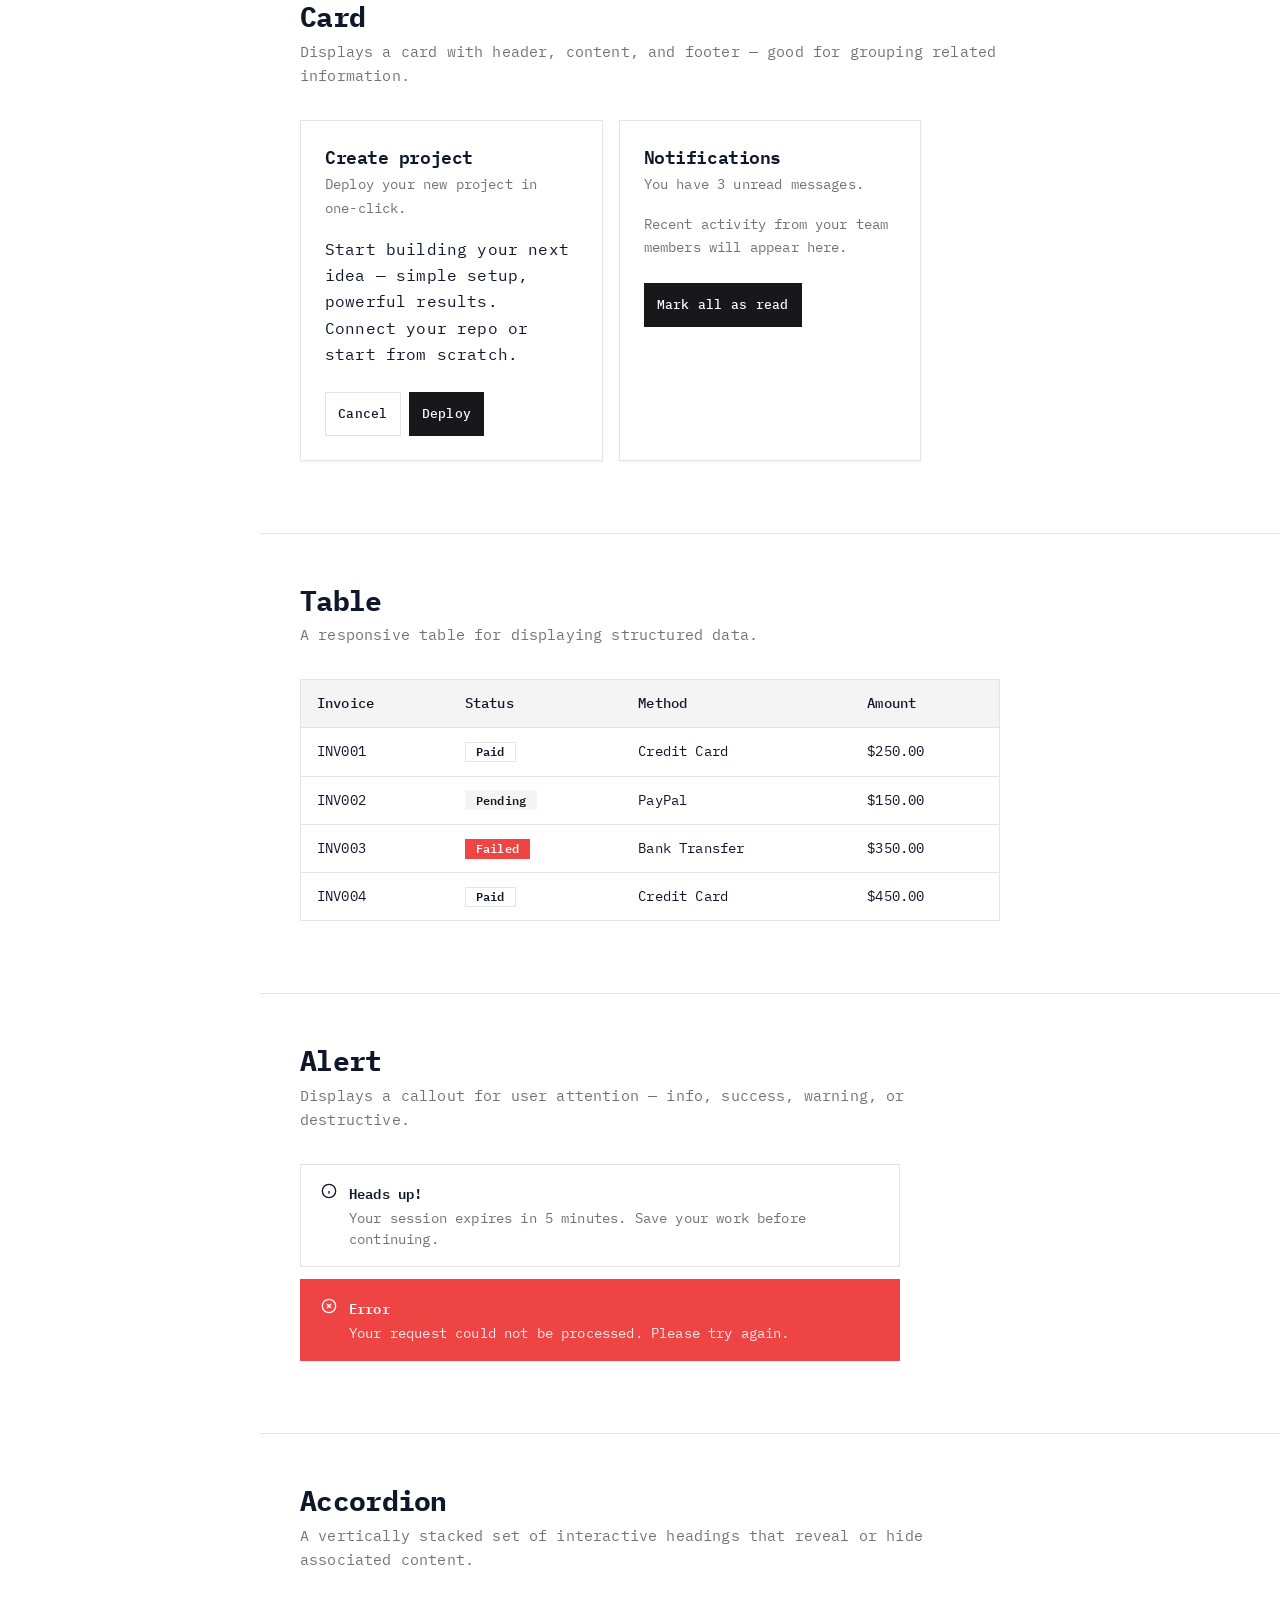
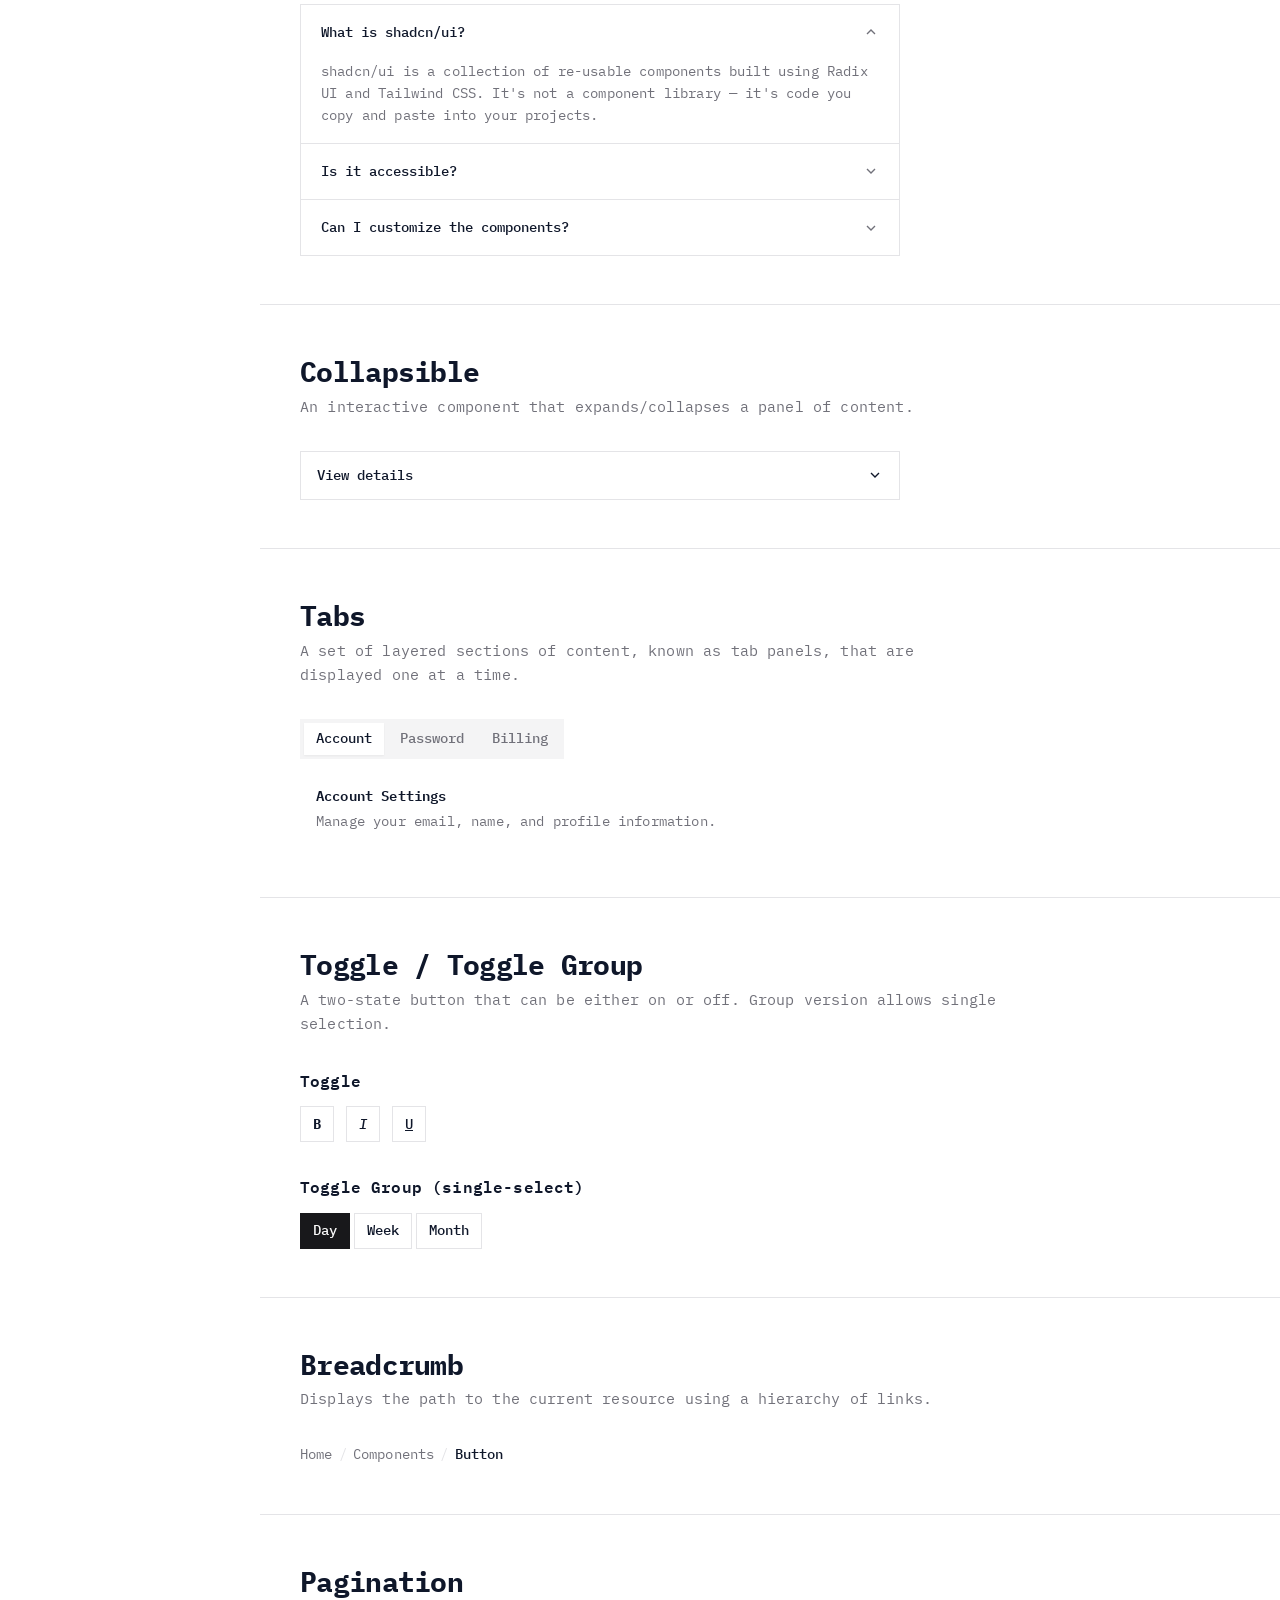
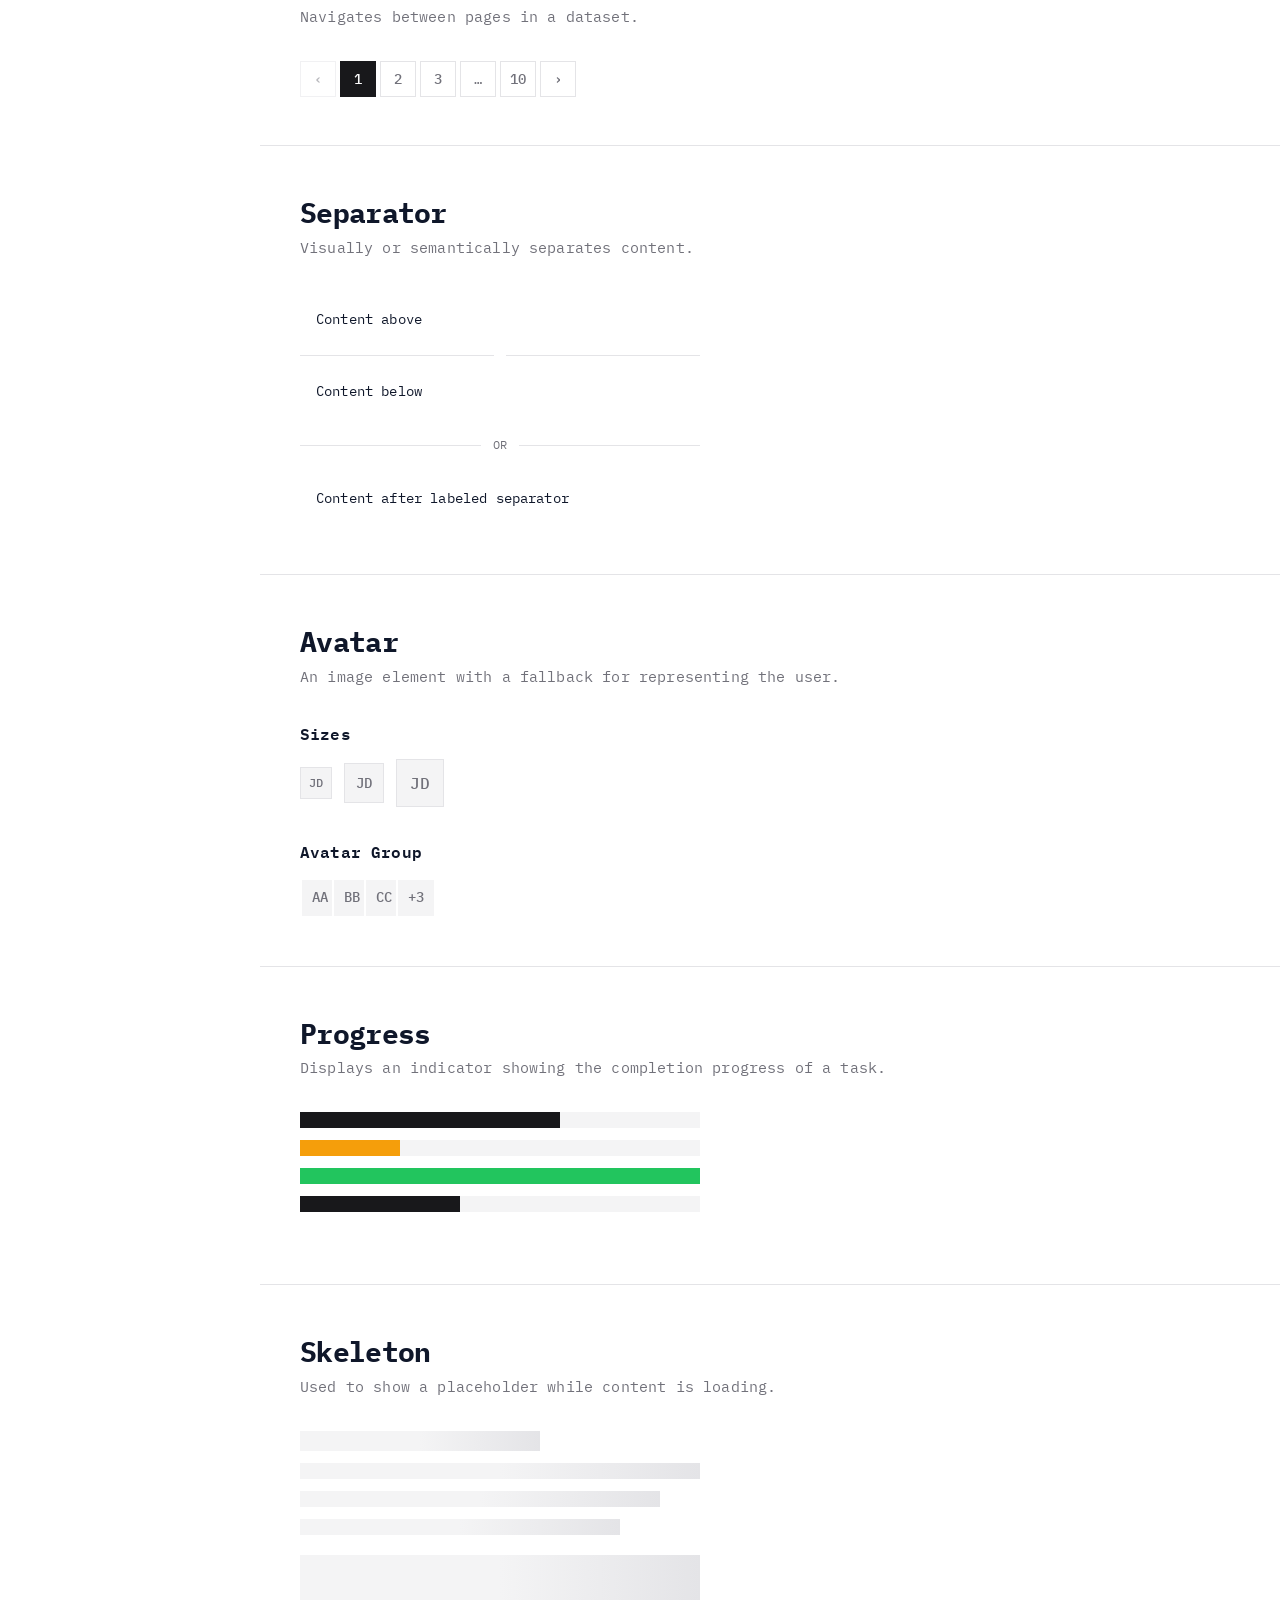
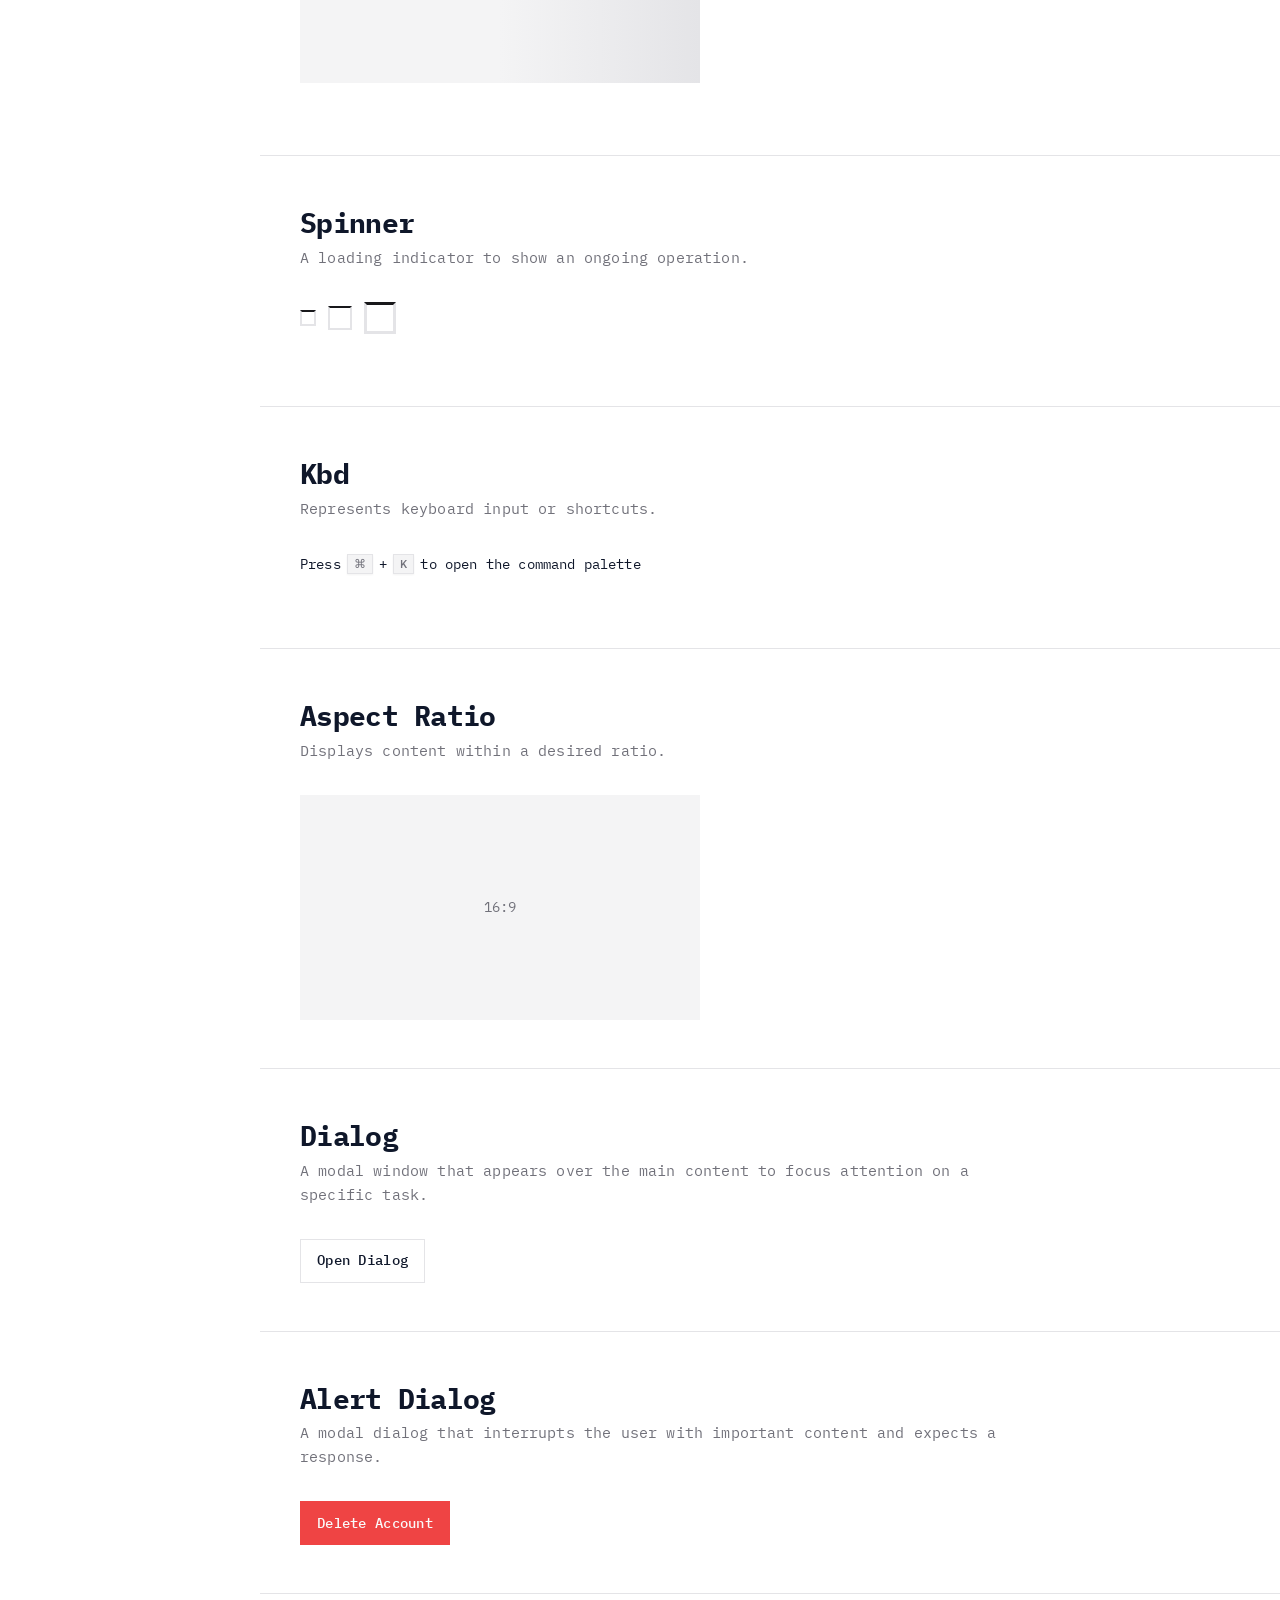
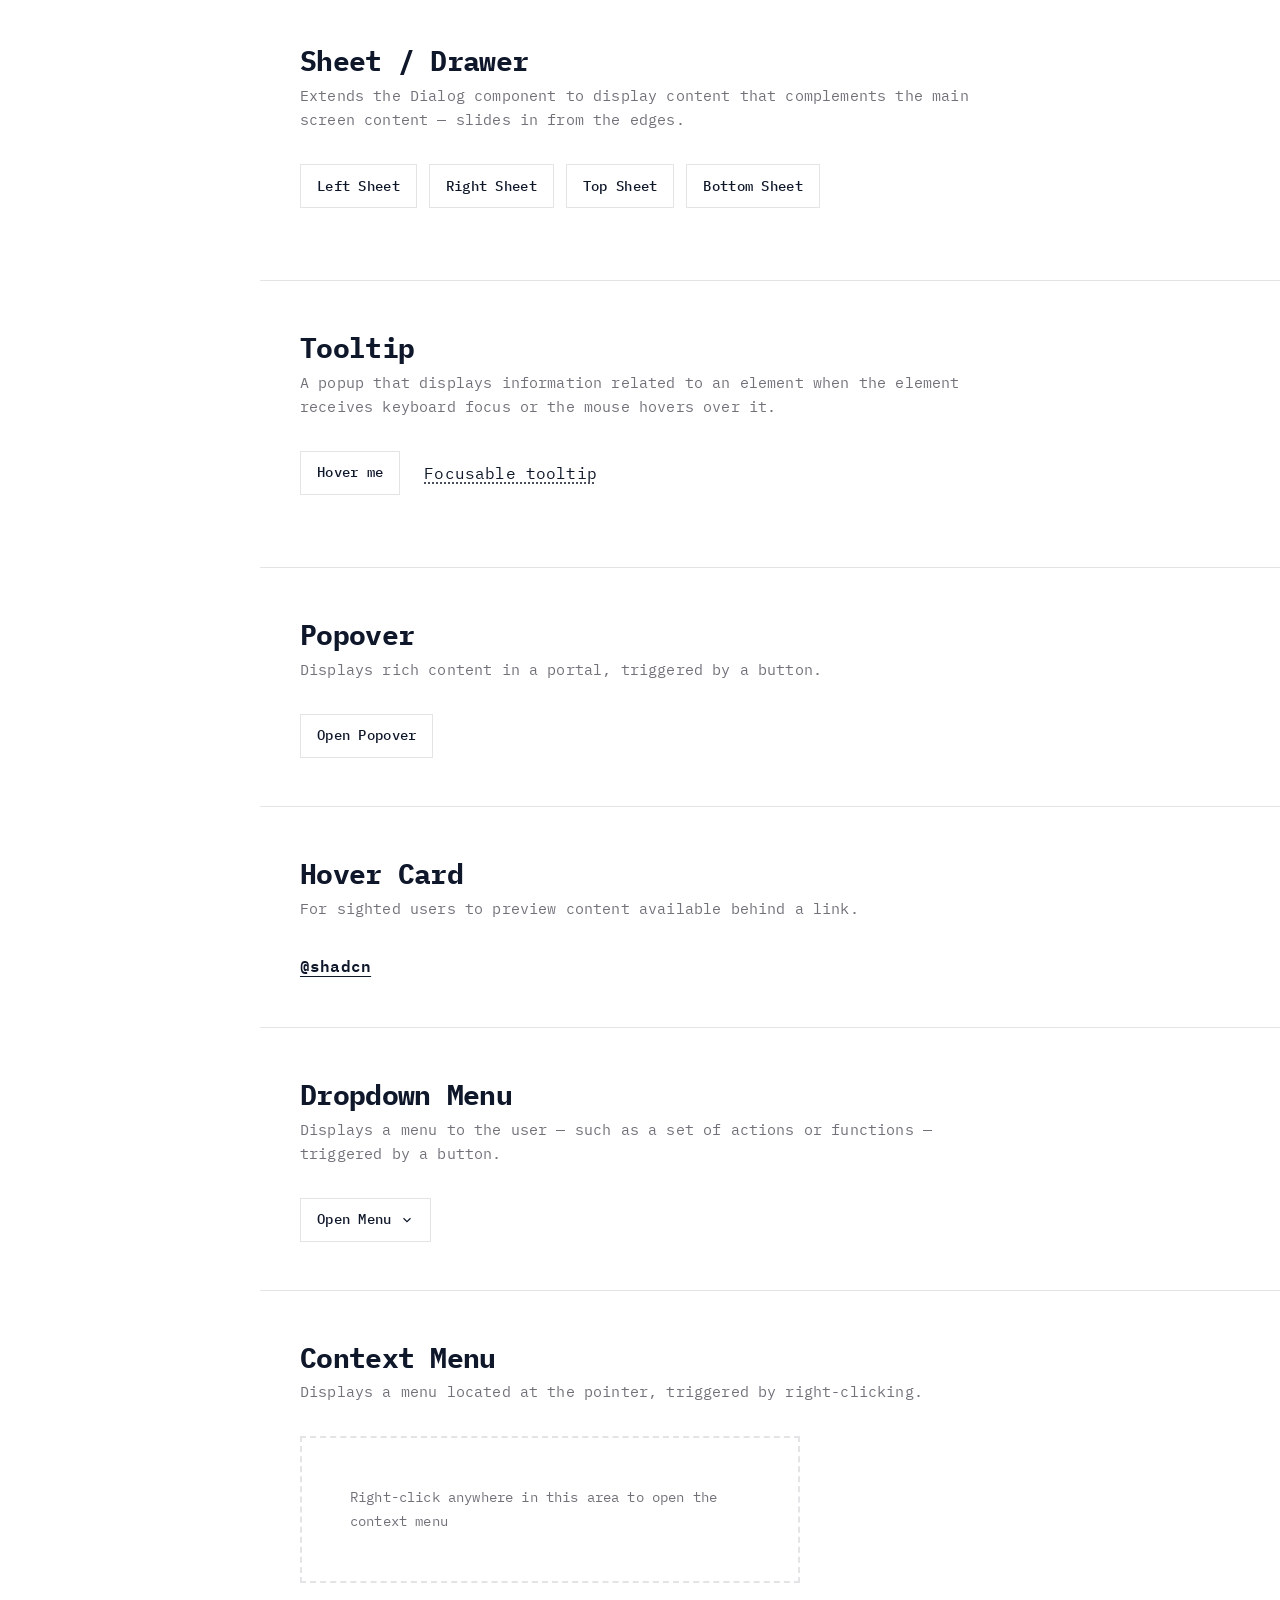
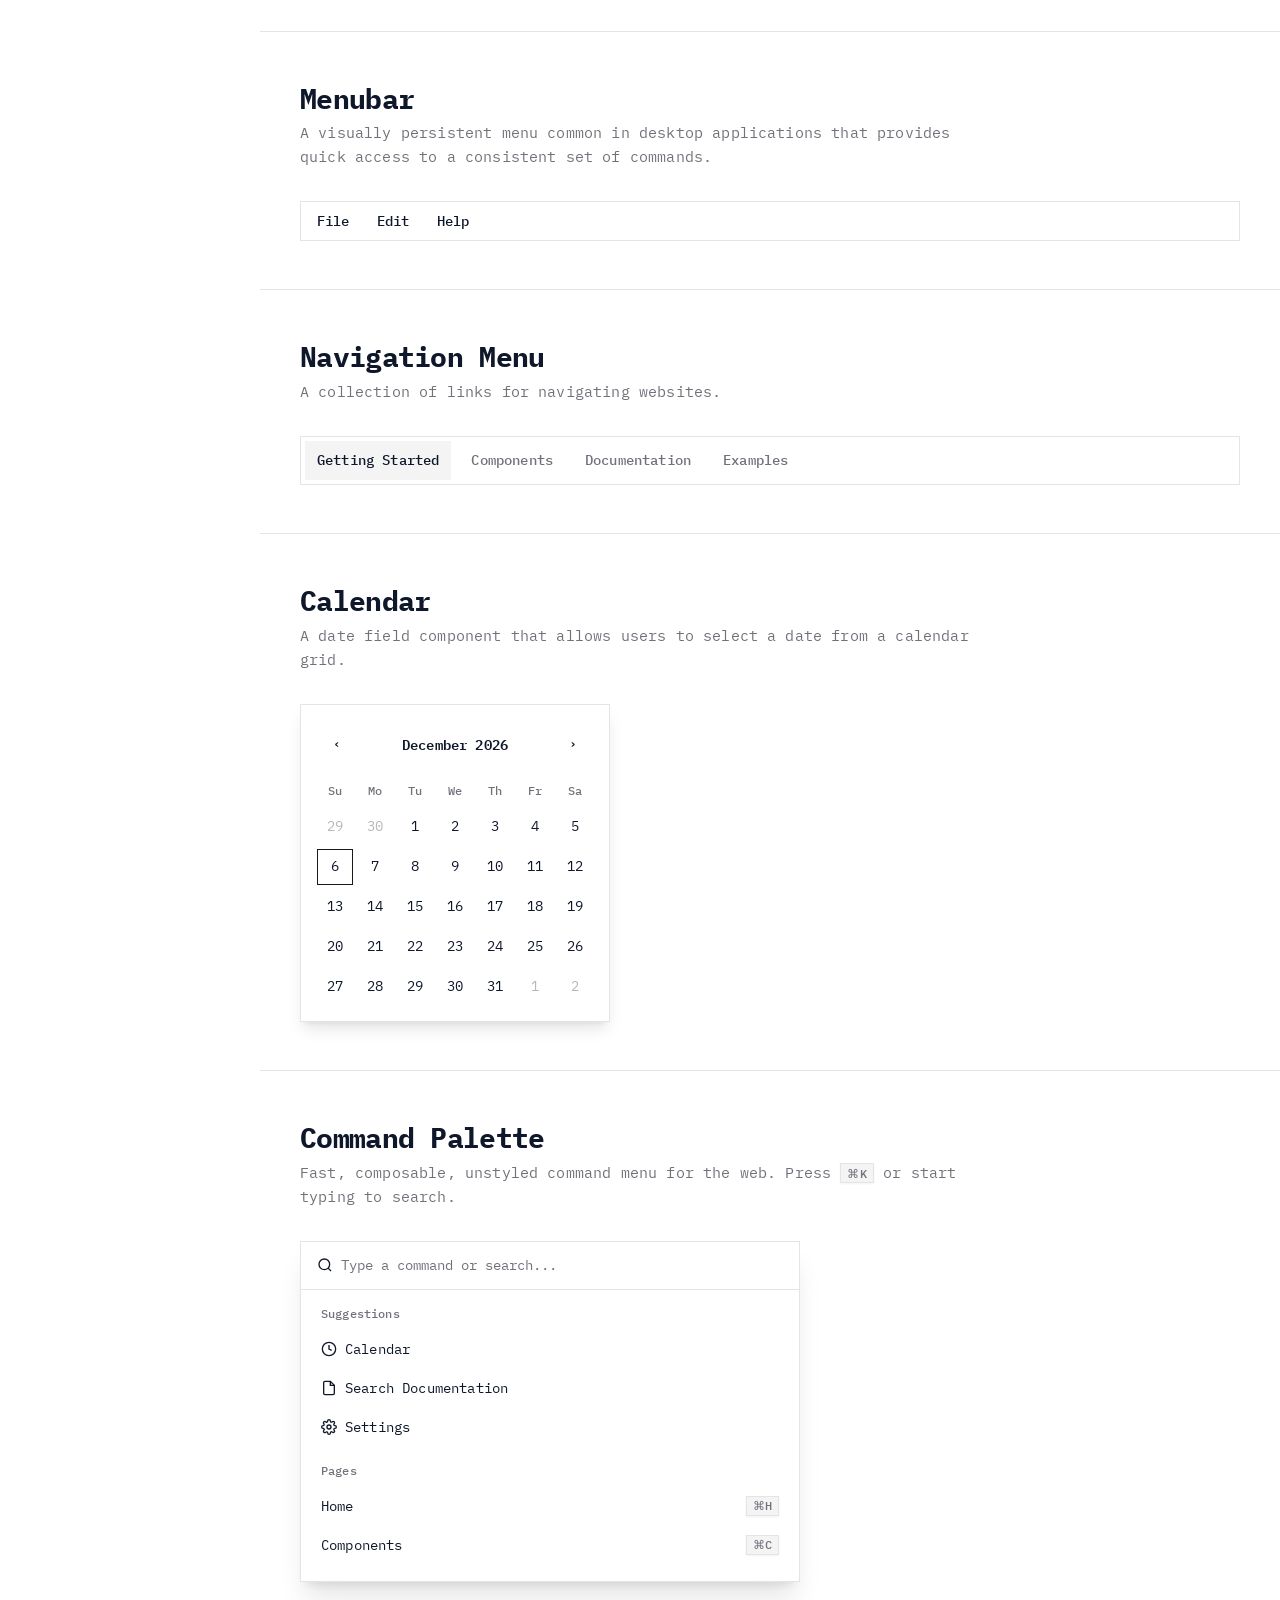
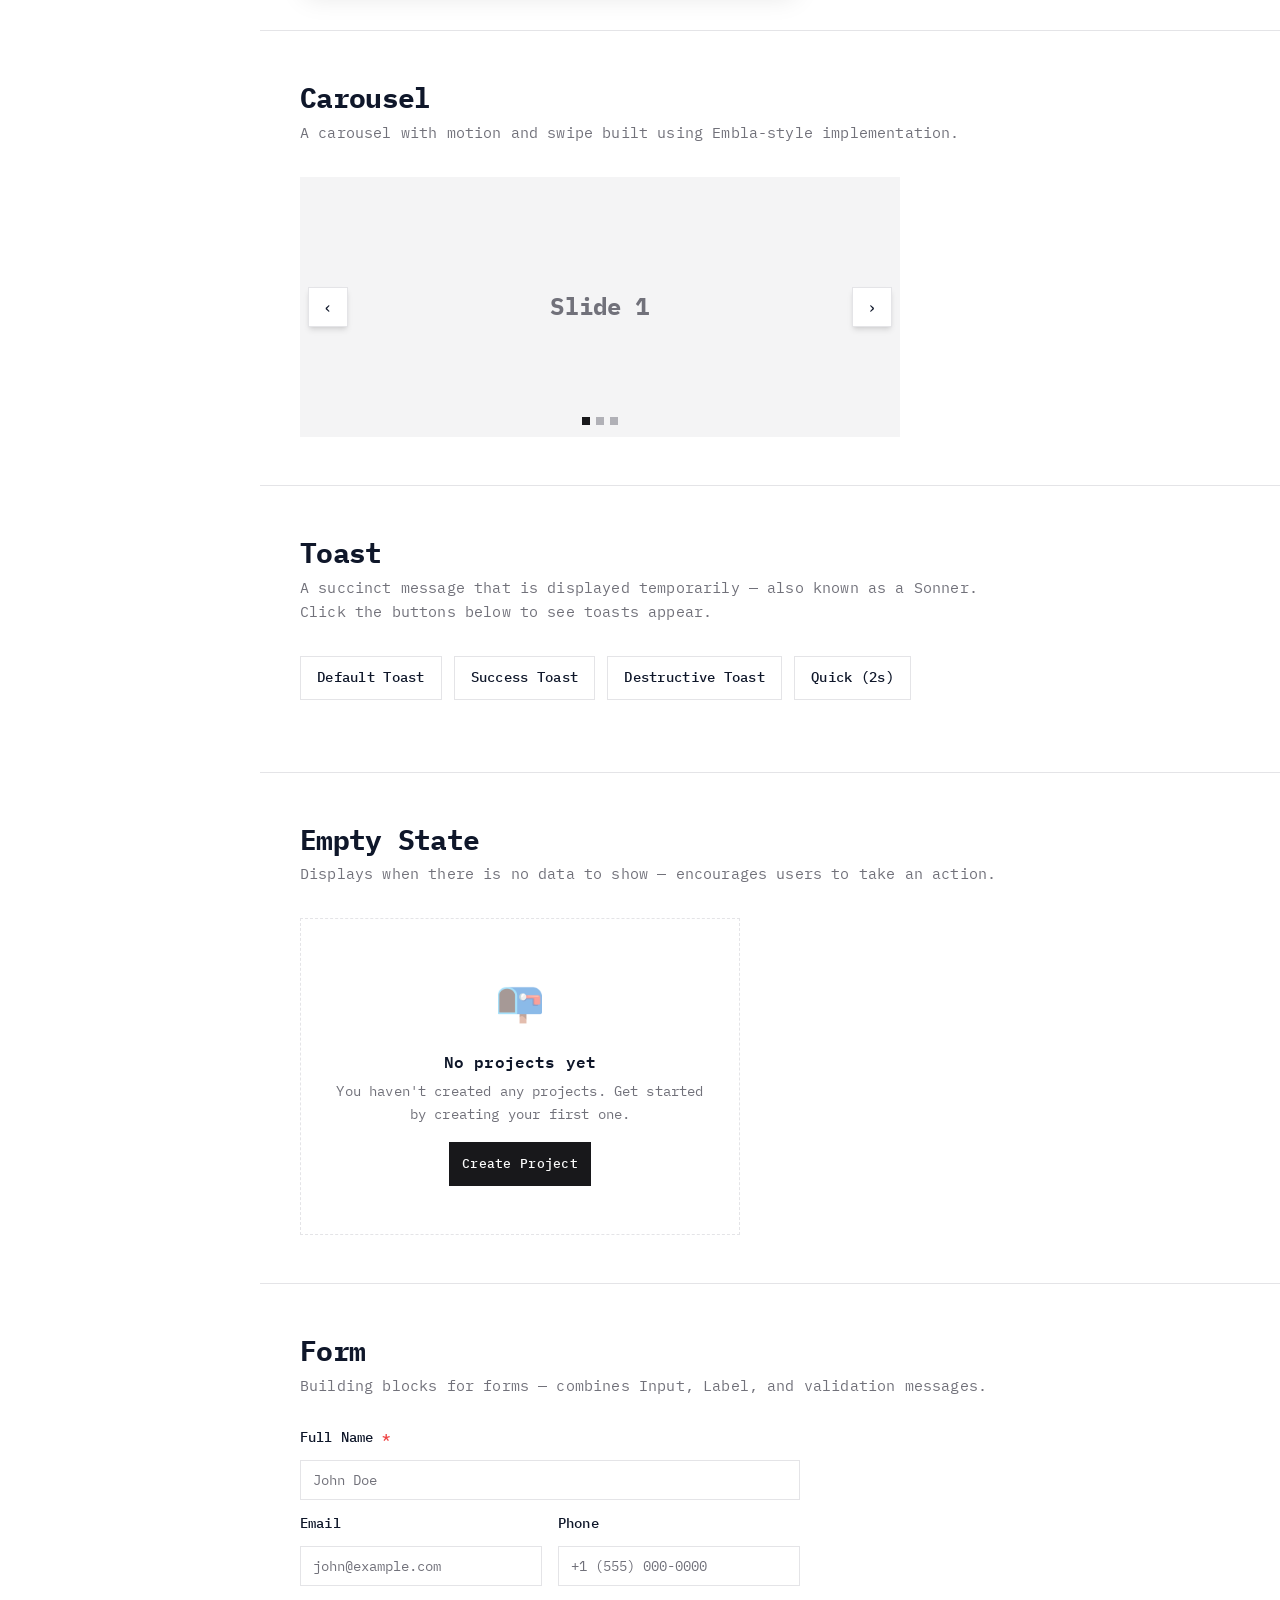
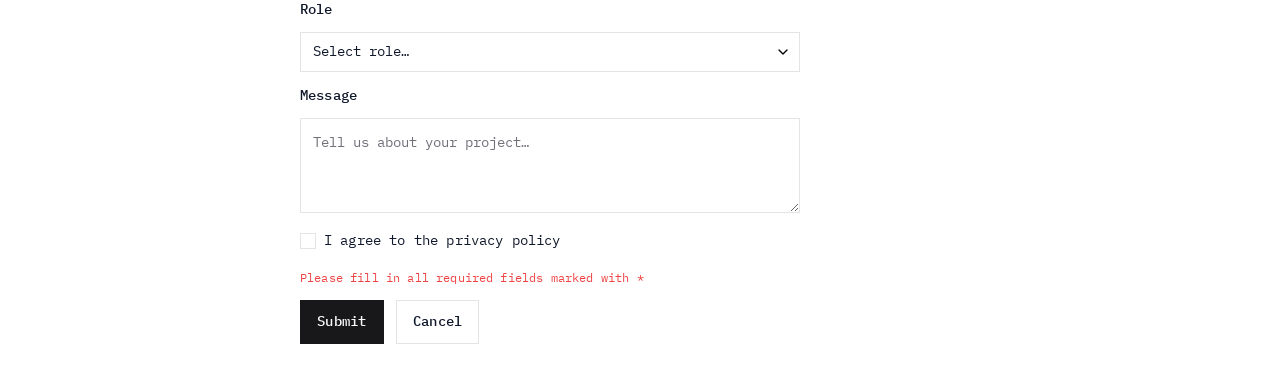
==== commit 7ad32da3: "feat: mobile-first responsive polish (touch targets, mobile nav, safe-area, theme-color) Touch targe" ====
--- a/components.html
+++ b/components.html
@@ -3,6 +3,9 @@
 <head>
     <meta charset="UTF-8">
     <meta name="viewport" content="width=device-width, initial-scale=1.0">
+    <meta name="color-scheme" content="light dark">
+    <meta name="theme-color" content="#ffffff" media="(prefers-color-scheme: light)">
+    <meta name="theme-color" content="#09090b" media="(prefers-color-scheme: dark)">
     <meta name="description" content="shadcn/ui — Pure CSS & JavaScript component replicas">
     <meta name="robots" content="noindex">
     <title>shadcn/ui — Components</title>
--- a/style.css
+++ b/style.css
@@ -1863,3 +1863,102 @@
     -webkit-mask-image: linear-gradient(to bottom, rgba(0,0,0,0.85) 0%, rgba(0,0,0,0.6) 60%, rgba(0,0,0,0.15) 100%);
   }
 }
+
+/* =====================================================
+   MOBILE-FIRST POLISH — touch targets, mobile nav,
+   safe areas, intermediate breakpoint (769–1024 px)
+   ===================================================== */
+
+/* Touch targets ≥ 44 px (Apple HIG / WCAG 2.5.5).
+   Use min-height so existing `height` rules remain the visual default
+   but every button is reachable on a touch surface. */
+.btn-sm { min-height: 2.75rem; }
+.btn    { min-height: 2.75rem; }
+.btn-lg { min-height: 3rem; }
+
+/* Compact horizontal mobile nav (replaces hidden sidebar on ≤768 px).
+   Horizontally scrollable, no scrollbar, safe-area aware. */
+.cv-mobile-nav { display: none; }
+.cv-header-name-short { display: none; }
+
+@media (max-width: 768px) {
+  .cv-header-name-full { display: none; }
+  .cv-header-name-short { display: inline; }
+  .cv-header { flex-wrap: wrap; gap: 0.5rem; row-gap: 0; }
+
+  .cv-mobile-nav {
+    display: flex;
+    gap: 0.25rem;
+    overflow-x: auto;
+    overflow-y: hidden;
+    -webkit-overflow-scrolling: touch;
+    width: 100%;
+    /* No horizontal padding here: the parent .cv-header already has
+       safe-area-aware horizontal padding, so nav children align with
+       the "AVRO" label without further indentation. */
+    padding: 0.5rem 0;
+    margin: 0;
+    border-top: 1px solid var(--border);
+    background: var(--background);
+    scrollbar-width: none;
+    scroll-padding-block-start: 80px;
+  }
+  .cv-mobile-nav::-webkit-scrollbar { display: none; }
+  .cv-mobile-nav a {
+    flex-shrink: 0;
+    display: inline-flex;
+    align-items: center;
+    padding: 0.5rem 0.875rem;
+    font-size: 0.8rem;
+    color: var(--muted-foreground);
+    border-radius: var(--radius);
+    border: 1px solid transparent;
+    white-space: nowrap;
+    min-height: 2.75rem;
+  }
+  .cv-mobile-nav a:hover { background: var(--accent); color: var(--accent-foreground); }
+  .cv-mobile-nav a.active {
+    background: var(--accent);
+    color: var(--foreground);
+    border-color: var(--border);
+  }
+
+  /* Slightly smaller role line on phones; long phrases fit better. */
+  .cv-hero-role { font-size: 1rem; line-height: 1.5; }
+  .cv-hero-name { font-size: 1.6rem; }
+
+  /* Very narrow phones (≤360 px) */
+  @media (max-width: 360px) {
+    .cv-hero-name { font-size: 1.35rem; }
+    .cv-hero { padding: 2.5rem 1rem 1.5rem; }
+    .cv-section { padding: 1.5rem 1rem; }
+    .cv-hero-links .btn { padding: 0 0.5rem; font-size: 0.8rem; }
+  }
+}
+
+/* Safe-area insets for notched devices (iPhone X+, Android with notches).
+   `!important` is required so these win over the inline `<style>` shorthand
+   that ships with index.html / components.html. */
+.cv-header {
+  padding-top: max(0.75rem, env(safe-area-inset-top)) !important;
+  padding-left: max(1.5rem, env(safe-area-inset-left)) !important;
+  padding-right: max(1.5rem, env(safe-area-inset-right)) !important;
+}
+.cv-footer, footer {
+  padding-bottom: max(2rem, env(safe-area-inset-bottom)) !important;
+  padding-left: max(3rem, env(safe-area-inset-left)) !important;
+  padding-right: max(3rem, env(safe-area-inset-right)) !important;
+}
+@media (max-width: 768px) {
+  .cv-footer, footer {
+    padding-left: max(1.5rem, env(safe-area-inset-left)) !important;
+    padding-right: max(1.5rem, env(safe-area-inset-right)) !important;
+  }
+}
+
+/* Intermediate breakpoint 769–1024 px: tighten sidebar in narrow desktops
+   (small laptops, tablet landscape) so the main content isn't starved. */
+@media (min-width: 769px) and (max-width: 1024px) {
+  .cv-sidebar { width: 200px; }
+  .cv-main { margin-left: 200px; }
+}
